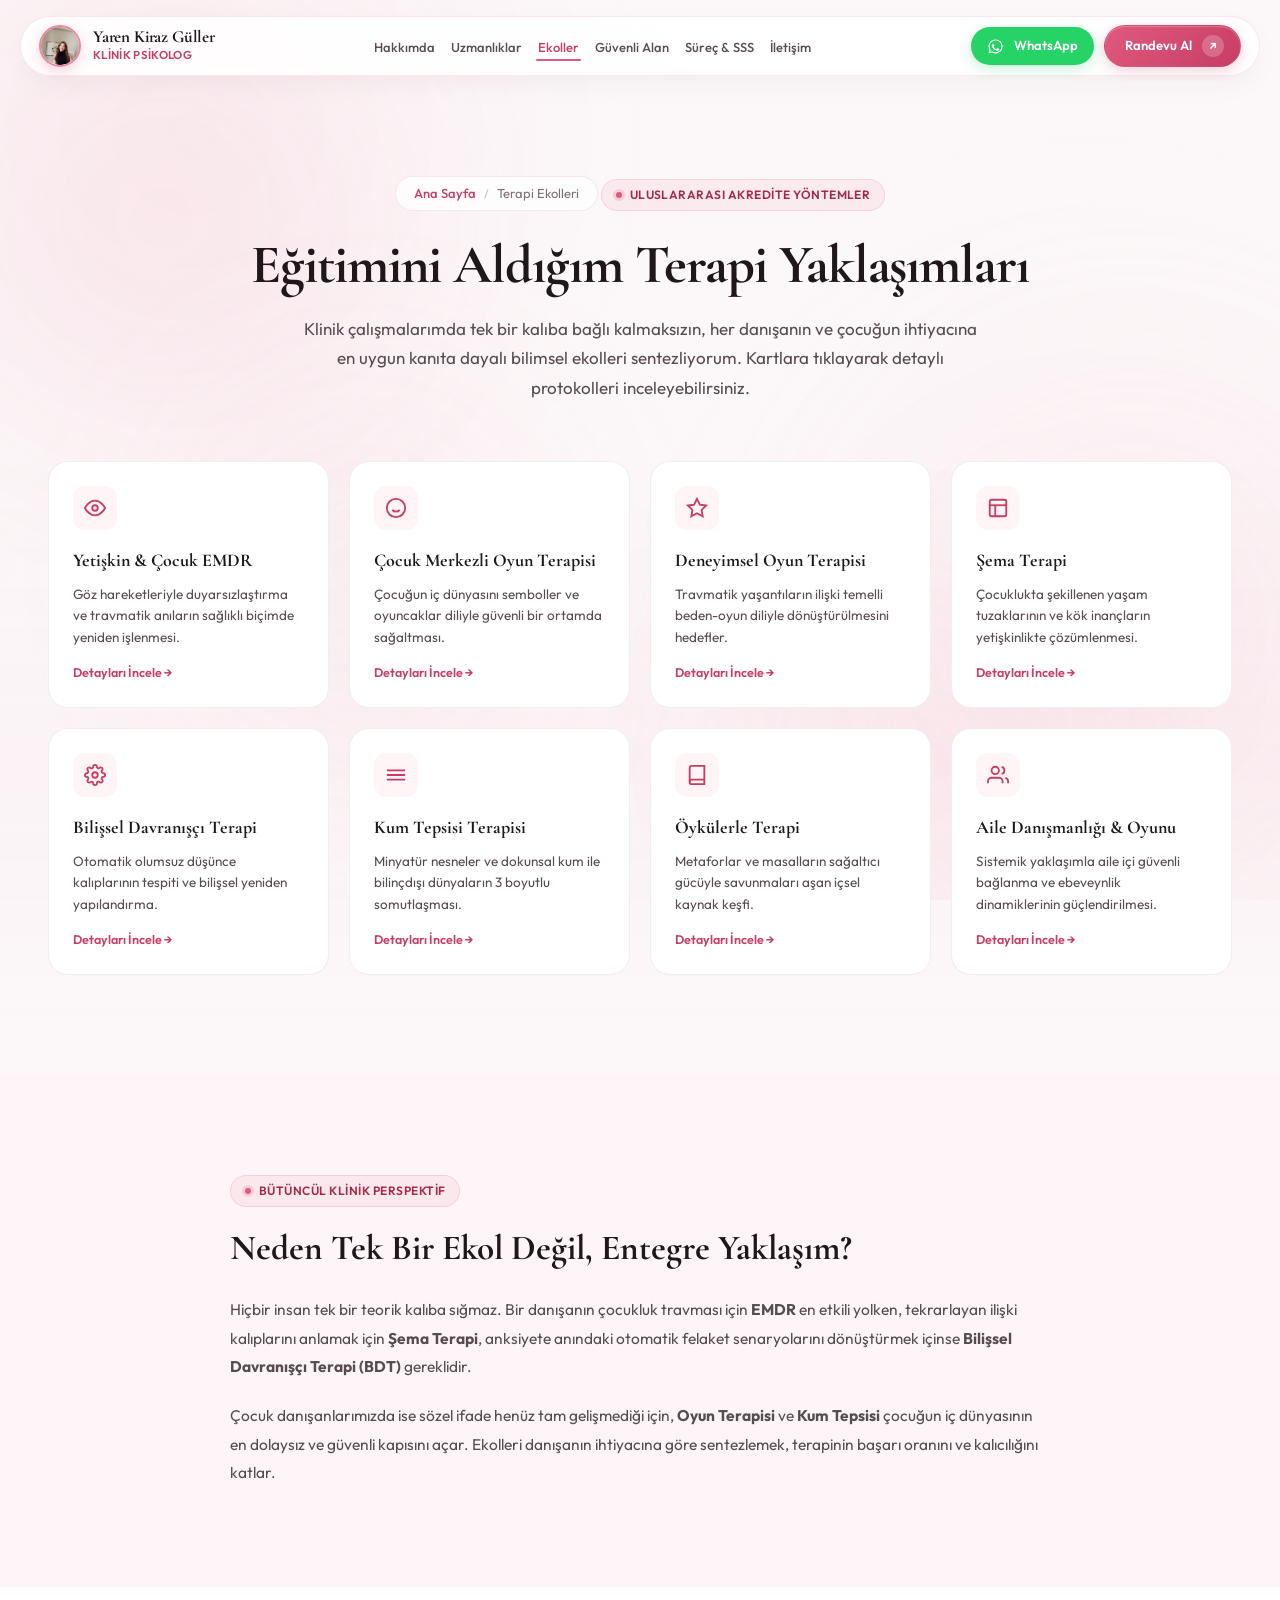
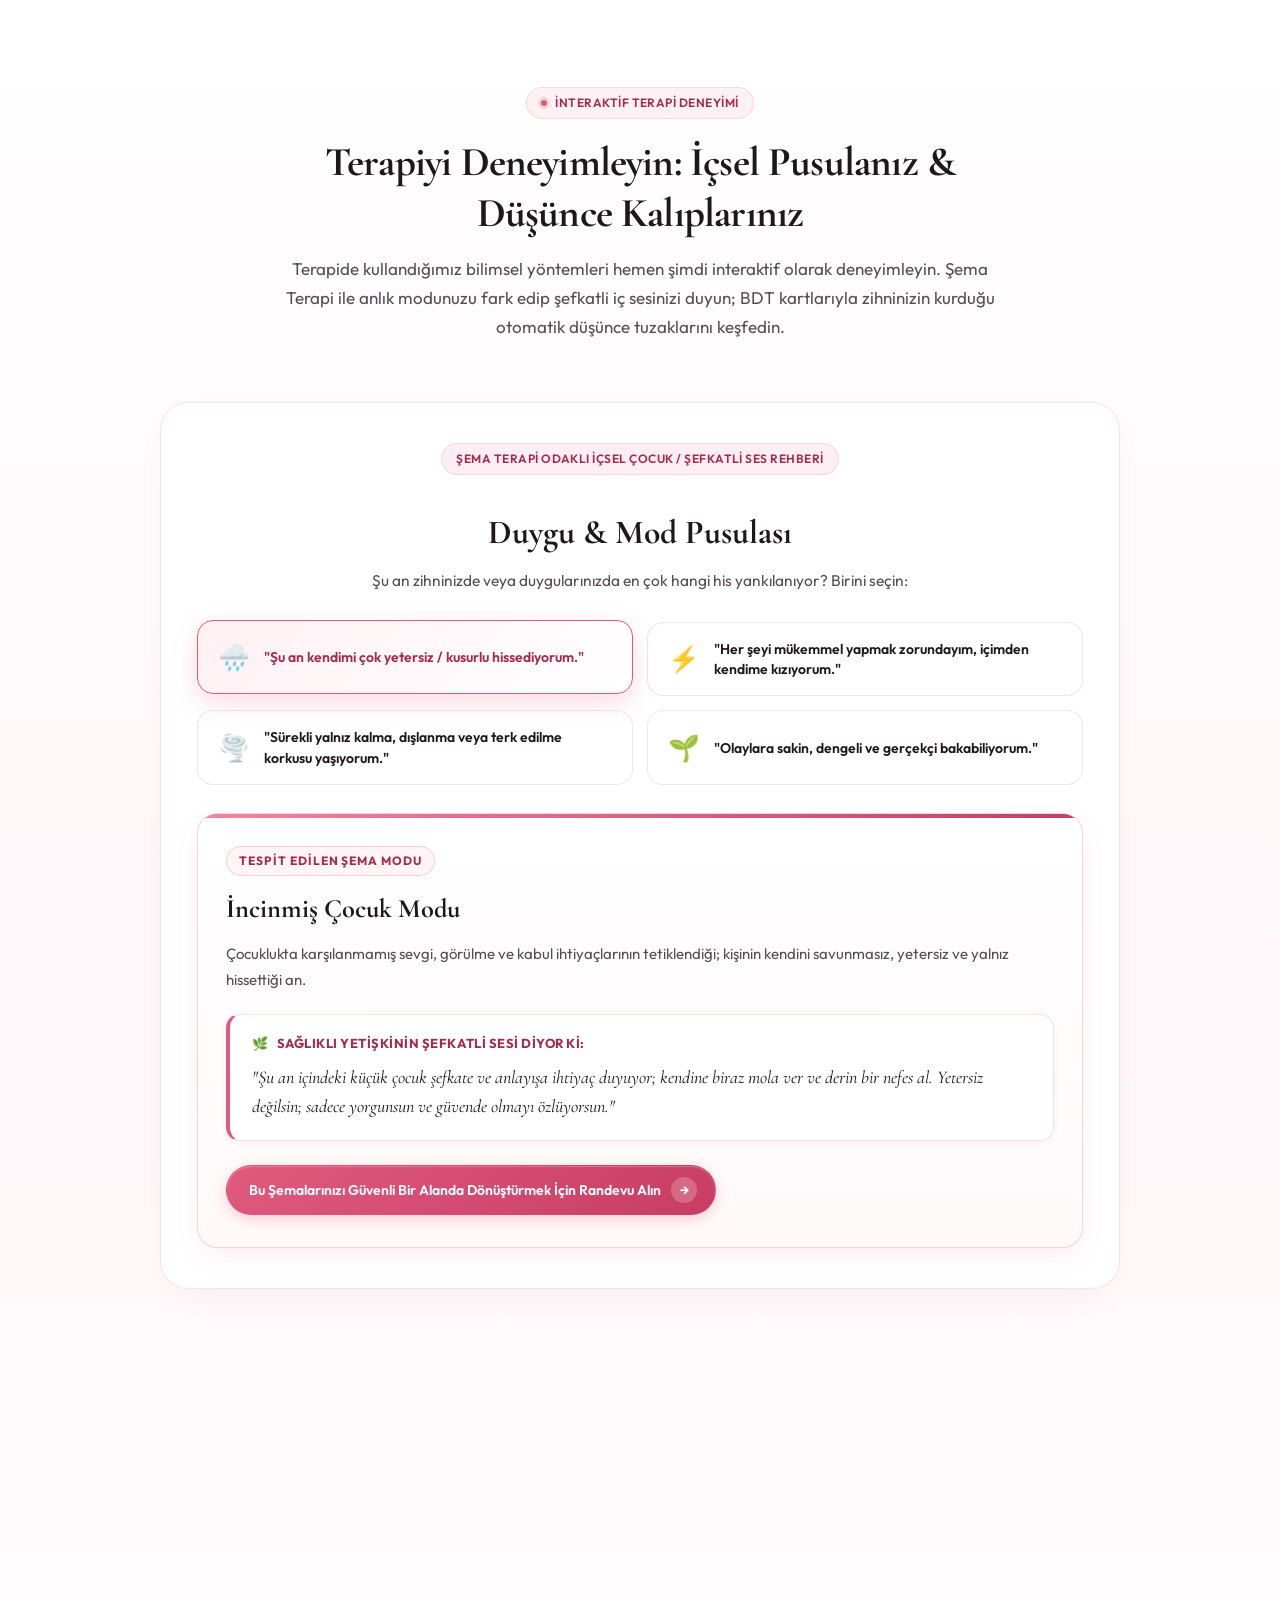
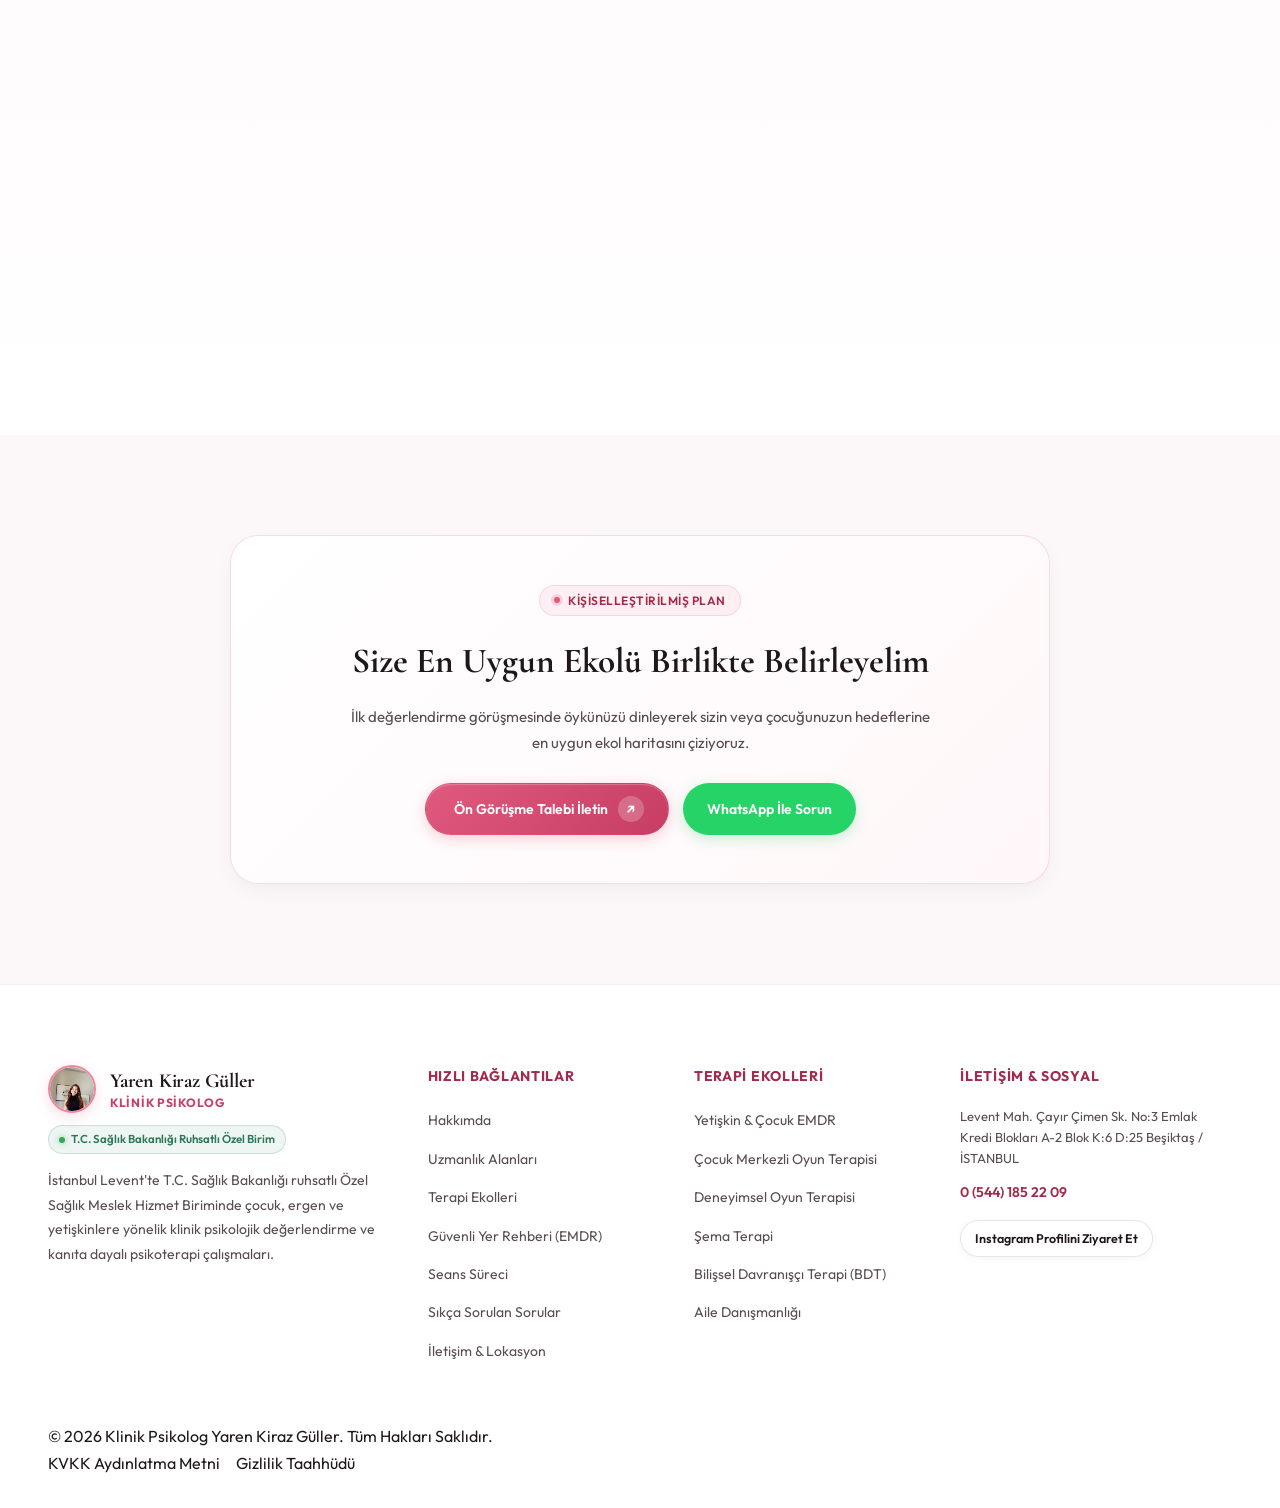
==== ekoller.html @ a09d736d "first commit" ====
<!DOCTYPE html>
<html lang="tr">
<head>
  <meta charset="UTF-8">
  <meta name="viewport" content="width=device-width, initial-scale=1.0">
  
  <title>Terapi Ekolleri (EMDR, Oyun Terapisi, Şema, BDT) | Klinik Psikolog Yaren Kiraz Güller</title>
  <meta name="description" content="Klinik Psikolog Yaren Kiraz Güller'in akredite olduğu kanıta dayalı terapi ekolleri: EMDR, Çocuk Merkezli & Deneyimsel Oyun Terapisi, Şema Terapi, BDT ve Aile Danışmanlığı.">
  <meta name="author" content="Klinik Psikolog Yaren Kiraz Güller">
  <link rel="canonical" href="https://www.yarenkiraz.com/ekoller.html">

  <!-- Open Graph -->
  <meta property="og:type" content="website">
  <meta property="og:url" content="https://www.yarenkiraz.com/ekoller.html">
  <meta property="og:title" content="Terapi Ekolleri | Klinik Psikolog Yaren Kiraz Güller">
  <meta property="og:description" content="Uluslararası akredite kanıta dayalı terapi ekolleri ve klinik uygulama detayları.">
  <meta property="og:image" content="assets/images/yaren-kiraz-portrait.jpg">

  <!-- Favicon & Fonts -->
  <link rel="icon" type="image/svg+xml" href="data:image/svg+xml,<svg xmlns='http://www.w3.org/2000/svg' viewBox='0 0 100 100'><circle cx='50' cy='50' r='48' fill='%23E05A7E'/><text x='50' y='64' font-size='44' font-family='serif' font-weight='bold' text-anchor='middle' fill='white'>YK</text></svg>">
  <link rel="manifest" href="manifest.json">
  <meta name="theme-color" content="#FCF8F9">

  <link rel="preconnect" href="https://fonts.googleapis.com">
  <link rel="preconnect" href="https://fonts.gstatic.com" crossorigin>
  <link href="https://fonts.googleapis.com/css2?family=Cormorant+Garamond:ital,wght@0,400;0,500;0,600;0,700;1,400;1,600&family=Outfit:wght@300;400;500;600;700&family=Plus+Jakarta+Sans:ital,wght@0,300;0,400;0,500;0,600;0,700;1,400&display=swap" rel="stylesheet">
  <link rel="stylesheet" href="assets/css/styles.css">
</head>
<body>

  <!-- YAŞAYAN ARKA PLAN AURALARI -->
  <div class="ambient-orbs-container" aria-hidden="true">
    <div class="ambient-orb orb-1"></div>
    <div class="ambient-orb orb-2"></div>
    <div class="ambient-orb orb-3"></div>
    <div class="ambient-orb orb-4"></div>
  </div>

  <div id="scroll-progress-bar" aria-hidden="true"></div>

  <!-- FLOATING ISLAND HEADER -->
  <header class="site-header">
    <nav class="nav-island" aria-label="Ana Gezinti">
      <div class="brand-wrapper">
        <a href="index.html" class="brand-link" title="Klinik Psikolog Yaren Kiraz Güller">
          <img src="assets/images/yaren-kiraz-portrait.jpg" alt="Klinik Psikolog Yaren Kiraz Güller" class="brand-avatar-img">
          <div class="brand-text">
            <span class="brand-name">Yaren Kiraz Güller</span>
            <span class="brand-title">Klinik Psikolog</span>
          </div>
        </a>
      </div>

      <ul class="nav-links">
        <li><a href="hakkimda.html" class="nav-link">Hakkımda</a></li>
        <li><a href="uzmanliklar.html" class="nav-link">Uzmanlıklar</a></li>
        <li><a href="ekoller.html" class="nav-link active">Ekoller</a></li>
        <li><a href="guvenli-alan.html" class="nav-link">Güvenli Alan</a></li>
        <li><a href="surec.html" class="nav-link">Süreç &amp; SSS</a></li>
        <li><a href="iletisim.html" class="nav-link">İletişim</a></li>
      </ul>

      <div class="nav-actions">
        <a href="https://wa.me/905441852209?text=Merhaba%20Klinik%20Psikolog%20Yaren%20Kiraz%20G%C3%BCller%2C%20seans%20bilgisi%20ve%20randevu%20hakk%C4%B1nda%20g%C3%B6r%C3%BC%C5%9Fmek%20istiyorum." 
           target="_blank" 
           rel="noopener noreferrer" 
           class="btn btn-whatsapp" 
           style="padding: 8px 16px; font-size: 0.8125rem;">
          <svg width="17" height="17" viewBox="0 0 24 24" fill="currentColor" aria-hidden="true">
            <path d="M12.04 2c-5.46 0-9.91 4.45-9.91 9.91 0 1.75.46 3.45 1.32 4.95L2.05 22l5.25-1.38c1.45.79 3.08 1.21 4.74 1.21 5.46 0 9.91-4.45 9.91-9.91 0-2.65-1.03-5.14-2.9-7.01A9.816 9.816 0 0 0 12.04 2zm.01 1.67c4.55 0 8.24 3.7 8.24 8.24 0 2.2-.86 4.28-2.42 5.83a8.19 8.19 0 0 1-5.82 2.42c-1.46 0-2.88-.39-4.14-1.12l-.3-.18-3.12.82.83-3.04-.19-.31a8.212 8.212 0 0 1-1.25-4.42c0-4.54 3.7-8.24 8.25-8.24zm4.52 11.66c-.25-.12-1.47-.72-1.7-.81-.23-.08-.4-.12-.57.12-.17.25-.66.81-.81.98-.15.17-.3.19-.55.07-.25-.12-1.05-.39-2-1.23-.74-.66-1.24-1.47-1.39-1.72-.15-.25-.02-.38.11-.5.11-.11.25-.29.37-.43.12-.15.17-.25.25-.42.08-.17.04-.32-.02-.44-.06-.12-.57-1.37-.78-1.88-.2-.49-.41-.43-.57-.44h-.48c-.17 0-.44.06-.67.31-.23.25-.88.86-.88 2.1 0 1.24.9 2.44 1.03 2.61.12.17 1.78 2.71 4.31 3.8.6.26 1.07.41 1.44.53.61.19 1.16.17 1.6.1.49-.07 1.47-.6 1.68-1.18.21-.58.21-1.07.15-1.18-.06-.11-.23-.18-.48-.3z"/>
          </svg>
          <span>WhatsApp</span>
        </a>

        <a href="iletisim.html" class="btn btn-primary" style="padding: 9px 20px; font-size: 0.8125rem;">
          <span>Randevu Al</span>
          <span class="btn-nested-icon" aria-hidden="true" style="width: 22px; height: 22px; font-size: 0.75rem;">↗</span>
        </a>

        <button class="mobile-menu-toggle" aria-label="Menüyü Aç/Kapat" aria-expanded="false">
          <span class="hamburger-line"></span>
          <span class="hamburger-line"></span>
          <span class="hamburger-line"></span>
        </button>
      </div>
    </nav>
  </header>

  <!-- Mobil Drawer Menü -->
  <div class="mobile-drawer" role="dialog" aria-modal="true" aria-label="Mobil Gezinti Menüsü">
    <ul class="mobile-drawer-links">
      <li><a href="index.html" class="mobile-drawer-link">Ana Sayfa</a></li>
      <li><a href="hakkimda.html" class="mobile-drawer-link">Hakkımda</a></li>
      <li><a href="uzmanliklar.html" class="mobile-drawer-link">Uzmanlık Alanları</a></li>
      <li><a href="ekoller.html" class="mobile-drawer-link">Terapi Ekolleri</a></li>
      <li><a href="guvenli-alan.html" class="mobile-drawer-link">Güvenli Alan (EMDR)</a></li>
      <li><a href="surec.html" class="mobile-drawer-link">Seans Süreci &amp; SSS</a></li>
      <li><a href="iletisim.html" class="mobile-drawer-link">İletişim &amp; Randevu</a></li>
    </ul>

    <div style="display: flex; flex-direction: column; gap: 12px; margin-top: 32px;">
      <a href="tel:+905441852209" class="btn btn-secondary" style="width: 100%;">
        <span>Hemen Arayın: 0 (544) 185 22 09</span>
      </a>
      <a href="https://wa.me/905441852209" target="_blank" rel="noopener noreferrer" class="btn btn-whatsapp" style="width: 100%;">
        <span>WhatsApp İle İletişim</span>
      </a>
    </div>
  </div>

  <main>
    <!-- EDITORIAL SUBPAGE HERO -->
    <section class="subpage-hero">
      <div class="container">
        <div class="subpage-hero-inner">
          <div class="breadcrumb-nav">
            <a href="index.html">Ana Sayfa</a>
            <span class="breadcrumb-sep">/</span>
            <span>Terapi Ekolleri</span>
          </div>

          <div class="eyebrow-badge" style="margin-bottom: 12px;">
            <span class="eyebrow-dot"></span>
            <span>Uluslararası Akredite Yöntemler</span>
          </div>

          <h1 class="subpage-title">Eğitimini Aldığım Terapi Yaklaşımları</h1>
          <p class="subpage-lead">
            Klinik çalışmalarımda tek bir kalıba bağlı kalmaksızın, her danışanın ve çocuğun ihtiyacına en uygun kanıta dayalı bilimsel ekolleri sentezliyorum. Kartlara tıklayarak detaylı protokolleri inceleyebilirsiniz.
          </p>
        </div>
      </div>
    </section>

    <!-- 10 EKOLLER GRİDİ -->
    <section class="section ekoller-section" style="padding-top: 10px;">
      <div class="container">
        
        <div class="ekoller-grid">

          <!-- 1: EMDR -->
          <div class="ekol-card" data-ekol="emdr" role="button" tabindex="0" aria-label="EMDR Terapisi Detayları">
            <div class="ekol-icon-wrap">
              <svg width="22" height="22" viewBox="0 0 24 24" fill="none" stroke="currentColor" stroke-width="2">
                <path d="M1 12s4-8 11-8 11 8 11 8-4 8-11 8-11-8-11-8z"></path>
                <circle cx="12" cy="12" r="3"></circle>
              </svg>
            </div>
            <h2 class="ekol-title">Yetişkin &amp; Çocuk EMDR</h2>
            <p class="ekol-brief">Göz hareketleriyle duyarsızlaştırma ve travmatik anıların sağlıklı biçimde yeniden işlenmesi.</p>
            <span class="ekol-action-link">Detayları İncele →</span>
          </div>

          <!-- 2: Çocuk Merkezli Oyun Terapisi -->
          <div class="ekol-card" data-ekol="oyun_cocuk_merkezli" role="button" tabindex="0" aria-label="Çocuk Merkezli Oyun Terapisi Detayları">
            <div class="ekol-icon-wrap">
              <svg width="22" height="22" viewBox="0 0 24 24" fill="none" stroke="currentColor" stroke-width="2">
                <circle cx="12" cy="12" r="10"></circle>
                <path d="M8 14s1.5 2 4 2 4-2 4-2"></path>
                <line x1="9" y1="9" x2="9.01" y2="9"></line>
                <line x1="15" y1="9" x2="15.01" y2="9"></line>
              </svg>
            </div>
            <h2 class="ekol-title">Çocuk Merkezli Oyun Terapisi</h2>
            <p class="ekol-brief">Çocuğun iç dünyasını semboller ve oyuncaklar diliyle güvenli bir ortamda sağaltması.</p>
            <span class="ekol-action-link">Detayları İncele →</span>
          </div>

          <!-- 3: Deneyimsel Oyun Terapisi -->
          <div class="ekol-card" data-ekol="deneyimsel_oyun" role="button" tabindex="0" aria-label="Deneyimsel Oyun Terapisi Detayları">
            <div class="ekol-icon-wrap">
              <svg width="22" height="22" viewBox="0 0 24 24" fill="none" stroke="currentColor" stroke-width="2">
                <polygon points="12 2 15.09 8.26 22 9.27 17 14.14 18.18 21.02 12 17.77 5.82 21.02 7 14.14 2 9.27 8.91 8.26 12 2"></polygon>
              </svg>
            </div>
            <h2 class="ekol-title">Deneyimsel Oyun Terapisi</h2>
            <p class="ekol-brief">Travmatik yaşantıların ilişki temelli beden-oyun diliyle dönüştürülmesini hedefler.</p>
            <span class="ekol-action-link">Detayları İncele →</span>
          </div>

          <!-- 4: Şema Terapi -->
          <div class="ekol-card" data-ekol="sema" role="button" tabindex="0" aria-label="Şema Terapi Detayları">
            <div class="ekol-icon-wrap">
              <svg width="22" height="22" viewBox="0 0 24 24" fill="none" stroke="currentColor" stroke-width="2">
                <rect x="3" y="3" width="18" height="18" rx="2" ry="2"></rect>
                <line x1="3" y1="9" x2="21" y2="9"></line>
                <line x1="9" y1="21" x2="9" y2="9"></line>
              </svg>
            </div>
            <h2 class="ekol-title">Şema Terapi</h2>
            <p class="ekol-brief">Çocuklukta şekillenen yaşam tuzaklarının ve kök inançların yetişkinlikte çözümlenmesi.</p>
            <span class="ekol-action-link">Detayları İncele →</span>
          </div>

          <!-- 5: Bilişsel Davranışçı Terapi (BDT) -->
          <div class="ekol-card" data-ekol="bdt" role="button" tabindex="0" aria-label="Bilişsel Davranışçı Terapi Detayları">
            <div class="ekol-icon-wrap">
              <svg width="22" height="22" viewBox="0 0 24 24" fill="none" stroke="currentColor" stroke-width="2">
                <circle cx="12" cy="12" r="3"></circle>
                <path d="M19.4 15a1.65 1.65 0 0 0 .33 1.82l.06.06a2 2 0 0 1 0 2.83 2 2 0 0 1-2.83 0l-.06-.06a1.65 1.65 0 0 0-1.82-.33 1.65 1.65 0 0 0-1 1.51V21a2 2 0 0 1-2 2 2 2 0 0 1-2-2v-.09A1.65 1.65 0 0 0 9 19.4a1.65 1.65 0 0 0-1.82.33l-.06.06a2 2 0 0 1-2.83 0 2 2 0 0 1 0-2.83l.06-.06a1.65 1.65 0 0 0 .33-1.82 1.65 1.65 0 0 0-1.51-1H3a2 2 0 0 1-2-2 2 2 0 0 1 2-2h.09A1.65 1.65 0 0 0 4.6 9a1.65 1.65 0 0 0-.33-1.82l-.06-.06a2 2 0 0 1 0-2.83 2 2 0 0 1 2.83 0l.06.06a1.65 1.65 0 0 0 1.82.33H9a1.65 1.65 0 0 0 1-1.51V3a2 2 0 0 1 2-2 2 2 0 0 1 2 2v.09a1.65 1.65 0 0 0 1 1.51 1.65 1.65 0 0 0 1.82-.33l.06-.06a2 2 0 0 1 2.83 0 2 2 0 0 1 0 2.83l-.06.06a1.65 1.65 0 0 0-.33 1.82V9a1.65 1.65 0 0 0 1.51 1H21a2 2 0 0 1 2 2 2 2 0 0 1-2 2h-.09a1.65 1.65 0 0 0-1.51 1z"></path>
              </svg>
            </div>
            <h2 class="ekol-title">Bilişsel Davranışçı Terapi</h2>
            <p class="ekol-brief">Otomatik olumsuz düşünce kalıplarının tespiti ve bilişsel yeniden yapılandırma.</p>
            <span class="ekol-action-link">Detayları İncele →</span>
          </div>

          <!-- 6: Kum Tepsisi Terapisi -->
          <div class="ekol-card" data-ekol="kum_tepsisi" role="button" tabindex="0" aria-label="Kum Tepsisi Terapisi Detayları">
            <div class="ekol-icon-wrap">
              <svg width="22" height="22" viewBox="0 0 24 24" fill="none" stroke="currentColor" stroke-width="2">
                <path d="M2 12h20M2 17h20M2 7h20"></path>
              </svg>
            </div>
            <h2 class="ekol-title">Kum Tepsisi Terapisi</h2>
            <p class="ekol-brief">Minyatür nesneler ve dokunsal kum ile bilinçdışı dünyaların 3 boyutlu somutlaşması.</p>
            <span class="ekol-action-link">Detayları İncele →</span>
          </div>

          <!-- 7: Öykülerle Terapi -->
          <div class="ekol-card" data-ekol="oykulerle_terapi" role="button" tabindex="0" aria-label="Öykülerle Terapi Detayları">
            <div class="ekol-icon-wrap">
              <svg width="22" height="22" viewBox="0 0 24 24" fill="none" stroke="currentColor" stroke-width="2">
                <path d="M4 19.5A2.5 2.5 0 0 1 6.5 17H20"></path>
                <path d="M6.5 2H20v20H6.5A2.5 2.5 0 0 1 4 19.5v-15A2.5 2.5 0 0 1 6.5 2z"></path>
              </svg>
            </div>
            <h2 class="ekol-title">Öykülerle Terapi</h2>
            <p class="ekol-brief">Metaforlar ve masalların sağaltıcı gücüyle savunmaları aşan içsel kaynak keşfi.</p>
            <span class="ekol-action-link">Detayları İncele →</span>
          </div>

          <!-- 8: Aile Danışmanlığı & Oyunu -->
          <div class="ekol-card" data-ekol="aile_danismanligi" role="button" tabindex="0" aria-label="Aile Danışmanlığı Detayları">
            <div class="ekol-icon-wrap">
              <svg width="22" height="22" viewBox="0 0 24 24" fill="none" stroke="currentColor" stroke-width="2">
                <path d="M17 21v-2a4 4 0 0 0-4-4H5a4 4 0 0 0-4 4v2"></path>
                <circle cx="9" cy="7" r="4"></circle>
                <path d="M23 21v-2a4 4 0 0 0-3-3.87"></path>
                <path d="M16 3.13a4 4 0 0 1 0 7.75"></path>
              </svg>
            </div>
            <h2 class="ekol-title">Aile Danışmanlığı &amp; Oyunu</h2>
            <p class="ekol-brief">Sistemik yaklaşımla aile içi güvenli bağlanma ve ebeveynlik dinamiklerinin güçlendirilmesi.</p>
            <span class="ekol-action-link">Detayları İncele →</span>
          </div>

        </div>

      </div>
    </section>

    <!-- NEDEN ENTEGRE EKOL YAKLAŞIMI? -->
    <section class="section" style="background: rgba(253, 233, 237, 0.25);">
      <div class="container">
        <div style="max-width: 820px; margin: 0 auto;">
          <div class="eyebrow-badge" style="margin-bottom: 12px;">
            <span class="eyebrow-dot"></span>
            <span>Bütüncül Klinik Perspektif</span>
          </div>
          <h2 style="font-family: var(--font-serif); font-size: 2.2rem; color: var(--text-primary); margin-bottom: 18px;">
            Neden Tek Bir Ekol Değil, Entegre Yaklaşım?
          </h2>
          <p style="font-size: 0.96875rem; color: var(--text-secondary); line-height: 1.85; margin-bottom: 20px;">
            Hiçbir insan tek bir teorik kalıba sığmaz. Bir danışanın çocukluk travması için <strong>EMDR</strong> en etkili yolken, tekrarlayan ilişki kalıplarını anlamak için <strong>Şema Terapi</strong>, anksiyete anındaki otomatik felaket senaryolarını dönüştürmek içinse <strong>Bilişsel Davranışçı Terapi (BDT)</strong> gereklidir.
          </p>
          <p style="font-size: 0.96875rem; color: var(--text-secondary); line-height: 1.85;">
            Çocuk danışanlarımızda ise sözel ifade henüz tam gelişmediği için, <strong>Oyun Terapisi</strong> ve <strong>Kum Tepsisi</strong> çocuğun iç dünyasının en dolaysız ve güvenli kapısını açar. Ekolleri danışanın ihtiyacına göre sentezlemek, terapinin başarı oranını ve kalıcılığını katlar.
          </p>
        </div>
      </div>
    </section>

    <!-- ===============================================================
         TERAPİYİ DENEYİMLEYİN: ŞEMA PUSULASI & BDT 3D DÜŞÜNCE KARTLARI
         =============================================================== -->
    <section id="terapiyi-deneyimleyin" class="section" style="background: linear-gradient(180deg, #FFFFFF 0%, #FFF7F9 50%, #FFFFFF 100%);">
      <div class="container">
        
        <div class="section-header reveal-on-scroll">
          <div class="eyebrow-badge">
            <span class="eyebrow-dot"></span>
            <span>İnteraktif Terapi Deneyimi</span>
          </div>
          <h2 class="section-title">Terapiyi Deneyimleyin: İçsel Pusulanız &amp; Düşünce Kalıplarınız</h2>
          <p class="section-description">
            Terapide kullandığımız bilimsel yöntemleri hemen şimdi interaktif olarak deneyimleyin. Şema Terapi ile anlık modunuzu fark edip şefkatli iç sesinizi duyun; BDT kartlarıyla zihninizin kurduğu otomatik düşünce tuzaklarını keşfedin.
          </p>
        </div>

        <!-- 1. ŞEMA TERAPİ ODAKLI DUYGU & MOD PUSULASI -->
        <div class="schema-compass-wrapper reveal-on-scroll">
          <div class="schema-compass-header">
            <div class="eyebrow-badge" style="background: rgba(224, 90, 126, 0.1); color: var(--rose-700);">
              <span>Şema Terapi Odaklı İçsel Çocuk / Şefkatli Ses Rehberi</span>
            </div>
            <h3 class="schema-compass-title">Duygu &amp; Mod Pusulası</h3>
            <p class="schema-compass-subtitle">
              Şu an zihninizde veya duygularınızda en çok hangi his yankılanıyor? Birini seçin:
            </p>
          </div>

          <div class="schema-mood-options" role="radiogroup" aria-label="Şema Mod Seçenekleri">
            <button type="button" class="schema-mood-btn active" data-mode="incinmis_cocuk" role="radio" aria-checked="true">
              <span class="schema-mood-icon">🌧️</span>
              <span class="schema-mood-quote">"Şu an kendimi çok yetersiz / kusurlu hissediyorum."</span>
            </button>

            <button type="button" class="schema-mood-btn" data-mode="cezalandirici_ebeveyn" role="radio" aria-checked="false">
              <span class="schema-mood-icon">⚡</span>
              <span class="schema-mood-quote">"Her şeyi mükemmel yapmak zorundayım, içimden kendime kızıyorum."</span>
            </button>

            <button type="button" class="schema-mood-btn" data-mode="terk_edilme" role="radio" aria-checked="false">
              <span class="schema-mood-icon">🌪️</span>
              <span class="schema-mood-quote">"Sürekli yalnız kalma, dışlanma veya terk edilme korkusu yaşıyorum."</span>
            </button>

            <button type="button" class="schema-mood-btn" data-mode="saglikli_yetiskin" role="radio" aria-checked="false">
              <span class="schema-mood-icon">🌱</span>
              <span class="schema-mood-quote">"Olaylara sakin, dengeli ve gerçekçi bakabiliyorum."</span>
            </button>
          </div>

          <div id="schema-result-card" class="schema-result-card" aria-live="polite">
            <!-- JavaScript tarafından otomatik dinamik render edilir -->
          </div>
        </div>

        <!-- 2. BDT 3D ÇEVRİLEBİLİR DÜŞÜNCE TUZAĞI KARTLARI -->
        <div class="bdt-cards-wrapper reveal-on-scroll" style="margin-top: 64px;">
          <div class="section-header" style="margin-bottom: 36px;">
            <div class="eyebrow-badge" style="background: rgba(224, 90, 126, 0.1); color: var(--rose-700);">
              <span>Bilişsel Davranışçı Terapi (BDT) İnteraktif 3D Kartlar</span>
            </div>
            <h3 style="font-family: var(--font-serif); font-size: 2.1rem; color: var(--text-primary); margin-bottom: 10px;">
              Düşünce Tuzağı / Çarpıtma Kartları
            </h3>
            <p style="font-size: 0.9375rem; color: var(--text-secondary); max-width: 640px; margin: 0 auto; line-height: 1.7;">
              Zihnimiz stres altındayken gerçek olmayan otomatik düşünce tuzakları üretir. Kartların üzerine tıklayarak tuzağı ve alternatif gerçekçi düşünceyi keşfedin:
            </p>
          </div>

          <div class="bdt-flip-grid">
            
            <!-- KART 1: Zihin Okuma & Kişiselleştirme -->
            <div class="bdt-flip-card" tabindex="0" role="button" aria-label="Otomatik Düşünce 1 Kartı, çevirmek için tıklayın">
              <div class="bdt-card-inner">
                <div class="bdt-card-front">
                  <div>
                    <div class="bdt-badge">Otomatik Düşünce 01</div>
                    <div class="bdt-quote-symbol">“</div>
                    <p class="bdt-thought-text">
                      "Bana geç cevap verdi, kesin benden sıkıldı veya bana kızgın."
                    </p>
                  </div>
                  <div class="bdt-flip-hint">
                    <span class="bdt-flip-icon">↻</span>
                    <span>Düşünce Tuzağını Gör (Tıkla &amp; Çevir)</span>
                  </div>
                </div>

                <div class="bdt-card-back">
                  <div>
                    <div class="bdt-trap-header">
                      <span class="bdt-trap-tag">Düşünce Tuzağı</span>
                      <h4 class="bdt-trap-name">Zihin Okuma &amp; Kişiselleştirme</h4>
                    </div>
                    <p class="bdt-trap-desc">
                      Karşı tarafın zihnini okuduğumuzu ve durumun kesinlikle bizimle ilgili olduğunu varsayma yanılgısı.
                    </p>
                    <div class="bdt-alt-thought-box">
                      <div class="bdt-alt-label">Alternatif Gerçekçi Düşünce:</div>
                      <p class="bdt-alt-text">
                        "Yoğun bir toplantıda veya meşgul olabilir mi? Benden bağımsız bir durum olma olasılığı nedir?"
                      </p>
                    </div>
                  </div>
                  <div class="bdt-flip-hint bdt-flip-back-hint">
                    <span class="bdt-flip-icon">↺</span>
                    <span>Kartı Tekrar Çevir</span>
                  </div>
                </div>
              </div>
            </div>

            <!-- KART 2: Ya Hep Ya Hiç & Felaketleştirme -->
            <div class="bdt-flip-card" tabindex="0" role="button" aria-label="Otomatik Düşünce 2 Kartı, çevirmek için tıklayın">
              <div class="bdt-card-inner">
                <div class="bdt-card-front">
                  <div>
                    <div class="bdt-badge">Otomatik Düşünce 02</div>
                    <div class="bdt-quote-symbol">“</div>
                    <p class="bdt-thought-text">
                      "Sunumda tek bir kelimeyi unuttum, her şey berbat oldu ve rezil oldum."
                    </p>
                  </div>
                  <div class="bdt-flip-hint">
                    <span class="bdt-flip-icon">↻</span>
                    <span>Düşünce Tuzağını Gör (Tıkla &amp; Çevir)</span>
                  </div>
                </div>

                <div class="bdt-card-back">
                  <div>
                    <div class="bdt-trap-header">
                      <span class="bdt-trap-tag">Düşünce Tuzağı</span>
                      <h4 class="bdt-trap-name">Ya Hep Ya Hiç &amp; Felaketleştirme</h4>
                    </div>
                    <p class="bdt-trap-desc">
                      Başarıyı siyah-beyaz olarak kodlayıp, en ufak bir pürüzde sürecin tamamını başarısız sayma tuzağı.
                    </p>
                    <div class="bdt-alt-thought-box">
                      <div class="bdt-alt-label">Alternatif Gerçekçi Düşünce:</div>
                      <p class="bdt-alt-text">
                        "Sunumun geri kalanı gayet iyi geçti. Küçük bir aksaklık tüm çalışmayı geçersiz kılmaz; insanım ve hata yapabilirim."
                      </p>
                    </div>
                  </div>
                  <div class="bdt-flip-hint bdt-flip-back-hint">
                    <span class="bdt-flip-icon">↺</span>
                    <span>Kartı Tekrar Çevir</span>
                  </div>
                </div>
              </div>
            </div>

            <!-- KART 3: Duygusal Mantık Yürütme -->
            <div class="bdt-flip-card" tabindex="0" role="button" aria-label="Otomatik Düşünce 3 Kartı, çevirmek için tıklayın">
              <div class="bdt-card-inner">
                <div class="bdt-card-front">
                  <div>
                    <div class="bdt-badge">Otomatik Düşünce 03</div>
                    <div class="bdt-quote-symbol">“</div>
                    <p class="bdt-thought-text">
                      "İçimden bir ses kötü bir şey olacağını söylüyor, kesin başıma bir felaket gelecek."
                    </p>
                  </div>
                  <div class="bdt-flip-hint">
                    <span class="bdt-flip-icon">↻</span>
                    <span>Düşünce Tuzağını Gör (Tıkla &amp; Çevir)</span>
                  </div>
                </div>

                <div class="bdt-card-back">
                  <div>
                    <div class="bdt-trap-header">
                      <span class="bdt-trap-tag">Düşünce Tuzağı</span>
                      <h4 class="bdt-trap-name">Duygusal Mantık Yürütme</h4>
                    </div>
                    <p class="bdt-trap-desc">
                      Hissedilen yoğun korku ve kaygıyı, somut ve kaçınılmaz bir tehlikenin mutlak kanıtı sanmak.
                    </p>
                    <div class="bdt-alt-thought-box">
                      <div class="bdt-alt-label">Alternatif Gerçekçi Düşünce:</div>
                      <p class="bdt-alt-text">
                        "Bir şeyi yoğun şekilde hissetmem, onun gerçekleşeceği anlamına gelmez. Duygular anlık hislerdir, kesin gerçekler değildir."
                      </p>
                    </div>
                  </div>
                  <div class="bdt-flip-hint bdt-flip-back-hint">
                    <span class="bdt-flip-icon">↺</span>
                    <span>Kartı Tekrar Çevir</span>
                  </div>
                </div>
              </div>
            </div>

            <!-- KART 4: Aşırı Genelleme & Sonuçlara Atlama -->
            <div class="bdt-flip-card" tabindex="0" role="button" aria-label="Otomatik Düşünce 4 Kartı, çevirmek için tıklayın">
              <div class="bdt-card-inner">
                <div class="bdt-card-front">
                  <div>
                    <div class="bdt-badge">Otomatik Düşünce 04</div>
                    <div class="bdt-quote-symbol">“</div>
                    <p class="bdt-thought-text">
                      "Arkadaşlarım buluştu ve beni çağırmadı, demek ki artık beni hiçbiri sevmiyor."
                    </p>
                  </div>
                  <div class="bdt-flip-hint">
                    <span class="bdt-flip-icon">↻</span>
                    <span>Düşünce Tuzağını Gör (Tıkla &amp; Çevir)</span>
                  </div>
                </div>

                <div class="bdt-card-back">
                  <div>
                    <div class="bdt-trap-header">
                      <span class="bdt-trap-tag">Düşünce Tuzağı</span>
                      <h4 class="bdt-trap-name">Aşırı Genelleme &amp; Sonuçlara Atlama</h4>
                    </div>
                    <p class="bdt-trap-desc">
                      Tek bir spesifik olaydan yola çıkıp tüm ilişkileri ve sevilmeye layık oluşumuzu olumsuz yargılamak.
                    </p>
                    <div class="bdt-alt-thought-box">
                      <div class="bdt-alt-label">Alternatif Gerçekçi Düşünce:</div>
                      <p class="bdt-alt-text">
                        "Tek bir buluşmada olmamam sevilmediğim anlamına gelmez. Spontane veya iki kişilik bir plan olabilir. Bir sonrakini ben organize edebilirim."
                      </p>
                    </div>
                  </div>
                  <div class="bdt-flip-hint bdt-flip-back-hint">
                    <span class="bdt-flip-icon">↺</span>
                    <span>Kartı Tekrar Çevir</span>
                  </div>
                </div>
              </div>
            </div>

          </div>
        </div>

      </div>
    </section>

    <!-- HIZLI CTA -->
    <section class="section">
      <div class="container">
        <div style="background: linear-gradient(135deg, #FFFFFF 0%, #FFF7F9 100%); border: 1px solid rgba(224, 90, 126, 0.2); border-radius: 28px; padding: 48px 36px; text-align: center; max-width: 820px; margin: 0 auto; box-shadow: var(--shadow-subtle);">
          <div class="eyebrow-badge" style="margin-bottom: 16px;">
            <span class="eyebrow-dot"></span>
            <span>Kişiselleştirilmiş Plan</span>
          </div>
          <h2 style="font-family: var(--font-serif); font-size: 2.2rem; color: var(--text-primary); margin-bottom: 14px;">
            Size En Uygun Ekolü Birlikte Belirleyelim
          </h2>
          <p style="font-size: 0.9375rem; color: var(--text-secondary); max-width: 580px; margin: 0 auto 28px; line-height: 1.7;">
            İlk değerlendirme görüşmesinde öykünüzü dinleyerek sizin veya çocuğunuzun hedeflerine en uygun ekol haritasını çiziyoruz.
          </p>
          <div style="display: flex; justify-content: center; gap: 14px; flex-wrap: wrap;">
            <a href="iletisim.html" class="btn btn-primary" style="padding: 12px 28px;">
              <span>Ön Görüşme Talebi İletin</span>
              <span class="btn-nested-icon" aria-hidden="true">↗</span>
            </a>
            <a href="https://wa.me/905441852209" target="_blank" rel="noopener noreferrer" class="btn btn-whatsapp" style="padding: 12px 24px;">
              <span>WhatsApp İle Sorun</span>
            </a>
          </div>
        </div>
      </div>
    </section>
  </main>

  <!-- EKOLLER DETAY MODAL -->
  <div id="ekol-modal-overlay" class="modal-overlay" role="dialog" aria-modal="true" aria-labelledby="modal-title-target">
    <div class="modal-container">
      <button id="modal-close-btn" class="modal-close-btn" aria-label="Kapat">✕</button>
      <div class="eyebrow-badge" style="margin-bottom: 12px;">Klinik Terapi Ekolü</div>
      <h3 id="modal-title-target" class="modal-title">Ekol Başlığı</h3>
      <p id="modal-subtitle-target" style="font-size: 0.875rem; color: var(--rose-700); font-weight: 600; margin-bottom: 20px;"></p>
      <div id="modal-body-target" class="modal-body"></div>
      
      <div style="margin-top: 28px; padding-top: 20px; border-top: 1px solid var(--border-hairline); display: flex; justify-content: flex-end;">
        <a href="iletisim.html" class="btn btn-primary" onclick="document.getElementById('ekol-modal-overlay').classList.remove('open');">
          <span>Bu Ekolle İlgili Randevu Al</span>
        </a>
      </div>
    </div>
  </div>

  <!-- FOOTER -->
  <footer class="site-footer">
    <div class="container">
      <div class="footer-top-grid">
        <div class="footer-brand-col">
          <a href="index.html" class="footer-brand-link" title="Klinik Psikolog Yaren Kiraz Güller - Ana Sayfa">
            <img src="assets/images/yaren-kiraz-portrait.jpg" alt="Klinik Psikolog Yaren Kiraz Güller" class="footer-brand-avatar">
            <div class="footer-brand-text">
              <span class="footer-brand-name">Yaren Kiraz Güller</span>
              <span class="footer-brand-title">Klinik Psikolog</span>
            </div>
          </a>
          <div class="footer-accreditation-pill">
            <span class="accreditation-dot"></span>
            <span>T.C. Sağlık Bakanlığı Ruhsatlı Özel Birim</span>
          </div>
          <p class="footer-brand-desc">
            İstanbul Levent'te T.C. Sağlık Bakanlığı ruhsatlı Özel Sağlık Meslek Hizmet Biriminde çocuk, ergen ve yetişkinlere yönelik klinik psikolojik değerlendirme ve kanıta dayalı psikoterapi çalışmaları.
          </p>
        </div>

        <div>
          <div class="footer-heading">Hızlı Bağlantılar</div>
          <ul class="footer-links-list">
            <li><a href="hakkimda.html" class="footer-link">Hakkımda</a></li>
            <li><a href="uzmanliklar.html" class="footer-link">Uzmanlık Alanları</a></li>
            <li><a href="ekoller.html" class="footer-link">Terapi Ekolleri</a></li>
            <li><a href="guvenli-alan.html" class="footer-link">Güvenli Yer Rehberi (EMDR)</a></li>
            <li><a href="surec.html" class="footer-link">Seans Süreci</a></li>
            <li><a href="surec.html#sss" class="footer-link">Sıkça Sorulan Sorular</a></li>
            <li><a href="iletisim.html" class="footer-link">İletişim &amp; Lokasyon</a></li>
          </ul>
        </div>

        <div>
          <div class="footer-heading">Terapi Ekolleri</div>
          <ul class="footer-links-list">
            <li><a href="ekoller.html" class="footer-link">Yetişkin &amp; Çocuk EMDR</a></li>
            <li><a href="ekoller.html" class="footer-link">Çocuk Merkezli Oyun Terapisi</a></li>
            <li><a href="ekoller.html" class="footer-link">Deneyimsel Oyun Terapisi</a></li>
            <li><a href="ekoller.html" class="footer-link">Şema Terapi</a></li>
            <li><a href="ekoller.html" class="footer-link">Bilişsel Davranışçı Terapi (BDT)</a></li>
            <li><a href="ekoller.html" class="footer-link">Aile Danışmanlığı</a></li>
          </ul>
        </div>

        <div>
          <div class="footer-heading">İletişim &amp; Sosyal</div>
          <p style="font-size: 0.8125rem; color: var(--text-secondary); line-height: 1.6; margin-bottom: 12px;">
            Levent Mah. Çayır Çimen Sk. No:3 Emlak Kredi Blokları A-2 Blok K:6 D:25 Beşiktaş / İSTANBUL
          </p>
          <p style="font-size: 0.875rem; font-weight: 600; color: var(--rose-700); margin-bottom: 16px;">
            0 (544) 185 22 09
          </p>
          <a href="https://www.instagram.com/klinikpsikologyarenkiraz/" target="_blank" rel="noopener noreferrer" class="btn btn-secondary" style="padding: 7px 14px; font-size: 0.78125rem;">
            <span>Instagram Profilini Ziyaret Et</span>
          </a>
        </div>
      </div>

      <div class="footer-bottom-bar">
        <div>© 2026 Klinik Psikolog Yaren Kiraz Güller. Tüm Hakları Saklıdır.</div>
        <div style="display: flex; gap: 16px;">
          <a href="iletisim.html" class="footer-legal-link">KVKK Aydınlatma Metni</a>
          <a href="iletisim.html" class="footer-legal-link">Gizlilik Taahhüdü</a>
        </div>
      </div>
    </div>
  </footer>

  <!-- MOBİL QUICK ACTION BAR -->
  <div class="mobile-sticky-bar">
    <a href="tel:+905441852209" class="mobile-sticky-btn mobile-sticky-call">
      <svg width="18" height="18" viewBox="0 0 24 24" fill="none" stroke="currentColor" stroke-width="2">
        <path d="M22 16.92v3a2 2 0 0 1-2.18 2 19.79 19.79 0 0 1-8.63-3.07 19.5 19.5 0 0 1-6-6 19.79 19.79 0 0 1-3.07-8.67A2 2 0 0 1 4.11 2h3a2 2 0 0 1 2 1.72 12.84 12.84 0 0 0 .7 2.81 2 2 0 0 1-.45 2.11L8.09 9.91a16 16 0 0 0 6 6l1.27-1.27a2 2 0 0 1 2.11-.45 12.84 12.84 0 0 0 2.81.7A2 2 0 0 1 22 16.92z"></path>
      </svg>
      <span>Hemen Ara</span>
    </a>
    <a href="https://wa.me/905441852209" target="_blank" rel="noopener noreferrer" class="mobile-sticky-btn mobile-sticky-wa">
      <svg width="18" height="18" viewBox="0 0 24 24" fill="currentColor">
        <path d="M12.04 2c-5.46 0-9.91 4.45-9.91 9.91 0 1.75.46 3.45 1.32 4.95L2.05 22l5.25-1.38c1.45.79 3.08 1.21 4.74 1.21 5.46 0 9.91-4.45 9.91-9.91 0-2.65-1.03-5.14-2.9-7.01A9.816 9.816 0 0 0 12.04 2zm.01 1.67c4.55 0 8.24 3.7 8.24 8.24 0 2.2-.86 4.28-2.42 5.83a8.19 8.19 0 0 1-5.82 2.42c-1.46 0-2.88-.39-4.14-1.12l-.3-.18-3.12.82.83-3.04-.19-.31a8.212 8.212 0 0 1-1.25-4.42c0-4.54 3.7-8.24 8.25-8.24zm4.52 11.66c-.25-.12-1.47-.72-1.7-.81-.23-.08-.4-.12-.57.12-.17.25-.66.81-.81.98-.15.17-.3.19-.55.07-.25-.12-1.05-.39-2-1.23-.74-.66-1.24-1.47-1.39-1.72-.15-.25-.02-.38.11-.5.11-.11.25-.29.37-.43.12-.15.17-.25.25-.42.08-.17.04-.32-.02-.44-.06-.12-.57-1.37-.78-1.88-.2-.49-.41-.43-.57-.44h-.48c-.17 0-.44.06-.67.31-.23.25-.88.86-.88 2.1 0 1.24.9 2.44 1.03 2.61.12.17 1.78 2.71 4.31 3.8.6.26 1.07.41 1.44.53.61.19 1.16.17 1.6.1.49-.07 1.47-.6 1.68-1.18.21-.58.21-1.07.15-1.18-.06-.11-.23-.18-.48-.3z"/>
      </svg>
      <span>WhatsApp</span>
    </a>
  </div>

  <script src="assets/js/app.js"></script>
</body>
</html>
---- assets/css/styles.css ----
/* ===================================================================
   KLİNİK PSİKOLOG YAREN KİRAZ GÜLLER - RESMİ WEB SİTESİ
   Tasarım Sistemi & CSS Mimarisi
   Awwwards-Tier Editorial Luxury & Soft Structuralism
   =================================================================== */

@import url('https://fonts.googleapis.com/css2?family=Cormorant+Garamond:ital,wght@0,400;0,500;0,600;0,700;1,400;1,600&family=Outfit:wght@300;400;500;600;700&family=Playfair+Display:ital,wght@0,400;0,600;1,400&family=Plus+Jakarta+Sans:ital,wght@0,300;0,400;0,500;0,600;0,700;1,400&display=swap');

:root {
  /* Renk Paleti - Yumuşak Gül Kurusu, Sıcak Blush & Krem Porselen */
  --rose-50: #FFF5F7;
  --rose-100: #FDE9ED;
  --rose-200: #FBD3DC;
  --rose-300: #F7B0C1;
  --rose-400: #EF86A0;
  --rose-500: #E05A7E; /* Ana Vurgu Rengi */
  --rose-600: #C73D63;
  --rose-700: #A32A4B;
  
  --warm-bg: #FCF8F9;
  --warm-surface: #FFFFFF;
  --warm-surface-muted: #FBF1F3;
  --warm-card-bezel: rgba(224, 90, 126, 0.05);
  
  --text-primary: #1F171A;   /* Sıcak Koyu Espresso */
  --text-secondary: #584C51; /* Kontrast Oranı 6.2:1 (Erişilebilir) */
  --text-muted: #7E7076;     /* Kontrast Oranı 4.6:1 */
  --text-accent: #C73D63;
  
  --border-hairline: rgba(74, 45, 52, 0.08);
  --border-medium: rgba(224, 90, 126, 0.18);
  --border-focus: #E05A7E;

  /* Haptic Gölgeler */
  --shadow-subtle: 0 2px 10px -2px rgba(40, 20, 25, 0.03), 0 8px 24px -4px rgba(40, 20, 25, 0.05);
  --shadow-hover: 0 16px 40px -8px rgba(40, 20, 25, 0.09), 0 6px 16px -3px rgba(40, 20, 25, 0.04);
  --shadow-bezel: inset 0 1px 1px rgba(255, 255, 255, 0.9), 0 0 0 1px rgba(224, 90, 126, 0.08);
  --shadow-dropdown: 0 20px 48px -10px rgba(35, 18, 22, 0.12), 0 0 0 1px rgba(224, 90, 126, 0.1);

  /* Lüks Editoryal Tipografi */
  --font-serif: 'Cormorant Garamond', 'Playfair Display', Georgia, serif;
  --font-sans: 'Outfit', 'Plus Jakarta Sans', -apple-system, BlinkMacSystemFont, sans-serif;
  
  /* Easing & Physics */
  --ease-spring: cubic-bezier(0.16, 1, 0.3, 1);
  --ease-smooth: cubic-bezier(0.32, 0.72, 0, 1);
  --duration-fast: 200ms;
  --duration-normal: 350ms;
  --duration-slow: 600ms;

  /* Layout */
  --container-max: 1240px;
  --header-height: 80px;
  --radius-outer: 28px;
  --radius-inner: 20px;
  --radius-pill: 9999px;
}

/* Sıfırlama & Temel */
*, *::before, *::after {
  box-sizing: border-box;
  margin: 0;
  padding: 0;
}

html {
  scroll-behavior: smooth;
  text-size-adjust: 100%;
  -webkit-font-smoothing: antialiased;
  -moz-osx-font-smoothing: grayscale;
  background-color: var(--warm-bg);
  color: var(--text-primary);
}

body {
  font-family: var(--font-sans);
  font-size: 16px;
  line-height: 1.65;
  background-color: var(--warm-bg);
  color: var(--text-primary);
  overflow-x: hidden;
  position: relative;
}

/* Subtle Paper Texture Background */
body::before {
  content: "";
  position: fixed;
  inset: 0;
  pointer-events: none;
  z-index: 1;
  background-image: radial-gradient(circle at 15% 15%, rgba(224, 90, 126, 0.04) 0%, transparent 40%),
                    radial-gradient(circle at 85% 75%, rgba(224, 90, 126, 0.03) 0%, transparent 45%);
}

/* ===================================================================
   DİNAMİK YAŞAYAN AMBİYANS (Floating Organic Ambient Aura)
   Gözü yormayan, nefes alır gibi süzülen pembe aura küreleri
   =================================================================== */
.ambient-orbs-container {
  position: fixed;
  inset: 0;
  pointer-events: none;
  z-index: 0;
  overflow: hidden;
}

.ambient-orb {
  position: absolute;
  border-radius: 50%;
  filter: blur(85px);
  opacity: 0.45;
  will-change: transform;
}

.orb-1 {
  width: 580px;
  height: 580px;
  background: radial-gradient(circle, rgba(224, 90, 126, 0.22) 0%, rgba(247, 176, 193, 0.08) 60%, transparent 80%);
  top: -8%;
  left: -10%;
  animation: orbDrift1 22s ease-in-out infinite alternate;
}

.orb-2 {
  width: 680px;
  height: 680px;
  background: radial-gradient(circle, rgba(247, 176, 193, 0.25) 0%, rgba(253, 233, 237, 0.1) 60%, transparent 80%);
  top: 32%;
  right: -15%;
  animation: orbDrift2 26s ease-in-out infinite alternate;
}

.orb-3 {
  width: 520px;
  height: 520px;
  background: radial-gradient(circle, rgba(224, 90, 126, 0.18) 0%, rgba(251, 211, 220, 0.08) 60%, transparent 80%);
  bottom: 8%;
  left: 8%;
  animation: orbDrift3 20s ease-in-out infinite alternate;
}

.orb-4 {
  width: 440px;
  height: 440px;
  background: radial-gradient(circle, rgba(247, 176, 193, 0.2) 0%, rgba(224, 90, 126, 0.06) 70%, transparent 90%);
  bottom: -10%;
  right: 12%;
  animation: orbDrift1 28s ease-in-out infinite alternate-reverse;
}

@keyframes orbDrift1 {
  0% { transform: translate3d(0, 0, 0) scale(1); }
  50% { transform: translate3d(70px, 50px, 0) scale(1.1); }
  100% { transform: translate3d(-40px, 90px, 0) scale(0.95); }
}

@keyframes orbDrift2 {
  0% { transform: translate3d(0, 0, 0) scale(1); }
  50% { transform: translate3d(-80px, 70px, 0) scale(1.08); }
  100% { transform: translate3d(50px, -50px, 0) scale(0.92); }
}

@keyframes orbDrift3 {
  0% { transform: translate3d(0, 0, 0) scale(1); }
  50% { transform: translate3d(60px, -60px, 0) scale(1.12); }
  100% { transform: translate3d(-50px, 35px, 0) scale(0.9); }
}


/* Erişilebilir Focus Çerçevesi */
:focus-visible {
  outline: 2px solid var(--rose-500);
  outline-offset: 3px;
  border-radius: 4px;
}

img {
  max-width: 100%;
  height: auto;
  display: block;
}

a {
  color: inherit;
  text-decoration: none;
}

button, input, select, textarea {
  font: inherit;
  color: inherit;
}



/* ===================================================================
   SCROLL OKUMA İLERLEME ÇUBUĞU (Scroll Progress Indicator)
   =================================================================== */
#scroll-progress-bar {
  position: fixed;
  top: 0;
  left: 0;
  height: 3px;
  background: linear-gradient(90deg, var(--rose-400), var(--rose-600));
  z-index: 1000;
  width: 0%;
  transition: width 80ms ease-out;
  pointer-events: none;
}

/* ===================================================================
   SCROLL REVEAL ANİMASYONLARI (Kademeli Akıcı Giriş)
   =================================================================== */
.reveal-on-scroll {
  opacity: 0;
  transform: translateY(28px);
  transition: opacity 0.7s cubic-bezier(0.16, 1, 0.3, 1),
              transform 0.7s cubic-bezier(0.16, 1, 0.3, 1);
  will-change: opacity, transform;
}

.reveal-on-scroll.is-revealed {
  opacity: 1;
  transform: translateY(0);
}

.stagger-1 { transition-delay: 80ms; }
.stagger-2 { transition-delay: 160ms; }
.stagger-3 { transition-delay: 240ms; }
.stagger-4 { transition-delay: 320ms; }

/* Mobil Çekmece Menü - MASAÜSTÜNDE KESİNLİKLE GİZLİ */
.mobile-drawer {
  display: none;
}

/* Brand Avatar Görseli (Header & Footer) */
.brand-avatar-img {
  width: 42px;
  height: 42px;
  border-radius: 50%;
  object-fit: cover;
  object-position: center 15%;
  border: 2px solid var(--rose-400);
  box-shadow: 0 4px 12px rgba(224, 90, 126, 0.25);
  flex-shrink: 0;
  transition: transform var(--duration-fast) var(--ease-spring);
}

.brand-link:hover .brand-avatar-img {
  transform: scale(1.06);
}

/* Container - Merkezli ve Dengeli Grid Koruması */
.container {
  width: 100%;
  max-width: var(--container-max);
  margin-left: auto;
  margin-right: auto;
  padding-left: 28px;
  padding-right: 28px;
  position: relative;
  z-index: 2;
}

/* ===================================================================
   FLOATING ISLAND NAVIGATION (Modern Haptic Navbar)
   =================================================================== */
.site-header {
  position: sticky;
  top: 16px;
  z-index: 90;
  padding: 0 16px;
  transition: transform var(--duration-normal) var(--ease-spring);
}

.nav-island {
  max-width: var(--container-max);
  margin: 0 auto;
  display: flex;
  align-items: center;
  justify-content: space-between;
  padding: 8px 18px;
  background: rgba(255, 255, 255, 0.88);
  backdrop-filter: blur(20px);
  -webkit-backdrop-filter: blur(20px);
  border: 1px solid rgba(224, 90, 126, 0.14);
  border-radius: var(--radius-pill);
  box-shadow: 0 10px 30px -5px rgba(40, 20, 25, 0.05);
  gap: 16px;
}

.brand-wrapper {
  display: flex;
  align-items: center;
  gap: 10px;
  flex-shrink: 0;
}

.brand-link {
  display: inline-flex;
  align-items: center;
  gap: 12px;
  text-decoration: none;
  color: inherit;
  transition: opacity var(--duration-fast) ease;
}

.brand-link:hover {
  opacity: 0.95;
}

.brand-text {
  display: flex;
  flex-direction: column;
}

.brand-name {
  font-family: var(--font-serif);
  font-weight: 700;
  font-size: 1.0625rem;
  letter-spacing: -0.01em;
  color: var(--text-primary);
  line-height: 1.15;
  white-space: nowrap;
}

.brand-title {
  font-size: 0.71875rem;
  color: var(--rose-600);
  font-weight: 600;
  letter-spacing: 0.03em;
  text-transform: uppercase;
  white-space: nowrap;
}

.nav-links {
  display: flex;
  align-items: center;
  gap: 12px;
  list-style: none;
}

.nav-link {
  font-size: 0.8125rem;
  font-weight: 500;
  color: var(--text-secondary);
  transition: color var(--duration-fast) ease;
  position: relative;
  padding: 6px 2px;
  white-space: nowrap;
}

.nav-link:hover,
.nav-link.active {
  color: var(--rose-600);
}

.nav-link::after {
  content: "";
  position: absolute;
  bottom: 0;
  left: 0;
  width: 0%;
  height: 2px;
  background-color: var(--rose-500);
  border-radius: 2px;
  transition: width var(--duration-fast) var(--ease-smooth);
}

.nav-link:hover::after,
.nav-link.active::after {
  width: 100%;
}

.nav-actions {
  display: flex;
  align-items: center;
  gap: 10px;
  flex-shrink: 0;
}

/* WhatsApp Kompakt İkon Butonu (Header Taşmasını Önler) */
.btn-whatsapp-icon {
  width: 38px;
  height: 38px;
  border-radius: 50%;
  background: #25D366;
  color: #FFFFFF;
  display: inline-flex;
  align-items: center;
  justify-content: center;
  padding: 0;
  box-shadow: 0 4px 12px rgba(37, 211, 102, 0.25);
  flex-shrink: 0;
  transition: transform var(--duration-fast) var(--ease-spring), background var(--duration-fast) ease;
}

.btn-whatsapp-icon:hover {
  background: #1EBE5D;
  transform: translateY(-1px) scale(1.05);
}

/* ===================================================================
   BUTTONS & MICRO-HAPTIC ARCHITECTURE
   =================================================================== */
.btn {
  display: inline-flex;
  align-items: center;
  justify-content: center;
  gap: 10px;
  padding: 10px 22px;
  border-radius: var(--radius-pill);
  font-size: 0.875rem;
  font-weight: 600;
  cursor: pointer;
  transition: transform var(--duration-fast) var(--ease-spring),
              background var(--duration-fast) ease,
              box-shadow var(--duration-fast) ease;
  border: 1px solid transparent;
  user-select: none;
}

.btn:active {
  transform: scale(0.97);
}

.btn-primary {
  background: linear-gradient(135deg, var(--rose-500), var(--rose-600));
  color: #FFFFFF;
  box-shadow: 0 4px 14px rgba(224, 90, 126, 0.28), inset 0 1px 1px rgba(255, 255, 255, 0.25);
}

.btn-primary:hover {
  background: linear-gradient(135deg, var(--rose-600), var(--rose-700));
  box-shadow: 0 6px 20px rgba(224, 90, 126, 0.35);
  transform: translateY(-1px);
}

.btn-secondary {
  background: #FFFFFF;
  color: var(--text-primary);
  border: 1px solid rgba(74, 45, 52, 0.12);
  box-shadow: 0 2px 8px rgba(40, 20, 25, 0.04);
}

.btn-secondary:hover {
  background: var(--rose-50);
  border-color: var(--rose-300);
  color: var(--rose-700);
  transform: translateY(-1px);
}

.btn-whatsapp {
  background: #25D366;
  color: #FFFFFF;
  border: none;
  box-shadow: 0 4px 14px rgba(37, 211, 102, 0.25);
}

.btn-whatsapp:hover {
  background: #1EBE5D;
  box-shadow: 0 6px 20px rgba(37, 211, 102, 0.35);
  transform: translateY(-1px);
}

/* Button-in-Button Trailing Icon Architecture */
.btn-nested-icon {
  width: 26px;
  height: 26px;
  border-radius: 50%;
  background: rgba(255, 255, 255, 0.22);
  display: inline-flex;
  align-items: center;
  justify-content: center;
  transition: transform var(--duration-fast) var(--ease-spring);
  margin-right: -4px;
}

.btn:hover .btn-nested-icon {
  transform: translateX(3px) translateY(-1px);
}

/* Mobil Hamburger Menü Butonu */
.mobile-menu-toggle {
  display: none;
  background: none;
  border: none;
  width: 40px;
  height: 40px;
  border-radius: 50%;
  cursor: pointer;
  position: relative;
  align-items: center;
  justify-content: center;
}

.hamburger-line {
  width: 20px;
  height: 2px;
  background-color: var(--text-primary);
  border-radius: 2px;
  transition: transform var(--duration-normal) var(--ease-spring), opacity var(--duration-fast) ease;
  position: absolute;
}
.hamburger-line:nth-child(1) { transform: translateY(-6px); }
.hamburger-line:nth-child(2) { transform: translateY(0); }
.hamburger-line:nth-child(3) { transform: translateY(6px); }

.mobile-menu-toggle.open .hamburger-line:nth-child(1) {
  transform: translateY(0) rotate(45deg);
}
.mobile-menu-toggle.open .hamburger-line:nth-child(2) {
  opacity: 0;
}
.mobile-menu-toggle.open .hamburger-line:nth-child(3) {
  transform: translateY(0) rotate(-45deg);
}

/* ===================================================================
   SUBPAGE EDITORIAL HERO & BREADCRUMB ARCHITECTURE
   =================================================================== */
.subpage-hero {
  padding-top: calc(var(--header-height) + 36px);
  padding-bottom: 48px;
  text-align: center;
  position: relative;
}

.subpage-hero-inner {
  max-width: 820px;
  margin: 0 auto;
}

.breadcrumb-nav {
  display: inline-flex;
  align-items: center;
  gap: 8px;
  font-size: 0.8125rem;
  color: var(--text-muted);
  margin-bottom: 22px;
  background: rgba(255, 255, 255, 0.75);
  backdrop-filter: blur(8px);
  -webkit-backdrop-filter: blur(8px);
  padding: 6px 18px;
  border-radius: var(--radius-pill);
  border: 1px solid rgba(224, 90, 126, 0.14);
}

.breadcrumb-nav a {
  color: var(--rose-600);
  text-decoration: none;
  font-weight: 500;
  transition: color var(--duration-fast) ease;
}

.breadcrumb-nav a:hover {
  color: var(--rose-700);
}

.breadcrumb-sep {
  opacity: 0.45;
  font-size: 0.75rem;
}

.subpage-title {
  font-family: var(--font-serif);
  font-size: clamp(2.3rem, 4.5vw, 3.4rem);
  font-weight: 700;
  color: var(--text-primary);
  line-height: 1.18;
  letter-spacing: -0.02em;
  margin-bottom: 16px;
}

.subpage-lead {
  font-size: 1.0625rem;
  color: var(--text-secondary);
  line-height: 1.75;
  max-width: 680px;
  margin: 0 auto;
}

/* ===================================================================
   DOPPELRAND (DOUBLE-BEZEL) NESTED CARD ARCHITECTURE
   Machined Hardware Aesthetic for Premium Feel
   =================================================================== */
.double-bezel-outer {
  background: rgba(255, 255, 255, 0.7);
  border: 1px solid rgba(224, 90, 126, 0.12);
  border-radius: var(--radius-outer);
  padding: 8px;
  box-shadow: var(--shadow-subtle);
  transition: transform var(--duration-normal) var(--ease-spring),
              box-shadow var(--duration-normal) var(--ease-smooth),
              border-color var(--duration-fast) ease;
}

.double-bezel-outer:hover {
  box-shadow: var(--shadow-hover);
  border-color: rgba(224, 90, 126, 0.28);
}

.double-bezel-inner {
  background: #FFFFFF;
  border-radius: var(--radius-inner);
  border: 1px solid rgba(255, 255, 255, 0.8);
  box-shadow: inset 0 1px 1px rgba(255, 255, 255, 0.9);
  padding: 32px;
  height: 100%;
  display: flex;
  flex-direction: column;
}

/* 3D Tilt Card Perspective Container */
.tilt-card {
  perspective: 1000px;
  transform-style: preserve-3d;
  will-change: transform;
}

/* Eyebrow Pill Badge */
.eyebrow-badge {
  display: inline-flex;
  align-items: center;
  gap: 8px;
  background: rgba(224, 90, 126, 0.08);
  color: var(--rose-700);
  border: 1px solid rgba(224, 90, 126, 0.16);
  padding: 5px 14px;
  border-radius: var(--radius-pill);
  font-size: 0.75rem;
  font-weight: 600;
  letter-spacing: 0.04em;
  text-transform: uppercase;
  margin-bottom: 18px;
}

.eyebrow-dot {
  width: 6px;
  height: 6px;
  border-radius: 50%;
  background-color: var(--rose-500);
  box-shadow: 0 0 0 3px rgba(224, 90, 126, 0.2);
}

/* Section Rhythm */
.section {
  padding-top: 100px;
  padding-bottom: 100px;
  position: relative;
}

.section-header {
  text-align: center;
  max-width: 720px;
  margin: 0 auto 60px;
}

.section-title {
  font-family: var(--font-serif);
  font-size: clamp(2rem, 3.2vw, 2.75rem);
  font-weight: 700;
  line-height: 1.25;
  letter-spacing: -0.02em;
  color: var(--text-primary);
  margin-bottom: 16px;
}

.section-description {
  font-size: 1.0625rem;
  color: var(--text-secondary);
  line-height: 1.7;
}

/* ===================================================================
   HERO SECTION
   =================================================================== */
.hero-section {
  padding-top: 40px;
  padding-bottom: 80px;
  position: relative;
}

.hero-grid {
  display: grid;
  grid-template-columns: 1.15fr 0.85fr;
  align-items: center;
  gap: 48px;
}

.hero-content {
  max-width: 620px;
}

.hero-title {
  font-family: var(--font-serif);
  font-size: clamp(2.35rem, 4.2vw, 3.6rem);
  font-weight: 700;
  line-height: 1.18;
  letter-spacing: -0.025em;
  color: var(--text-primary);
  margin-bottom: 22px;
}

.hero-title em {
  font-style: italic;
  font-weight: 400;
  color: var(--rose-600);
}

.hero-lead {
  font-size: clamp(1.0625rem, 1.2vw, 1.1875rem);
  color: var(--text-secondary);
  line-height: 1.75;
  margin-bottom: 32px;
}

.hero-cta-group {
  display: flex;
  align-items: center;
  flex-wrap: wrap;
  gap: 16px;
  margin-bottom: 40px;
}

.hero-trust-bar {
  display: grid;
  grid-template-columns: repeat(3, 1fr);
  gap: 16px;
  padding-top: 28px;
  border-top: 1px solid var(--border-hairline);
}

.trust-item {
  display: flex;
  flex-direction: column;
}

.trust-value {
  font-family: var(--font-serif);
  font-size: 1.35rem;
  font-weight: 700;
  color: var(--text-primary);
  line-height: 1.2;
}

.trust-label {
  font-size: 0.78125rem;
  color: var(--text-muted);
  line-height: 1.4;
  margin-top: 4px;
}

/* Hero Portrait & Interactive Composition */
.hero-visual-wrapper {
  position: relative;
}

.hero-visual-glow {
  position: absolute;
  width: 125%;
  height: 125%;
  top: -12%;
  left: -12%;
  border-radius: 50%;
  background: radial-gradient(circle, rgba(224, 90, 126, 0.28) 0%, rgba(247, 176, 193, 0.12) 50%, transparent 75%);
  filter: blur(55px);
  z-index: 0;
  animation: pulseAura 7s ease-in-out infinite alternate;
  pointer-events: none;
}

@keyframes pulseAura {
  0% { transform: scale(0.92); opacity: 0.65; }
  100% { transform: scale(1.08); opacity: 1; }
}

.hero-portrait-frame {
  position: relative;
  z-index: 1;
  border-radius: 36px;
  padding: 10px;
  background: linear-gradient(145deg, rgba(255,255,255,0.9), rgba(253, 233, 237, 0.7));
  border: 1px solid rgba(224, 90, 126, 0.16);
  box-shadow: var(--shadow-hover);
}

.hero-portrait-inner {
  border-radius: 28px;
  overflow: hidden;
  position: relative;
  background-color: var(--warm-surface-muted);
  aspect-ratio: 4 / 5;
}

.hero-portrait-img {
  width: 100%;
  height: 100%;
  object-fit: cover;
  object-position: center 20%;
  transition: transform var(--duration-slow) var(--ease-spring);
}

.hero-portrait-frame:hover .hero-portrait-img {
  transform: scale(1.03);
}

/* Floating Credibility Badges */
.floating-badge {
  position: absolute;
  background: rgba(255, 255, 255, 0.95);
  backdrop-filter: blur(16px);
  border: 1px solid rgba(224, 90, 126, 0.18);
  border-radius: 20px;
  padding: 12px 18px;
  box-shadow: 0 12px 30px -4px rgba(40, 20, 25, 0.12);
  display: flex;
  align-items: center;
  gap: 12px;
  z-index: 10;
  animation: floatSubtle 6s ease-in-out infinite alternate;
}

.floating-badge-top {
  top: -20px;
  left: -20px;
}

.floating-badge-bottom {
  bottom: -20px;
  right: -15px;
  animation-delay: -3s;
}

.floating-badge-icon {
  width: 38px;
  height: 38px;
  border-radius: 50%;
  background: var(--rose-100);
  color: var(--rose-600);
  display: flex;
  align-items: center;
  justify-content: center;
  flex-shrink: 0;
}

.floating-badge-text {
  font-size: 0.8125rem;
  font-weight: 600;
  color: var(--text-primary);
  line-height: 1.3;
}
.floating-badge-sub {
  font-size: 0.71875rem;
  color: var(--text-muted);
  font-weight: 400;
}

@keyframes floatSubtle {
  0% { transform: translateY(0px); }
  100% { transform: translateY(-8px); }
}

/* ===================================================================
   SERVICES SECTION (Uzmanlık Alanları - Çocuk & Yetişkin)
   =================================================================== */
.services-grid {
  display: grid;
  grid-template-columns: repeat(2, 1fr);
  gap: 32px;
}

.service-card {
  position: relative;
  display: flex;
  flex-direction: column;
}

.service-image-box {
  width: 100%;
  aspect-ratio: 16 / 10;
  border-radius: var(--radius-inner);
  overflow: hidden;
  margin-bottom: 24px;
  position: relative;
  background-color: var(--warm-surface-muted);
}

.service-image {
  width: 100%;
  height: 100%;
  object-fit: cover;
  transition: transform var(--duration-normal) var(--ease-spring);
}

.service-card:hover .service-image {
  transform: scale(1.04);
}

.service-tag {
  position: absolute;
  top: 14px;
  left: 14px;
  background: rgba(255, 255, 255, 0.92);
  backdrop-filter: blur(8px);
  color: var(--rose-700);
  font-size: 0.75rem;
  font-weight: 700;
  padding: 4px 12px;
  border-radius: var(--radius-pill);
  box-shadow: 0 4px 12px rgba(0,0,0,0.06);
}

.service-title {
  font-family: var(--font-serif);
  font-size: 1.625rem;
  font-weight: 700;
  color: var(--text-primary);
  margin-bottom: 12px;
  line-height: 1.3;
}

.service-desc {
  font-size: 0.9375rem;
  color: var(--text-secondary);
  line-height: 1.7;
  margin-bottom: 20px;
}

.service-features-list {
  list-style: none;
  margin-bottom: 24px;
  display: flex;
  flex-direction: column;
  gap: 10px;
}

.service-feature-item {
  display: flex;
  align-items: flex-start;
  gap: 10px;
  font-size: 0.875rem;
  color: var(--text-secondary);
}

.service-feature-icon {
  width: 18px;
  height: 18px;
  color: var(--rose-500);
  flex-shrink: 0;
  margin-top: 3px;
}

.service-footer {
  margin-top: auto;
  padding-top: 20px;
  border-top: 1px solid var(--border-hairline);
  display: flex;
  align-items: center;
  justify-content: space-between;
}

/* ===================================================================
   EKOLLER & BİLİMSEL YAKLAŞIMLAR (Interactive Ekol Explorer)
   =================================================================== */
.ekoller-section {
  background: linear-gradient(180deg, transparent 0%, rgba(224, 90, 126, 0.03) 50%, transparent 100%);
}

.ekoller-grid {
  display: grid;
  grid-template-columns: repeat(4, 1fr);
  gap: 20px;
}

@media (max-width: 1100px) {
  .ekoller-grid {
    grid-template-columns: repeat(2, 1fr);
  }
}

@media (max-width: 640px) {
  .ekoller-grid {
    grid-template-columns: 1fr;
  }
}

.ekol-card {
  background: #FFFFFF;
  border: 1px solid rgba(74, 45, 52, 0.08);
  border-radius: 20px;
  padding: 24px;
  transition: transform var(--duration-fast) var(--ease-spring),
              border-color var(--duration-fast) ease,
              box-shadow var(--duration-fast) ease;
  cursor: pointer;
  display: flex;
  flex-direction: column;
}

.ekol-card:hover {
  transform: translateY(-3px);
  border-color: var(--rose-400);
  box-shadow: 0 10px 24px -4px rgba(224, 90, 126, 0.12);
}

.ekol-icon-wrap {
  width: 44px;
  height: 44px;
  border-radius: 12px;
  background: var(--rose-50);
  color: var(--rose-600);
  display: flex;
  align-items: center;
  justify-content: center;
  margin-bottom: 16px;
  transition: background var(--duration-fast) ease, color var(--duration-fast) ease;
}

.ekol-card:hover .ekol-icon-wrap {
  background: var(--rose-500);
  color: #FFFFFF;
}

.ekol-title {
  font-family: var(--font-serif);
  font-size: 1.125rem;
  font-weight: 700;
  color: var(--text-primary);
  margin-bottom: 8px;
}

.ekol-brief {
  font-size: 0.84375rem;
  color: var(--text-secondary);
  line-height: 1.6;
  margin-bottom: 14px;
}

.ekol-action-link {
  margin-top: auto;
  font-size: 0.78125rem;
  font-weight: 600;
  color: var(--rose-600);
  display: inline-flex;
  align-items: center;
  gap: 6px;
}

/* ===================================================================
   HAKKIMDA & KLİNİK ETİK
   =================================================================== */
.about-grid {
  display: grid;
  grid-template-columns: 0.9fr 1.1fr;
  gap: 56px;
  align-items: center;
}

.about-photo-wrapper {
  position: relative;
}

.about-photo-bezel {
  border-radius: 32px;
  padding: 8px;
  background: #FFFFFF;
  border: 1px solid rgba(224, 90, 126, 0.15);
  box-shadow: var(--shadow-hover);
}

.about-photo-inner {
  border-radius: 24px;
  overflow: hidden;
  aspect-ratio: 1 / 1.15;
}

.about-photo-img {
  width: 100%;
  height: 100%;
  object-fit: cover;
  object-position: center top;
}

.about-quote-card {
  position: absolute;
  bottom: -24px;
  left: 20px;
  right: 20px;
  background: rgba(255, 255, 255, 0.95);
  backdrop-filter: blur(12px);
  border: 1px solid rgba(224, 90, 126, 0.18);
  border-radius: 18px;
  padding: 16px 20px;
  box-shadow: 0 10px 24px -2px rgba(40, 20, 25, 0.08);
}

.about-quote-text {
  font-family: var(--font-serif);
  font-style: italic;
  font-size: 0.9375rem;
  color: var(--text-primary);
  line-height: 1.5;
}

.about-timeline {
  display: flex;
  flex-direction: column;
  gap: 20px;
  margin-top: 32px;
}

.timeline-step {
  display: flex;
  gap: 16px;
}

.timeline-bullet {
  width: 12px;
  height: 12px;
  border-radius: 50%;
  background: var(--rose-500);
  box-shadow: 0 0 0 4px var(--rose-100);
  margin-top: 6px;
  flex-shrink: 0;
}

.timeline-content-title {
  font-weight: 700;
  font-size: 0.9375rem;
  color: var(--text-primary);
}

.timeline-content-desc {
  font-size: 0.875rem;
  color: var(--text-secondary);
  line-height: 1.6;
  margin-top: 4px;
}

/* ===================================================================
   SEANS SÜRECİ & REHBER (CRO Step-by-Step)
   =================================================================== */
.process-steps-grid {
  display: grid;
  grid-template-columns: repeat(4, 1fr);
  gap: 24px;
  position: relative;
}

/* ===================================================================
   LÜKS SPLASH SCREEN (Karşılama Ekranı)
   =================================================================== */
.splash-screen-overlay {
  position: fixed;
  inset: 0;
  z-index: 10000;
  background: #FCF8F9;
  display: flex;
  align-items: center;
  justify-content: center;
  padding: 24px;
  transition: opacity 0.8s cubic-bezier(0.16, 1, 0.3, 1),
              visibility 0.8s ease;
  pointer-events: auto;
}

.splash-screen-overlay.fade-out {
  opacity: 0;
  visibility: hidden;
  pointer-events: none;
}

.splash-content {
  display: flex;
  flex-direction: column;
  align-items: center;
  text-align: center;
  max-width: 440px;
  position: relative;
}

.splash-avatar-ring {
  width: 108px;
  height: 108px;
  border-radius: 50%;
  padding: 4px;
  background: linear-gradient(135deg, var(--rose-400), var(--rose-600));
  box-shadow: 0 12px 32px rgba(224, 90, 126, 0.35);
  margin-bottom: 20px;
  position: relative;
  z-index: 2;
  animation: splashPulse 2.4s ease-in-out infinite alternate;
}

.splash-avatar-img {
  width: 100%;
  height: 100%;
  border-radius: 50%;
  object-fit: cover;
  object-position: center 15%;
  border: 2px solid #FFFFFF;
}

.splash-avatar-glow {
  position: absolute;
  width: 180px;
  height: 180px;
  top: -36px;
  border-radius: 50%;
  background: radial-gradient(circle, rgba(224, 90, 126, 0.35) 0%, transparent 70%);
  filter: blur(28px);
  z-index: 1;
}

.splash-eyebrow {
  font-size: 0.75rem;
  font-weight: 600;
  color: var(--rose-700);
  text-transform: uppercase;
  letter-spacing: 0.08em;
  margin-bottom: 8px;
}

.splash-title {
  font-family: var(--font-serif);
  font-size: 1.85rem;
  font-weight: 700;
  color: var(--text-primary);
  line-height: 1.25;
  margin-bottom: 8px;
}

.splash-quote {
  font-size: 0.875rem;
  color: var(--text-secondary);
  font-style: italic;
  margin-bottom: 28px;
}

.splash-loader-bar {
  width: 180px;
  height: 3px;
  background: rgba(224, 90, 126, 0.15);
  border-radius: var(--radius-pill);
  overflow: hidden;
  position: relative;
}

.splash-loader-progress {
  width: 0%;
  height: 100%;
  background: linear-gradient(90deg, var(--rose-400), var(--rose-600));
  border-radius: var(--radius-pill);
  animation: splashFill 1.3s cubic-bezier(0.16, 1, 0.3, 1) forwards;
}

@keyframes splashFill {
  0% { width: 0%; }
  60% { width: 75%; }
  100% { width: 100%; }
}

@keyframes splashPulse {
  0% { transform: scale(0.97); box-shadow: 0 8px 24px rgba(224, 90, 126, 0.25); }
  100% { transform: scale(1.03); box-shadow: 0 16px 40px rgba(224, 90, 126, 0.45); }
}

.process-step-card {
  background: #FFFFFF;
  border-radius: 24px;
  padding: 32px 26px;
  border: 1px solid rgba(74, 45, 52, 0.08);
  box-shadow: var(--shadow-subtle);
  position: relative;
  display: flex;
  flex-direction: column;
  transition: transform var(--duration-normal) var(--ease-spring),
              box-shadow var(--duration-normal) var(--ease-smooth),
              border-color var(--duration-fast) ease,
              background var(--duration-normal) ease;
  overflow: hidden;
  cursor: default;
}

.process-step-card::before {
  content: "";
  position: absolute;
  top: 0;
  left: 0;
  right: 0;
  height: 4px;
  background: linear-gradient(90deg, var(--rose-400), var(--rose-600));
  opacity: 0;
  transform: scaleX(0);
  transform-origin: left;
  transition: transform var(--duration-normal) var(--ease-spring), opacity var(--duration-fast) ease;
}

.process-step-card:hover {
  transform: translateY(-8px) scale(1.02);
  border-color: rgba(224, 90, 126, 0.35);
  box-shadow: 0 20px 40px -10px rgba(224, 90, 126, 0.2), 0 4px 12px rgba(40, 20, 25, 0.04);
  background: linear-gradient(180deg, #FFFFFF 0%, #FFF8FA 100%);
}

.process-step-card:hover::before {
  opacity: 1;
  transform: scaleX(1);
}

.process-number {
  font-family: var(--font-serif);
  font-size: 2.5rem;
  font-weight: 700;
  color: var(--rose-300);
  line-height: 1;
  margin-bottom: 16px;
  transition: transform var(--duration-normal) var(--ease-spring),
              color var(--duration-fast) ease,
              text-shadow var(--duration-fast) ease;
  display: inline-block;
}

.process-step-card:hover .process-number {
  color: var(--rose-500);
  transform: scale(1.15) translateX(4px);
  text-shadow: 0 4px 16px rgba(224, 90, 126, 0.35);
}

.process-step-card:hover .process-title {
  color: var(--rose-700);
}

.process-title {
  font-family: var(--font-serif);
  font-size: 1.1875rem;
  font-weight: 700;
  color: var(--text-primary);
  margin-bottom: 10px;
}

.process-desc {
  font-size: 0.875rem;
  color: var(--text-secondary);
  line-height: 1.65;
}

/* ===================================================================
   SIKÇA SORULAN SORULAR (FAQ Accordion)
   =================================================================== */
.faq-container {
  max-width: 820px;
  margin: 0 auto;
  display: flex;
  flex-direction: column;
  gap: 16px;
}

.faq-item {
  background: #FFFFFF;
  border: 1px solid rgba(74, 45, 52, 0.09);
  border-radius: 18px;
  overflow: hidden;
  transition: border-color var(--duration-fast) ease, box-shadow var(--duration-fast) ease;
}

.faq-item:hover {
  border-color: rgba(224, 90, 126, 0.25);
}

.faq-item.active {
  border-color: var(--rose-400);
  box-shadow: 0 8px 20px -4px rgba(224, 90, 126, 0.08);
}

.faq-question-btn {
  width: 100%;
  padding: 22px 24px;
  background: none;
  border: none;
  text-align: left;
  display: flex;
  align-items: center;
  justify-content: space-between;
  gap: 16px;
  cursor: pointer;
  font-family: var(--font-serif);
  font-size: 1.0625rem;
  font-weight: 600;
  color: var(--text-primary);
}

.faq-chevron {
  width: 20px;
  height: 20px;
  color: var(--rose-500);
  transition: transform var(--duration-normal) var(--ease-spring);
  flex-shrink: 0;
}

.faq-item.active .faq-chevron {
  transform: rotate(180deg);
}

.faq-answer-content {
  max-height: 0;
  overflow: hidden;
  transition: max-height var(--duration-normal) var(--ease-smooth);
}

.faq-answer-inner {
  padding: 0 24px 22px 24px;
  font-size: 0.9375rem;
  color: var(--text-secondary);
  line-height: 1.7;
}

/* ===================================================================
   İLETİŞİM, RANDEVU & LOKASYON HUB
   =================================================================== */
.contact-grid {
  display: grid;
  grid-template-columns: 1fr 1.15fr;
  gap: 40px;
}

.contact-info-card {
  height: 100%;
}

.contact-detail-group {
  display: flex;
  flex-direction: column;
  gap: 24px;
  margin-top: 24px;
}

.contact-detail-item {
  display: flex;
  align-items: flex-start;
  gap: 16px;
}

.contact-icon-bubble {
  width: 44px;
  height: 44px;
  border-radius: 14px;
  background: var(--rose-100);
  color: var(--rose-600);
  display: flex;
  align-items: center;
  justify-content: center;
  flex-shrink: 0;
}

.contact-detail-title {
  font-size: 0.8125rem;
  font-weight: 700;
  color: var(--rose-700);
  text-transform: uppercase;
  letter-spacing: 0.04em;
  margin-bottom: 4px;
}

.contact-detail-text {
  font-size: 0.9375rem;
  color: var(--text-primary);
  line-height: 1.5;
}

.contact-detail-text a:hover {
  color: var(--rose-600);
  text-decoration: underline;
}

/* Map Embed Frame */
.map-frame-wrapper {
  margin-top: 28px;
  border-radius: 16px;
  overflow: hidden;
  border: 1px solid var(--border-hairline);
  aspect-ratio: 16 / 9;
}

.map-frame-wrapper iframe {
  width: 100%;
  height: 100%;
  border: none;
}

/* Randevu & Ön Görüşme Formu */
.appointment-form {
  display: flex;
  flex-direction: column;
  gap: 18px;
}

.form-group-row {
  display: grid;
  grid-template-columns: 1fr 1fr;
  gap: 16px;
}

.form-field {
  display: flex;
  flex-direction: column;
  gap: 6px;
}

.form-label {
  font-size: 0.84375rem;
  font-weight: 600;
  color: var(--text-primary);
}

.form-label .required-mark {
  color: var(--rose-600);
}

.form-input,
.form-select,
.form-textarea {
  width: 100%;
  padding: 12px 16px;
  border-radius: 12px;
  border: 1px solid rgba(74, 45, 52, 0.15);
  background-color: #FFFFFF;
  color: var(--text-primary);
  font-size: 0.9375rem;
  transition: border-color var(--duration-fast) ease, box-shadow var(--duration-fast) ease;
}

.form-input:focus,
.form-select:focus,
.form-textarea:focus {
  border-color: var(--rose-500);
  box-shadow: 0 0 0 3px rgba(224, 90, 126, 0.15);
  outline: none;
}

.form-textarea {
  resize: vertical;
  min-height: 90px;
}

.form-checkbox-label {
  display: flex;
  align-items: flex-start;
  gap: 10px;
  font-size: 0.8125rem;
  color: var(--text-secondary);
  line-height: 1.5;
  cursor: pointer;
}

.form-checkbox-label input[type="checkbox"] {
  margin-top: 3px;
  accent-color: var(--rose-500);
  width: 16px;
  height: 16px;
}

.form-feedback-box {
  padding: 12px 16px;
  border-radius: 12px;
  font-size: 0.875rem;
  display: none;
}

.form-feedback-box.success {
  display: block;
  background-color: #EBF8F0;
  border: 1px solid #C4EDD4;
  color: #176537;
}

.form-feedback-box.error {
  display: block;
  background-color: #FDF2F2;
  border: 1px solid #FACDCD;
  color: #A32D2D;
}

/* ===================================================================
   MODAL COMPONENT (Ekol Detayları & KVKK)
   =================================================================== */
.modal-overlay {
  position: fixed;
  inset: 0;
  background: rgba(31, 23, 26, 0.6);
  backdrop-filter: blur(10px);
  -webkit-backdrop-filter: blur(10px);
  z-index: 200;
  display: flex;
  align-items: center;
  justify-content: center;
  padding: 20px;
  opacity: 0;
  pointer-events: none;
  transition: opacity var(--duration-normal) ease;
}

.modal-overlay.open {
  opacity: 1;
  pointer-events: auto;
}

.modal-container {
  background: #FFFFFF;
  width: 100%;
  max-width: 640px;
  max-height: 90vh;
  overflow-y: auto;
  border-radius: 28px;
  padding: 36px;
  position: relative;
  border: 1px solid rgba(224, 90, 126, 0.2);
  box-shadow: var(--shadow-dropdown);
  transform: scale(0.94) translateY(12px);
  transition: transform var(--duration-normal) var(--ease-spring);
}

.modal-overlay.open .modal-container {
  transform: scale(1) translateY(0);
}

.modal-close-btn {
  position: absolute;
  top: 20px;
  right: 20px;
  background: var(--warm-surface-muted);
  border: none;
  width: 36px;
  height: 36px;
  border-radius: 50%;
  display: flex;
  align-items: center;
  justify-content: center;
  cursor: pointer;
  color: var(--text-secondary);
  transition: background var(--duration-fast) ease, color var(--duration-fast) ease;
}

.modal-close-btn:hover {
  background: var(--rose-100);
  color: var(--rose-700);
}

.modal-title {
  font-family: var(--font-serif);
  font-size: 1.625rem;
  font-weight: 700;
  color: var(--text-primary);
  margin-bottom: 12px;
}

.modal-body {
  font-size: 0.9375rem;
  color: var(--text-secondary);
  line-height: 1.7;
}

/* ===================================================================
   FOOTER SECTION
   =================================================================== */
.site-footer {
  background-color: #FFFFFF;
  border-top: 1px solid var(--border-hairline);
  padding: 80px 0 32px;
  position: relative;
}

.footer-top-grid {
  display: grid;
  grid-template-columns: 1.5fr 1fr 1fr 1.2fr;
  gap: 40px;
  margin-bottom: 60px;
}

/* Footer Brand Block (Lüks ve Net Kurumsal Kimlik) */
.footer-brand-col {
  display: flex;
  flex-direction: column;
  align-items: flex-start;
}

.footer-brand-link {
  display: inline-flex;
  align-items: center;
  gap: 14px;
  text-decoration: none;
  color: inherit;
  margin-bottom: 12px;
  transition: opacity var(--duration-fast) ease;
}

.footer-brand-link:hover {
  opacity: 0.92;
}

.footer-brand-avatar {
  width: 48px;
  height: 48px;
  border-radius: 50%;
  object-fit: cover;
  object-position: center 15%;
  border: 2px solid var(--rose-400);
  box-shadow: 0 4px 14px rgba(224, 90, 126, 0.2);
  flex-shrink: 0;
  transition: transform var(--duration-fast) var(--ease-spring);
}

.footer-brand-link:hover .footer-brand-avatar {
  transform: scale(1.06);
}

.footer-brand-text {
  display: flex;
  flex-direction: column;
  gap: 3px;
}

.footer-brand-name {
  font-family: var(--font-serif);
  font-size: 1.25rem;
  font-weight: 700;
  color: var(--text-primary);
  line-height: 1.2;
  letter-spacing: -0.01em;
}

.footer-brand-title {
  font-size: 0.75rem;
  font-weight: 700;
  color: var(--rose-600);
  letter-spacing: 0.06em;
  text-transform: uppercase;
  line-height: 1.2;
}

.footer-accreditation-pill {
  display: inline-flex;
  align-items: center;
  gap: 6px;
  font-size: 0.71875rem;
  font-weight: 600;
  color: #2D7A58;
  background: rgba(45, 122, 88, 0.08);
  border: 1px solid rgba(45, 122, 88, 0.18);
  padding: 4px 10px;
  border-radius: var(--radius-pill);
  margin-bottom: 14px;
}

.footer-accreditation-pill .accreditation-dot {
  width: 6px;
  height: 6px;
  border-radius: 50%;
  background-color: #34A853;
  box-shadow: 0 0 6px rgba(52, 168, 83, 0.6);
  flex-shrink: 0;
}

.footer-brand-desc {
  font-size: 0.875rem;
  color: var(--text-secondary);
  line-height: 1.75;
  max-width: 340px;
  margin: 0;
}

.footer-heading {
  font-size: 0.875rem;
  font-weight: 700;
  text-transform: uppercase;
  letter-spacing: 0.05em;
  color: var(--rose-700);
  margin-bottom: 18px;
}

.footer-links-list {
  list-style: none;
  display: flex;
  flex-direction: column;
  gap: 12px;
}

.footer-link {
  font-size: 0.875rem;
  color: var(--text-secondary);
  transition: color var(--duration-fast) ease;
}

.footer-link:hover {
  color: var(--rose-600);
}

.footer-legal-notice {
  background-color: var(--warm-surface-muted);
  border-radius: 16px;
  padding: 16px 20px;
  font-size: 0.78125rem;
  color: var(--text-muted);
  line-height: 1.6;
  margin-bottom: 32px;
  border: 1px solid var(--border-hairline);
}

.footer-bottom {
  border-top: 1px solid var(--border-hairline);
  padding-top: 24px;
  display: flex;
  align-items: center;
  justify-content: space-between;
  flex-wrap: wrap;
  gap: 16px;
  font-size: 0.8125rem;
  color: var(--text-muted);
}

/* ===================================================================
   RESPONSIVE DESIGN (Mobile, Tablet, Desktop)
   =================================================================== */
/* ===================================================================
   TOPRAKLAMA & DUYGU REGÜLASYONU (5-4-3-2-1 Somatic Grounding)
   =================================================================== */
.grounding-section {
  background: linear-gradient(180deg, rgba(224, 90, 126, 0.03) 0%, rgba(253, 233, 237, 0.4) 100%);
  position: relative;
  overflow: hidden;
}

.grounding-headline-glow {
  display: flex;
  flex-direction: column;
  align-items: center;
  gap: 12px;
}

.grounding-numbers-pill {
  font-family: var(--font-sans);
  font-size: 1.125rem;
  font-weight: 700;
  letter-spacing: 0.22em;
  color: var(--rose-600);
  background: linear-gradient(135deg, var(--rose-50), #FFFFFF);
  border: 1px solid rgba(224, 90, 126, 0.3);
  padding: 6px 22px;
  border-radius: var(--radius-pill);
  box-shadow: 0 4px 16px rgba(224, 90, 126, 0.15);
  animation: numberPulse 3s ease-in-out infinite alternate;
}

.grounding-headline-text {
  background: linear-gradient(135deg, var(--text-primary) 0%, var(--rose-600) 50%, var(--text-primary) 100%);
  background-size: 200% auto;
  -webkit-background-clip: text;
  -webkit-text-fill-color: transparent;
  animation: textShimmer 6s ease-in-out infinite alternate;
  filter: drop-shadow(0 2px 14px rgba(224, 90, 126, 0.12));
}

@keyframes numberPulse {
  0% { transform: scale(0.98); box-shadow: 0 2px 10px rgba(224, 90, 126, 0.1); }
  100% { transform: scale(1.03); box-shadow: 0 6px 22px rgba(224, 90, 126, 0.25); }
}

@keyframes textShimmer {
  0% { background-position: 0% center; }
  100% { background-position: 100% center; }
}

.grounding-grid {
  display: grid;
  grid-template-columns: 1.15fr 0.85fr;
  gap: 36px;
  align-items: stretch;
}

.grounding-card {
  background: #FFFFFF;
  border-radius: var(--radius-inner);
  padding: 32px;
  border: 1px solid rgba(224, 90, 126, 0.15);
  box-shadow: var(--shadow-subtle);
  display: flex;
  flex-direction: column;
  justify-content: space-between;
}

.grounding-steps-bar {
  display: flex;
  gap: 8px;
  margin-bottom: 24px;
}

.grounding-step-btn {
  flex: 1;
  padding: 10px 6px;
  border-radius: 12px;
  border: 1px solid rgba(74, 45, 52, 0.1);
  background: var(--warm-surface-muted);
  color: var(--text-secondary);
  font-size: 0.8125rem;
  font-weight: 700;
  cursor: pointer;
  display: flex;
  flex-direction: column;
  align-items: center;
  gap: 2px;
  transition: all var(--duration-fast) var(--ease-spring);
}

.grounding-step-btn:hover {
  border-color: var(--rose-400);
}

.grounding-step-btn.active {
  background: linear-gradient(135deg, var(--rose-500), var(--rose-600));
  color: #FFFFFF;
  border-color: transparent;
  box-shadow: 0 4px 14px rgba(224, 90, 126, 0.3);
  transform: translateY(-2px);
}

.grounding-step-num {
  font-family: var(--font-serif);
  font-size: 1.25rem;
  line-height: 1;
}

.grounding-step-label {
  font-size: 0.6875rem;
  text-transform: uppercase;
  letter-spacing: 0.03em;
}

.grounding-content-box {
  min-height: 150px;
  display: flex;
  flex-direction: column;
  justify-content: center;
}

.grounding-title {
  font-family: var(--font-serif);
  font-size: 1.35rem;
  color: var(--text-primary);
  margin-bottom: 8px;
}

.grounding-desc {
  font-size: 0.9375rem;
  color: var(--text-secondary);
  line-height: 1.7;
  margin-bottom: 18px;
}

.grounding-prompt-badge {
  display: inline-flex;
  align-items: center;
  gap: 8px;
  background: var(--rose-50);
  border: 1px dashed var(--rose-300);
  padding: 10px 16px;
  border-radius: 12px;
  font-size: 0.84375rem;
  color: var(--rose-700);
  margin-bottom: 20px;
}

/* Güvenli Yer İlham Etiketleri */
.safe-place-tags {
  display: flex;
  flex-wrap: wrap;
  gap: 8px;
  margin: 12px 0 6px 0;
}

.safe-place-tag {
  display: inline-flex;
  align-items: center;
  padding: 5px 12px;
  background: rgba(224, 90, 126, 0.08);
  border: 1px solid rgba(224, 90, 126, 0.2);
  border-radius: var(--radius-pill);
  font-size: 0.78125rem;
  font-weight: 600;
  color: var(--rose-700);
  transition: all var(--duration-fast) ease;
}

.safe-place-tag:hover {
  background: var(--rose-500);
  color: #FFFFFF;
  border-color: var(--rose-500);
  transform: translateY(-1px);
}

/* Kelebek Kucaklaması Ritmik İki Yönlü Uyarım (Bilateral Tapping) Göstergesi */
.butterfly-tapping-box {
  display: flex;
  align-items: center;
  justify-content: center;
  gap: 16px;
  background: rgba(224, 90, 126, 0.06);
  border: 1px solid rgba(224, 90, 126, 0.2);
  border-radius: 16px;
  padding: 14px 20px;
  margin: 16px 0 8px 0;
}

.butterfly-wing {
  display: flex;
  align-items: center;
  gap: 8px;
  padding: 8px 18px;
  background: #FFFFFF;
  border: 1px solid rgba(224, 90, 126, 0.25);
  border-radius: var(--radius-pill);
  font-size: 0.8125rem;
  font-weight: 600;
  color: var(--text-primary);
  box-shadow: 0 2px 8px rgba(40, 20, 25, 0.04);
  transition: all 0.3s ease;
}

.butterfly-wing.pulse-left {
  animation: wingTapLeft 2.4s ease-in-out infinite;
}

.butterfly-wing.pulse-right {
  animation: wingTapRight 2.4s ease-in-out infinite;
}

@keyframes wingTapLeft {
  0%, 100% { background: #FFFFFF; color: var(--text-primary); transform: scale(1); border-color: rgba(224, 90, 126, 0.25); }
  25% { background: var(--rose-500); color: #FFFFFF; transform: scale(1.06) translateY(-2px); border-color: var(--rose-500); box-shadow: 0 4px 14px rgba(224, 90, 126, 0.35); }
  50% { background: #FFFFFF; color: var(--text-primary); transform: scale(1); }
}

@keyframes wingTapRight {
  0%, 100% { background: #FFFFFF; color: var(--text-primary); transform: scale(1); border-color: rgba(224, 90, 126, 0.25); }
  50% { background: #FFFFFF; color: var(--text-primary); transform: scale(1); }
  75% { background: var(--rose-500); color: #FFFFFF; transform: scale(1.06) translateY(-2px); border-color: var(--rose-500); box-shadow: 0 4px 14px rgba(224, 90, 126, 0.35); }
}

/* Rehberli Diyafram Nefesi Çemberi */
.breathing-box {
  background: #FFFFFF;
  border-radius: var(--radius-inner);
  padding: 32px 24px;
  border: 1px solid rgba(224, 90, 126, 0.15);
  box-shadow: var(--shadow-subtle);
  display: flex;
  flex-direction: column;
  align-items: center;
  justify-content: center;
  text-align: center;
}

.breathing-circle-outer {
  width: 170px;
  height: 170px;
  border-radius: 50%;
  background: radial-gradient(circle, rgba(224, 90, 126, 0.12) 0%, rgba(253, 233, 237, 0.05) 70%);
  border: 2px dashed rgba(224, 90, 126, 0.3);
  display: flex;
  align-items: center;
  justify-content: center;
  margin-bottom: 20px;
  position: relative;
}

.breathing-circle-inner {
  width: 110px;
  height: 110px;
  border-radius: 50%;
  background: linear-gradient(135deg, var(--rose-400), var(--rose-600));
  color: #FFFFFF;
  display: flex;
  flex-direction: column;
  align-items: center;
  justify-content: center;
  box-shadow: 0 8px 24px rgba(224, 90, 126, 0.35);
  transition: transform 4s ease-in-out;
}

.breathing-circle-inner.inhale {
  transform: scale(1.35);
}
.breathing-circle-inner.hold {
  transform: scale(1.35);
  filter: brightness(1.08);
}
.breathing-circle-inner.exhale {
  transform: scale(0.9);
}

.breathing-state-text {
  font-family: var(--font-serif);
  font-size: 1.05rem;
  font-weight: 700;
  line-height: 1.2;
}

.breathing-timer-text {
  font-size: 0.75rem;
  opacity: 0.9;
  margin-top: 3px;
}

@media (max-width: 1200px) {
  .hero-grid {
    grid-template-columns: 1fr;
    gap: 48px;
  }
  .nav-links {
    display: none;
  }
  .mobile-menu-toggle {
    display: flex;
  }
  .grounding-grid {
    grid-template-columns: 1fr;
  }
  .hero-content {
    max-width: 100%;
  }
  .hero-visual-wrapper {
    max-width: 480px;
    margin: 0 auto;
  }
  .about-grid {
    grid-template-columns: 1fr;
  }
  .contact-grid {
    grid-template-columns: 1fr;
  }
  .footer-top-grid {
    grid-template-columns: repeat(2, 1fr);
  }
  .process-steps-grid {
    grid-template-columns: repeat(2, 1fr);
  }
}

@media (max-width: 768px) {
  :root {
    --header-height: 68px;
  }
  .nav-actions .btn-whatsapp,
  .nav-actions .btn-primary {
    display: none;
  }
  .services-grid {
    grid-template-columns: 1fr;
  }
  .hero-trust-bar {
    grid-template-columns: 1fr;
    gap: 12px;
  }
  .process-steps-grid {
    grid-template-columns: 1fr;
  }
  .form-group-row {
    grid-template-columns: 1fr;
  }
  .footer-top-grid {
    grid-template-columns: 1fr;
  }
  .floating-badge-top {
    top: -10px;
    left: -5px;
  }
  .floating-badge-bottom {
    bottom: -15px;
    right: -5px;
  }
  .section {
    padding-top: 60px;
    padding-bottom: 60px;
  }
  
  /* Mobile Drawer Menu */
  .mobile-drawer {
    display: flex;
    position: fixed;
    top: 0;
    left: 0;
    width: 100%;
    height: 100dvh;
    background: rgba(255, 255, 255, 0.98);
    backdrop-filter: blur(24px);
    -webkit-backdrop-filter: blur(24px);
    z-index: 85;
    padding: 100px 24px 32px;
    flex-direction: column;
    justify-content: space-between;
    transform: translateY(-100%);
    pointer-events: none;
  }
  .mobile-drawer.open {
    transform: translateY(0);
    pointer-events: auto;
  }
  .mobile-drawer-links {
    list-style: none;
    display: flex;
    flex-direction: column;
    gap: 20px;
  }
  .mobile-drawer-link {
    font-family: var(--font-serif);
    font-size: 1.5rem;
    font-weight: 700;
    color: var(--text-primary);
  }
}


/* Sticky Mobile Bottom Quick Action Bar */
.mobile-sticky-bar {
  display: none;
  position: fixed;
  bottom: 0;
  left: 0;
  right: 0;
  background: rgba(255, 255, 255, 0.95);
  backdrop-filter: blur(16px);
  -webkit-backdrop-filter: blur(16px);
  border-top: 1px solid rgba(224, 90, 126, 0.15);
  padding: 10px 16px;
  z-index: 80;
  box-shadow: 0 -4px 16px rgba(40, 20, 25, 0.08);
  gap: 12px;
}

.mobile-sticky-btn {
  flex: 1;
  display: flex;
  align-items: center;
  justify-content: center;
  gap: 8px;
  padding: 11px 14px;
  border-radius: var(--radius-pill);
  font-size: 0.84375rem;
  font-weight: 600;
  text-decoration: none;
  transition: transform var(--duration-fast) var(--ease-spring);
}

.mobile-sticky-btn:active {
  transform: scale(0.97);
}

.mobile-sticky-call {
  background: #FFFFFF;
  color: var(--text-primary);
  border: 1px solid rgba(74, 45, 52, 0.15);
}

.mobile-sticky-wa {
  background: #25D366;
  color: #FFFFFF;
  border: none;
}

@media (max-width: 768px) {
  .mobile-sticky-bar {
    display: flex;
  }
  body {
    padding-bottom: 70px; /* Sticky bar için alt boşluk */
  }
}

@media (prefers-reduced-motion: reduce) {
  *, *::before, *::after {
    animation-duration: 0.01ms !important;
    animation-iteration-count: 1 !important;
    transition-duration: 0.01ms !important;
    scroll-behavior: auto !important;
  }
  .floating-badge {
    animation: none !important;
  }
  .tilt-card {
    transform: none !important;
  }
}

/* ===================================================================
   İNTERAKTİF KLİNİK DENEYİM: ŞEMA PUSULASI & BDT 3D KARTLARI
   =================================================================== */

/* --- 1. ŞEMA TERAPİ DUYGU & MOD PUSULASI --- */
.schema-compass-wrapper {
  background: #FFFFFF;
  border-radius: var(--radius-outer);
  border: 1px solid rgba(224, 90, 126, 0.18);
  box-shadow: 0 12px 36px -10px rgba(40, 20, 25, 0.06);
  padding: 40px 36px;
  max-width: 960px;
  margin: 0 auto;
}

.schema-compass-header {
  text-align: center;
  margin-bottom: 28px;
}

.schema-compass-title {
  font-family: var(--font-serif);
  font-size: 2.1rem;
  font-weight: 700;
  color: var(--text-primary);
  margin: 12px 0 8px;
}

.schema-compass-subtitle {
  font-size: 0.96875rem;
  color: var(--text-secondary);
}

.schema-mood-options {
  display: grid;
  grid-template-columns: repeat(2, 1fr);
  gap: 14px;
  margin-bottom: 28px;
}

.schema-mood-btn {
  display: flex;
  align-items: center;
  gap: 14px;
  padding: 16px 20px;
  background: #FFFFFF;
  border: 1.5px solid rgba(74, 45, 52, 0.1);
  border-radius: 16px;
  text-align: left;
  cursor: pointer;
  transition: all var(--duration-fast) var(--ease-spring);
  color: var(--text-primary);
}

.schema-mood-btn:hover {
  border-color: var(--rose-400);
  background: #FFF8FA;
  transform: translateY(-2px);
  box-shadow: 0 6px 18px rgba(224, 90, 126, 0.12);
}

.schema-mood-btn.active {
  background: linear-gradient(135deg, #FFF0F4 0%, #FFFFFF 100%);
  border-color: var(--rose-500);
  box-shadow: 0 8px 24px rgba(224, 90, 126, 0.22);
  transform: translateY(-2px);
}

.schema-mood-icon {
  font-size: 1.6rem;
  flex-shrink: 0;
  line-height: 1;
}

.schema-mood-quote {
  font-size: 0.875rem;
  font-weight: 600;
  line-height: 1.45;
  color: var(--text-primary);
}

.schema-mood-btn.active .schema-mood-quote {
  color: var(--rose-700);
}

/* Şema Sonuç Kartı */
.schema-result-card {
  background: linear-gradient(180deg, #FFFFFF 0%, #FFF9FA 100%);
  border: 1px solid rgba(224, 90, 126, 0.25);
  border-radius: 20px;
  padding: 32px 28px;
  box-shadow: 0 8px 28px -6px rgba(224, 90, 126, 0.15);
  position: relative;
  overflow: hidden;
  transition: all 0.4s cubic-bezier(0.16, 1, 0.3, 1);
}

.schema-result-card::before {
  content: "";
  position: absolute;
  top: 0;
  left: 0;
  right: 0;
  height: 4px;
  background: linear-gradient(90deg, var(--rose-400), var(--rose-600));
}

.schema-mode-badge-wrap {
  display: flex;
  align-items: center;
  gap: 10px;
  margin-bottom: 12px;
}

.schema-mode-tag {
  font-size: 0.75rem;
  font-weight: 700;
  text-transform: uppercase;
  letter-spacing: 0.08em;
  color: var(--rose-700);
  background: var(--rose-50);
  border: 1px solid rgba(224, 90, 126, 0.25);
  padding: 4px 12px;
  border-radius: var(--radius-pill);
}

.schema-result-title {
  font-family: var(--font-serif);
  font-size: 1.65rem;
  font-weight: 700;
  color: var(--text-primary);
  margin-bottom: 10px;
}

.schema-result-desc {
  font-size: 0.9375rem;
  color: var(--text-secondary);
  line-height: 1.7;
  margin-bottom: 22px;
}

.schema-voice-box {
  background: #FFFFFF;
  border: 1px solid rgba(224, 90, 126, 0.2);
  border-left: 4px solid var(--rose-500);
  border-radius: 14px;
  padding: 18px 22px;
  margin-bottom: 24px;
  box-shadow: 0 2px 8px rgba(40, 20, 25, 0.04);
}

.schema-voice-header {
  font-size: 0.8125rem;
  font-weight: 700;
  color: var(--rose-700);
  text-transform: uppercase;
  letter-spacing: 0.04em;
  margin-bottom: 8px;
  display: flex;
  align-items: center;
  gap: 8px;
}

.schema-voice-quote {
  font-family: var(--font-serif);
  font-size: 1.125rem;
  font-style: italic;
  color: var(--text-primary);
  line-height: 1.65;
}

.schema-cta-row {
  display: flex;
  justify-content: flex-start;
}

/* --- 2. BDT 3D ÇEVRİLEBİLİR DÜŞÜNCE TUZAĞI KARTLARI --- */
.bdt-flip-grid {
  display: grid;
  grid-template-columns: repeat(4, 1fr);
  gap: 20px;
}

.bdt-flip-card {
  perspective: 1200px;
  min-height: 380px;
  cursor: pointer;
  outline: none;
  border-radius: var(--radius-inner);
}

.bdt-card-inner {
  position: relative;
  width: 100%;
  height: 100%;
  text-align: left;
  transition: transform 0.65s cubic-bezier(0.16, 1, 0.3, 1);
  transform-style: preserve-3d;
}

.bdt-card-inner.is-flipped {
  transform: rotateY(180deg);
}

.bdt-card-front,
.bdt-card-back {
  position: absolute;
  inset: 0;
  width: 100%;
  height: 100%;
  -webkit-backface-visibility: hidden;
  backface-visibility: hidden;
  border-radius: var(--radius-inner);
  padding: 26px 22px;
  display: flex;
  flex-direction: column;
  justify-content: space-between;
}

.bdt-card-front {
  background: #FFFFFF;
  border: 1.5px solid rgba(74, 45, 52, 0.1);
  box-shadow: var(--shadow-subtle);
  transition: border-color var(--duration-fast) ease, box-shadow var(--duration-fast) ease, transform var(--duration-fast) var(--ease-spring);
}

.bdt-flip-card:hover .bdt-card-front {
  border-color: rgba(224, 90, 126, 0.35);
  box-shadow: 0 14px 32px -8px rgba(224, 90, 126, 0.18);
  transform: translateY(-4px);
}

.bdt-badge {
  display: inline-flex;
  align-items: center;
  font-size: 0.6875rem;
  font-weight: 700;
  text-transform: uppercase;
  letter-spacing: 0.08em;
  color: var(--rose-700);
  background: var(--rose-50);
  border: 1px solid rgba(224, 90, 126, 0.22);
  padding: 4px 10px;
  border-radius: var(--radius-pill);
  margin-bottom: 16px;
}

.bdt-quote-symbol {
  font-family: var(--font-serif);
  font-size: 2.8rem;
  line-height: 1;
  color: var(--rose-300);
  margin-bottom: 6px;
}

.bdt-thought-text {
  font-family: var(--font-serif);
  font-size: 1.15rem;
  font-weight: 600;
  color: var(--text-primary);
  line-height: 1.5;
}

.bdt-flip-hint {
  display: inline-flex;
  align-items: center;
  gap: 8px;
  font-size: 0.78125rem;
  font-weight: 600;
  color: var(--rose-600);
  background: rgba(224, 90, 126, 0.08);
  padding: 8px 14px;
  border-radius: var(--radius-pill);
  transition: all var(--duration-fast) ease;
  margin-top: 16px;
}

.bdt-flip-card:hover .bdt-flip-hint {
  background: var(--rose-500);
  color: #FFFFFF;
}

.bdt-flip-icon {
  font-size: 1rem;
  line-height: 1;
}

/* Kart Arka Yüzü */
.bdt-card-back {
  background: linear-gradient(155deg, #FFFFFF 0%, #FFF5F8 100%);
  border: 1.5px solid var(--rose-400);
  box-shadow: 0 16px 36px rgba(224, 90, 126, 0.2);
  transform: rotateY(180deg);
}

.bdt-trap-header {
  margin-bottom: 12px;
}

.bdt-trap-tag {
  font-size: 0.6875rem;
  font-weight: 700;
  text-transform: uppercase;
  letter-spacing: 0.08em;
  color: #FFFFFF;
  background: var(--rose-500);
  padding: 3px 8px;
  border-radius: var(--radius-pill);
  display: inline-block;
  margin-bottom: 6px;
}

.bdt-trap-name {
  font-family: var(--font-serif);
  font-size: 1.125rem;
  font-weight: 700;
  color: var(--text-primary);
  line-height: 1.3;
}

.bdt-trap-desc {
  font-size: 0.8125rem;
  color: var(--text-secondary);
  line-height: 1.55;
  margin-bottom: 14px;
}

.bdt-alt-thought-box {
  background: #FFFFFF;
  border: 1px solid rgba(224, 90, 126, 0.25);
  border-radius: 12px;
  padding: 12px 14px;
  box-shadow: 0 2px 6px rgba(40, 20, 25, 0.04);
}

.bdt-alt-label {
  font-size: 0.71875rem;
  font-weight: 700;
  color: var(--rose-700);
  text-transform: uppercase;
  letter-spacing: 0.03em;
  margin-bottom: 4px;
}

.bdt-alt-text {
  font-size: 0.8125rem;
  color: var(--text-primary);
  line-height: 1.5;
  font-style: italic;
}

.bdt-flip-back-hint {
  background: rgba(74, 45, 52, 0.06);
  color: var(--text-secondary);
  align-self: flex-start;
}

.bdt-flip-card:hover .bdt-flip-back-hint {
  background: var(--text-primary);
  color: #FFFFFF;
}

@media (max-width: 1200px) {
  .bdt-flip-grid {
    grid-template-columns: repeat(2, 1fr);
  }
}

@media (max-width: 768px) {
  .schema-mood-options {
    grid-template-columns: 1fr;
  }
  .bdt-flip-grid {
    grid-template-columns: 1fr;
  }
  .schema-compass-wrapper {
    padding: 28px 20px;
  }
}
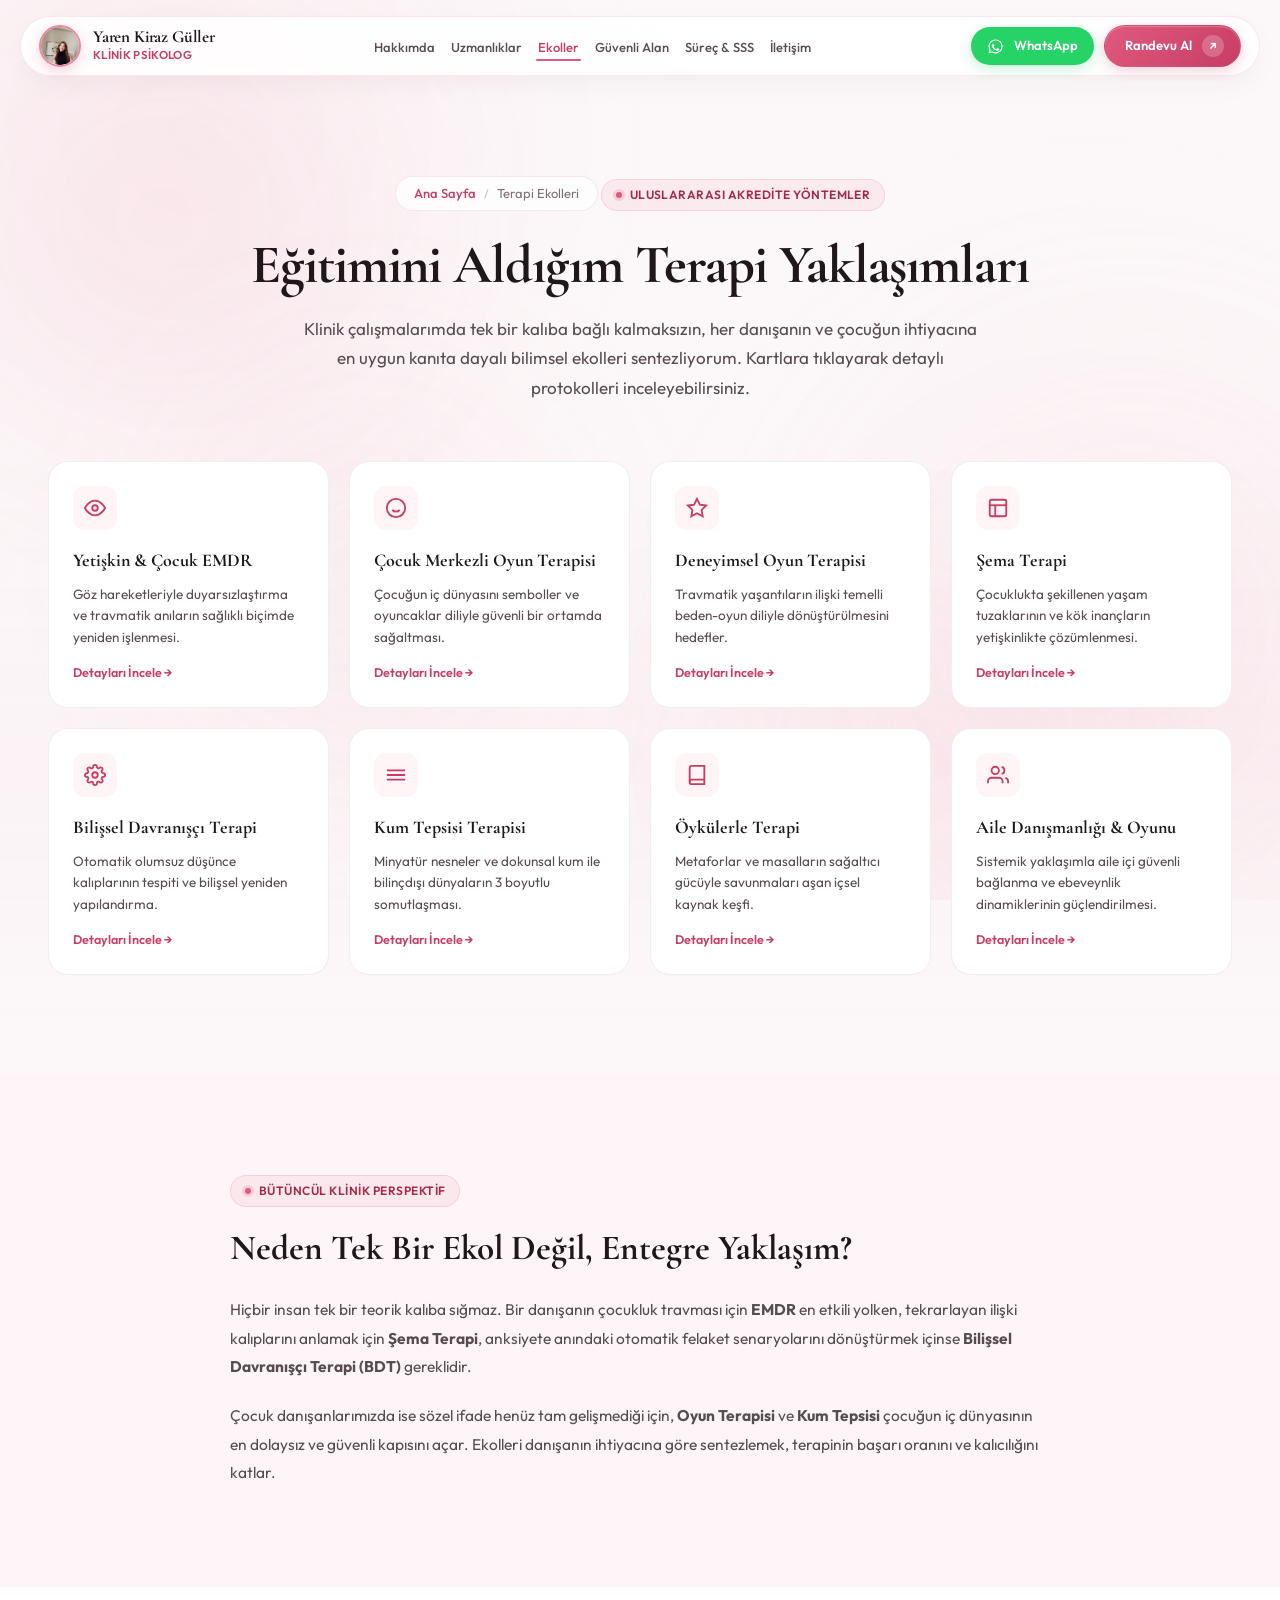
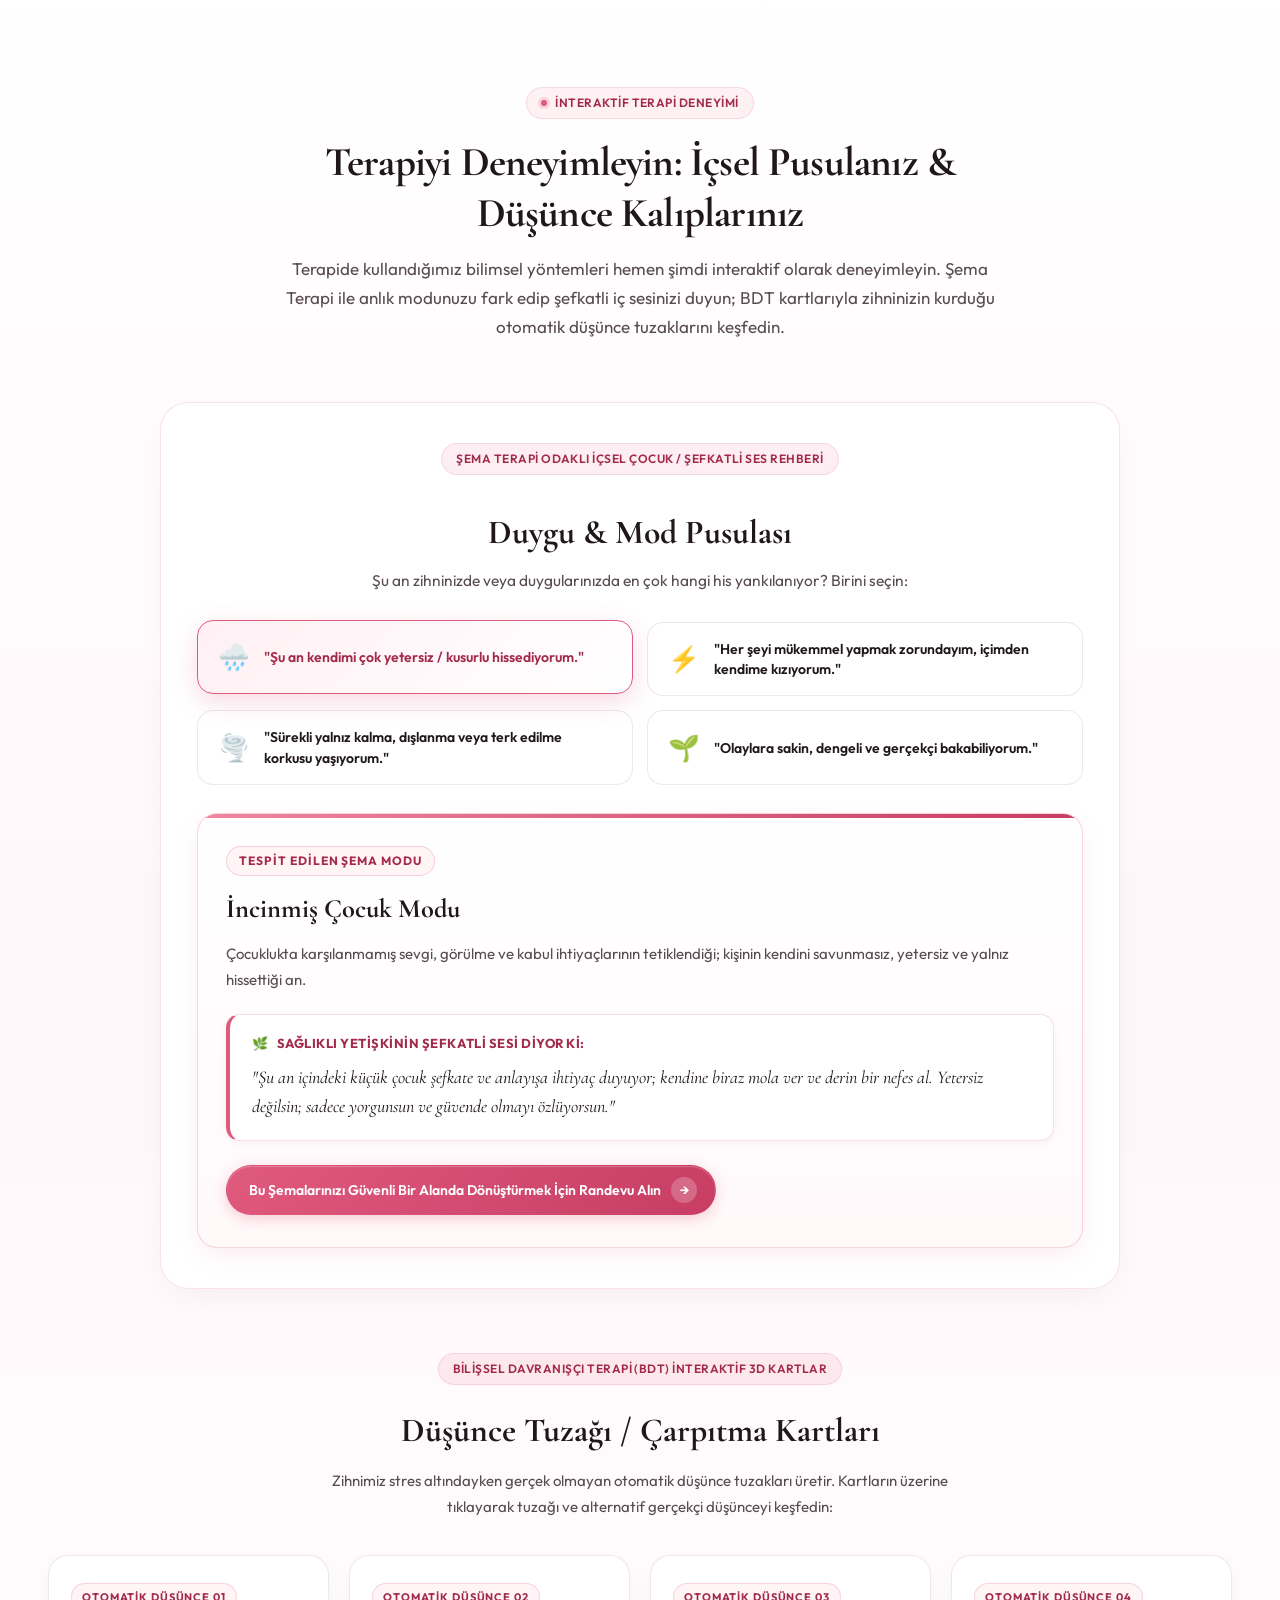
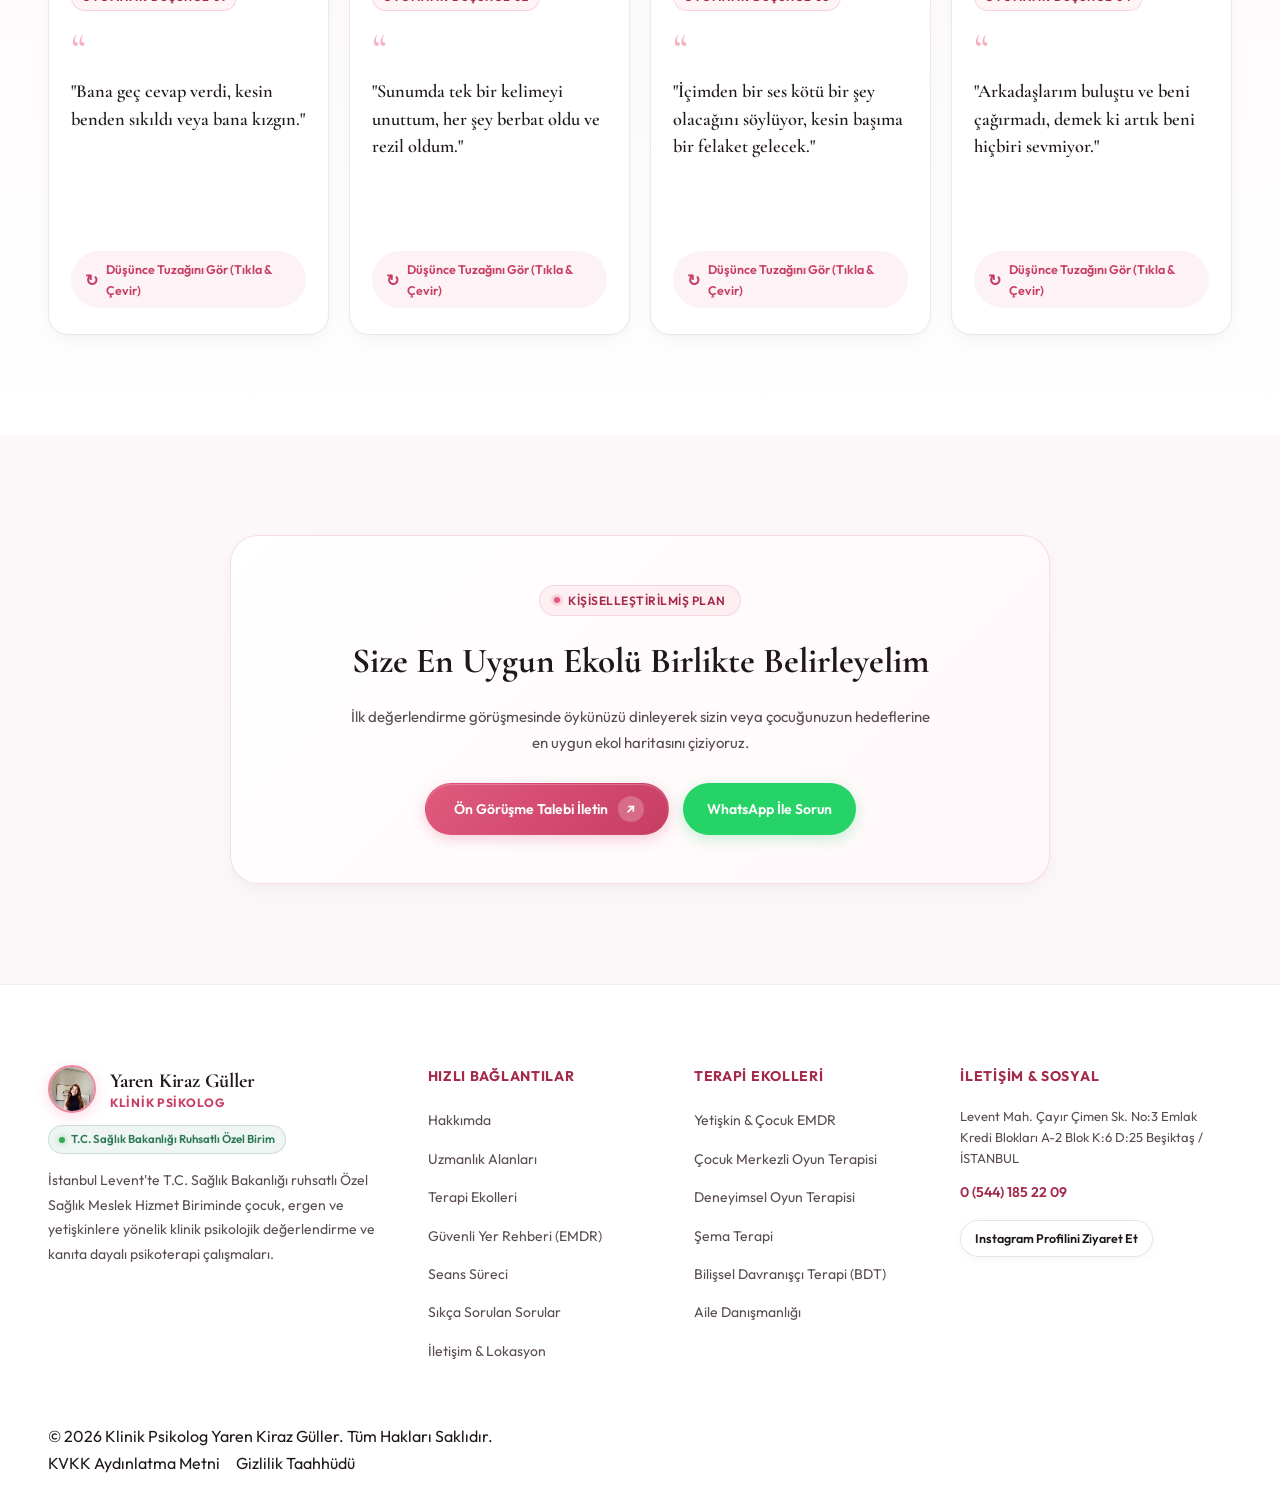
==== commit 2fe7965f: "Enable splash screen across all subpages and ensure continuous visibility on load" ====
--- a/ekoller.html
+++ b/ekoller.html
@@ -27,6 +27,22 @@
   <link rel="stylesheet" href="assets/css/styles.css">
 </head>
 <body>
+
+  <!-- LÜKS SPLASH SCREEN (Karşılama Ekranı) -->
+  <div id="splash-screen" class="splash-screen-overlay" aria-hidden="true">
+    <div class="splash-content">
+      <div class="splash-avatar-glow"></div>
+      <div class="splash-avatar-ring">
+        <img src="assets/images/yaren-kiraz-portrait.jpg" alt="Klinik Psikolog Yaren Kiraz Güller" class="splash-avatar-img">
+      </div>
+      <div class="splash-eyebrow">T.C. Sağlık Bakanlığı Ruhsatlı Özel Sağlık Birimi</div>
+      <h2 class="splash-title">Klinik Psikolog Yaren Kiraz Güller</h2>
+      <p class="splash-quote">"İçsel dengenizi ve şefkatli bir terapi alanını keşfedin."</p>
+      <div class="splash-loader-bar">
+        <div class="splash-loader-progress"></div>
+      </div>
+    </div>
+  </div>
 
   <!-- YAŞAYAN ARKA PLAN AURALARI -->
   <div class="ambient-orbs-container" aria-hidden="true">
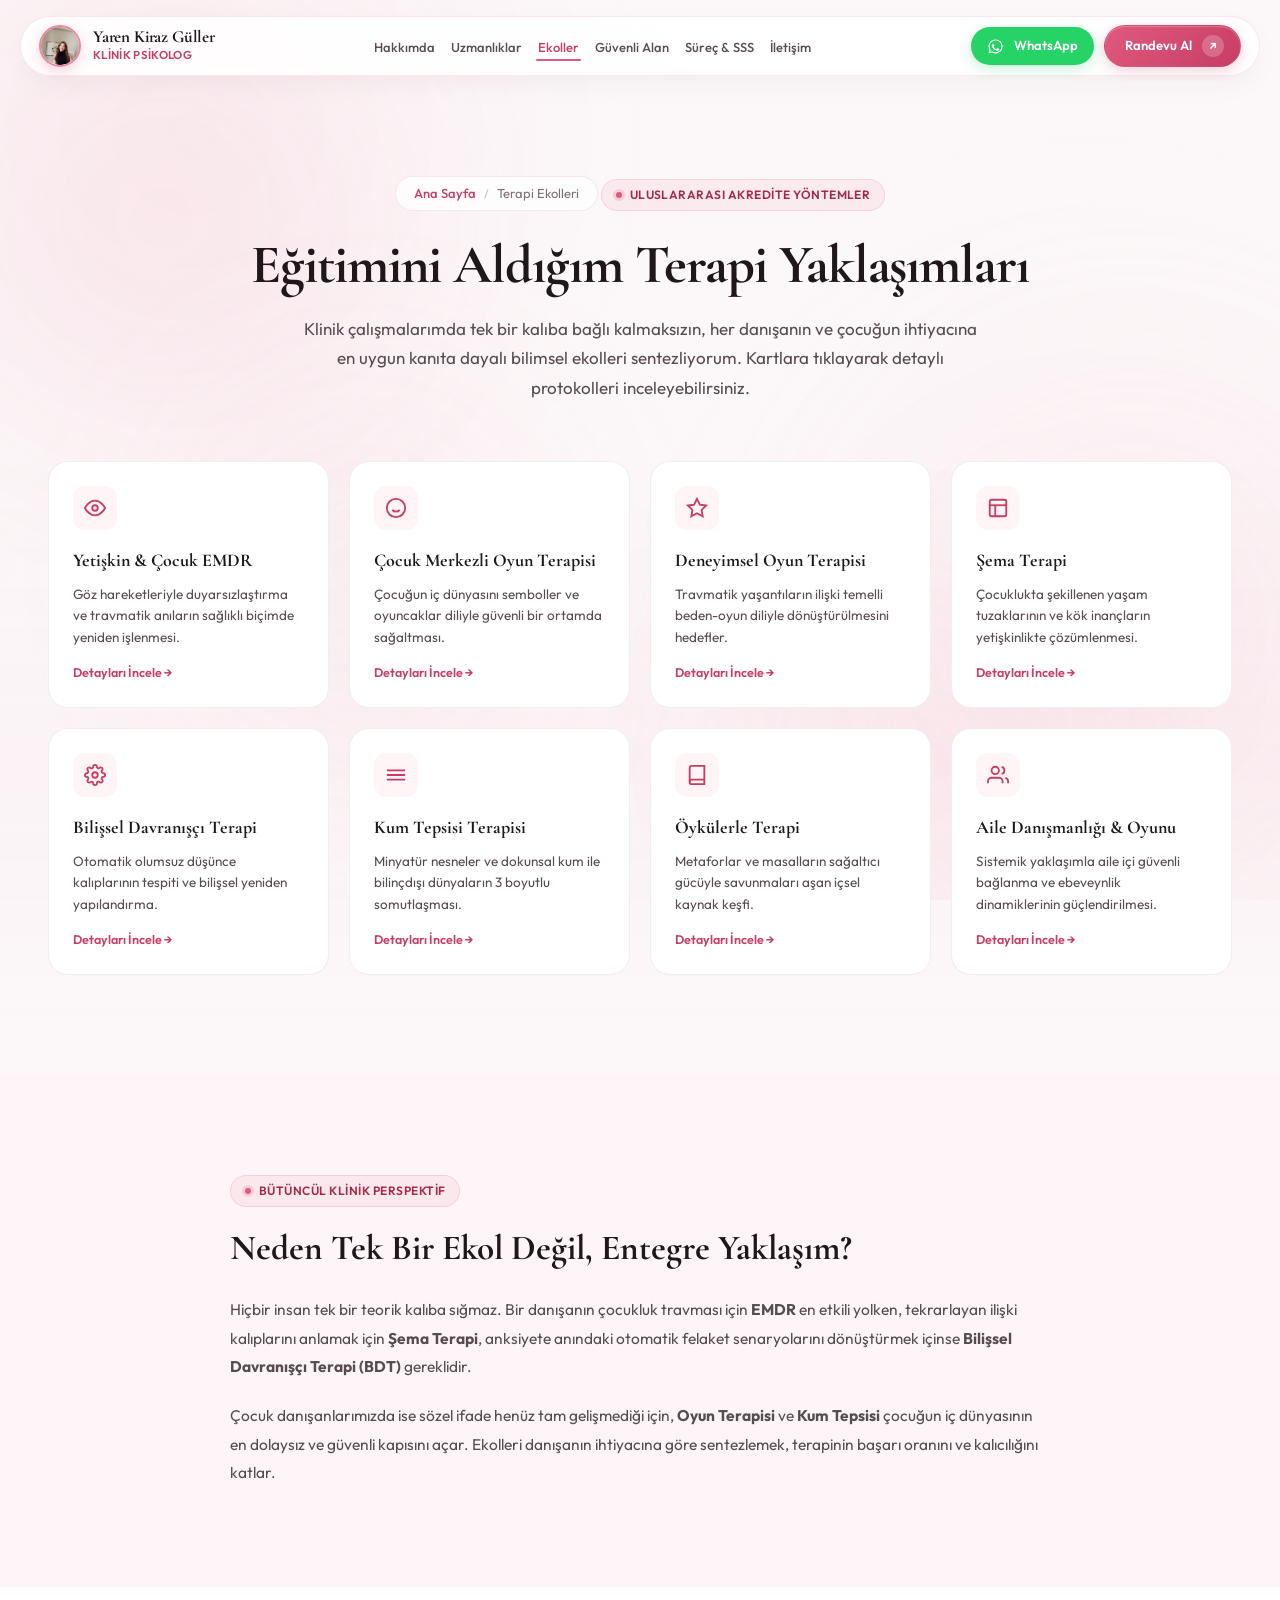
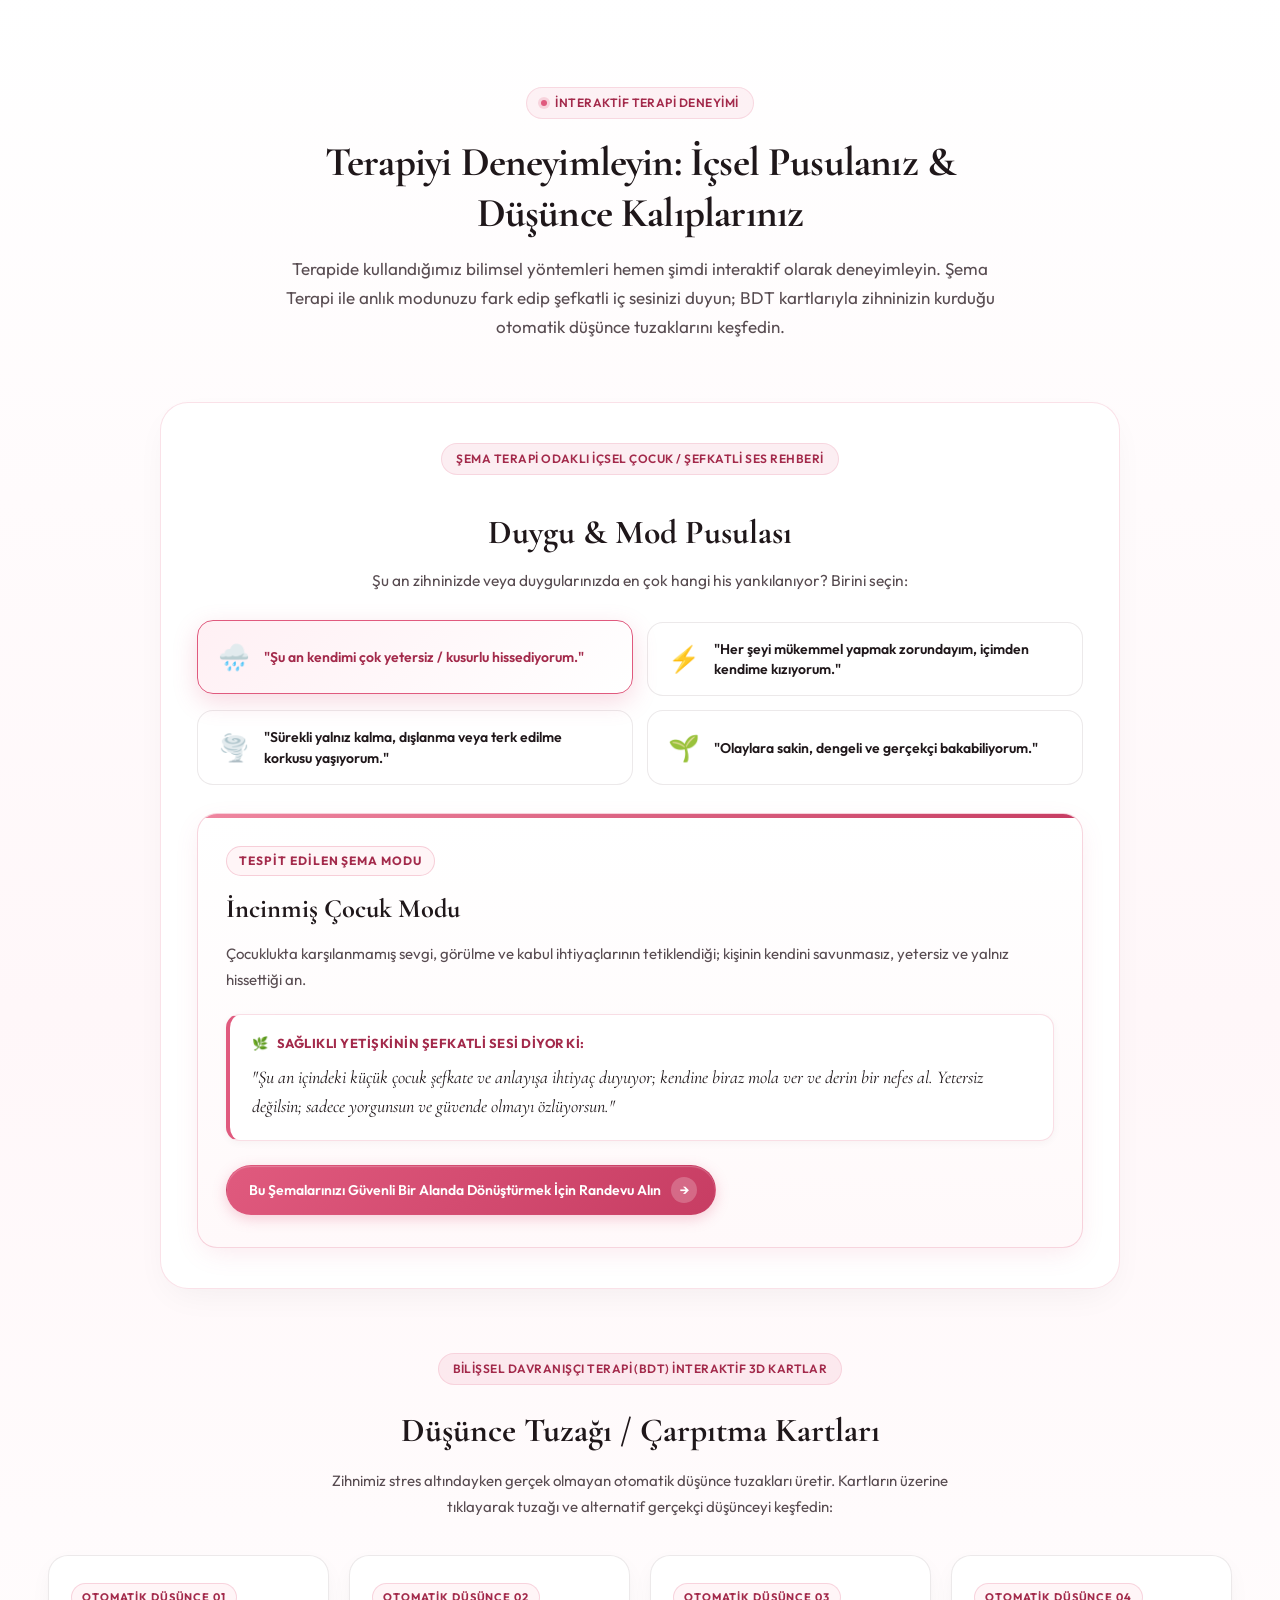
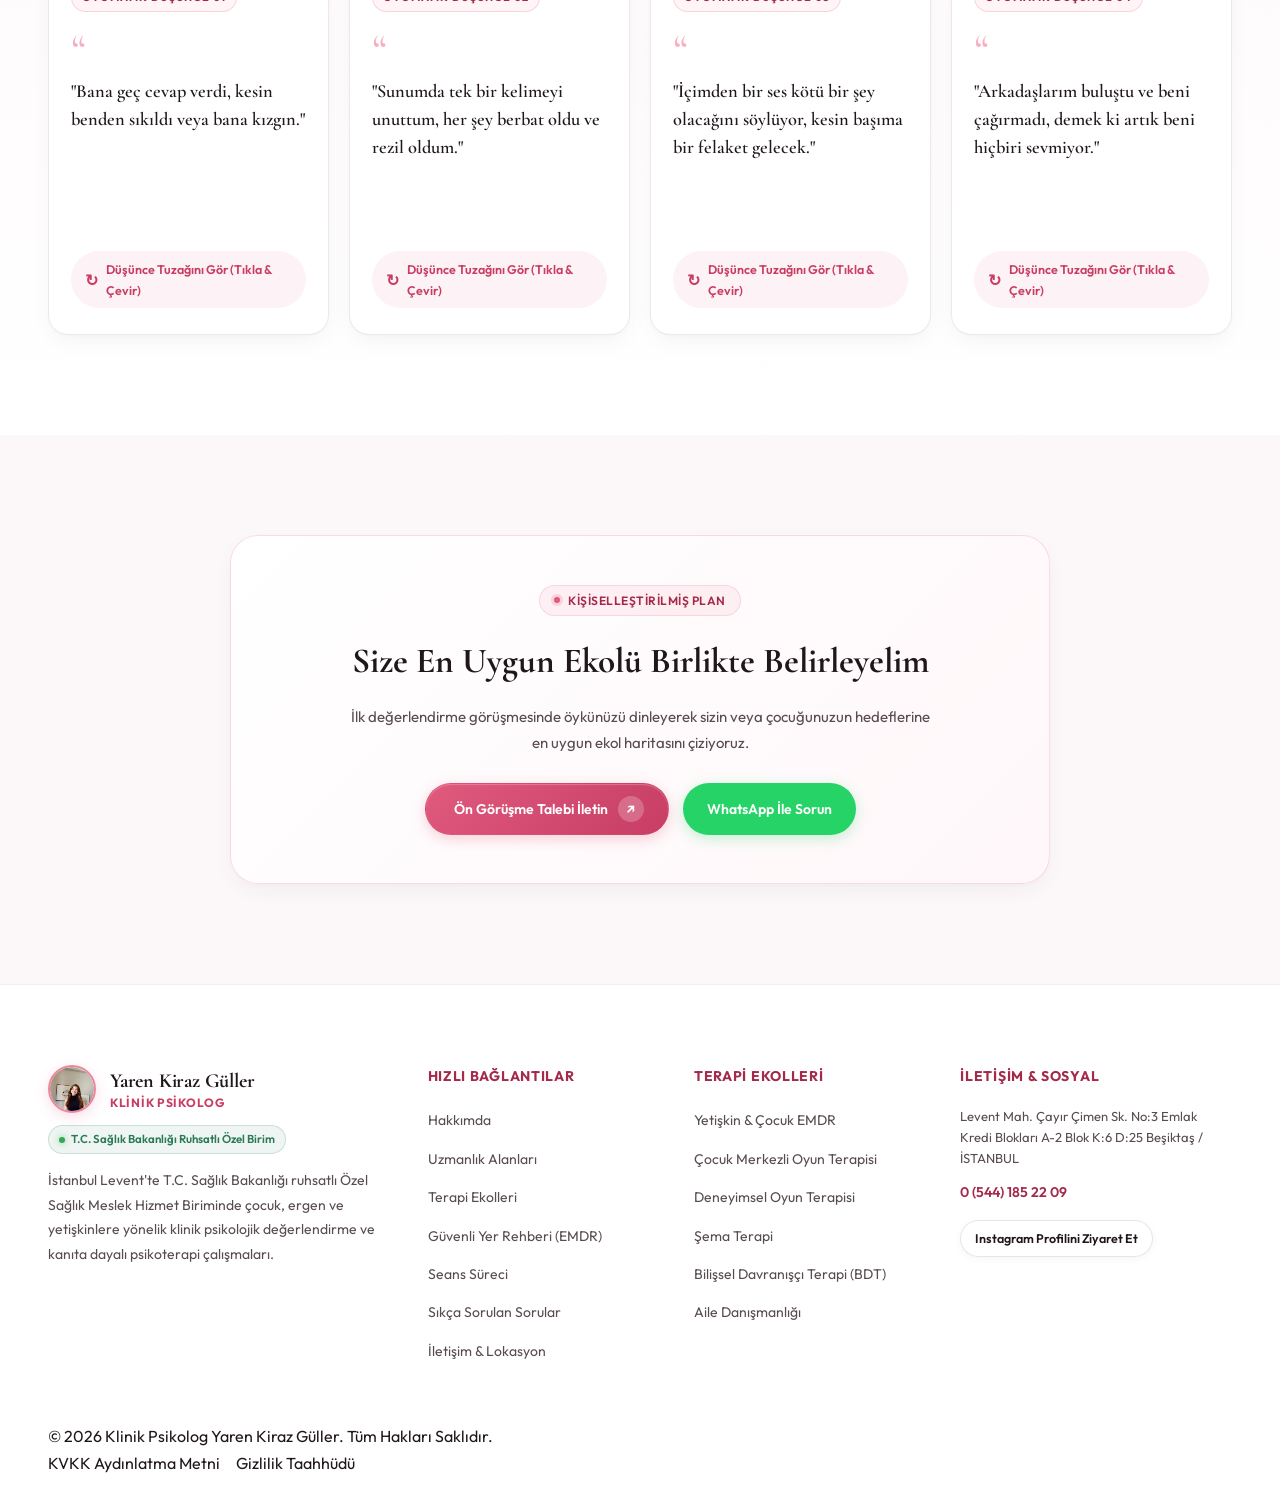
==== commit 8d8681c1: "Fix mobile layout: portrait first in hero, luxury side drawer with overlay, and remove sliding shift" ====
--- a/ekoller.html
+++ b/ekoller.html
@@ -102,27 +102,119 @@
     </nav>
   </header>
 
-  <!-- Mobil Drawer Menü -->
-  <div class="mobile-drawer" role="dialog" aria-modal="true" aria-label="Mobil Gezinti Menüsü">
-    <ul class="mobile-drawer-links">
-      <li><a href="index.html" class="mobile-drawer-link">Ana Sayfa</a></li>
-      <li><a href="hakkimda.html" class="mobile-drawer-link">Hakkımda</a></li>
-      <li><a href="uzmanliklar.html" class="mobile-drawer-link">Uzmanlık Alanları</a></li>
-      <li><a href="ekoller.html" class="mobile-drawer-link">Terapi Ekolleri</a></li>
-      <li><a href="guvenli-alan.html" class="mobile-drawer-link">Güvenli Alan (EMDR)</a></li>
-      <li><a href="surec.html" class="mobile-drawer-link">Seans Süreci &amp; SSS</a></li>
-      <li><a href="iletisim.html" class="mobile-drawer-link">İletişim &amp; Randevu</a></li>
-    </ul>
-
-    <div style="display: flex; flex-direction: column; gap: 12px; margin-top: 32px;">
-      <a href="tel:+905441852209" class="btn btn-secondary" style="width: 100%;">
-        <span>Hemen Arayın: 0 (544) 185 22 09</span>
-      </a>
-      <a href="https://wa.me/905441852209" target="_blank" rel="noopener noreferrer" class="btn btn-whatsapp" style="width: 100%;">
-        <span>WhatsApp İle İletişim</span>
-      </a>
+  <!-- Mobil Drawer Menü & Karartma Örtüsü -->
+  <div class="mobile-drawer-overlay" aria-hidden="true"></div>
+  <aside class="mobile-drawer" role="dialog" aria-modal="true" aria-label="Mobil Gezinti Menüsü">
+    <div class="mobile-drawer-header">
+      <div class="mobile-drawer-brand">
+        <img src="assets/images/yaren-kiraz-portrait.jpg" alt="Klinik Psikolog Yaren Kiraz Güller" class="mobile-drawer-avatar">
+        <div class="mobile-drawer-brand-text">
+          <span class="mobile-drawer-name">Yaren Kiraz Güller</span>
+          <span class="mobile-drawer-badge">T.C. Sağlık Bakanlığı Ruhsatlı</span>
+        </div>
+      </div>
+      <button class="mobile-drawer-close" aria-label="Menüyü Kapat">
+        <svg width="18" height="18" viewBox="0 0 24 24" fill="none" stroke="currentColor" stroke-width="2.2" stroke-linecap="round" stroke-linejoin="round">
+          <line x1="18" y1="6" x2="6" y2="18"></line>
+          <line x1="6" y1="6" x2="18" y2="18"></line>
+        </svg>
+      </button>
     </div>
-  </div>
+
+    <div class="mobile-drawer-body">
+      <nav class="mobile-nav" aria-label="Mobil Menü Linkleri">
+        <ul class="mobile-drawer-links">
+          <li>
+            <a href="index.html" class="mobile-drawer-link">
+              <span class="mobile-link-inner">
+                <span class="mobile-link-num">01</span>
+                <span class="mobile-link-text">Ana Sayfa</span>
+              </span>
+              <span class="mobile-link-arrow">→</span>
+            </a>
+          </li>
+          <li>
+            <a href="hakkimda.html" class="mobile-drawer-link">
+              <span class="mobile-link-inner">
+                <span class="mobile-link-num">02</span>
+                <span class="mobile-link-text">Hakkımda</span>
+              </span>
+              <span class="mobile-link-arrow">→</span>
+            </a>
+          </li>
+          <li>
+            <a href="uzmanliklar.html" class="mobile-drawer-link">
+              <span class="mobile-link-inner">
+                <span class="mobile-link-num">03</span>
+                <span class="mobile-link-text">Uzmanlık Alanları</span>
+              </span>
+              <span class="mobile-link-arrow">→</span>
+            </a>
+          </li>
+          <li>
+            <a href="ekoller.html" class="mobile-drawer-link active">
+              <span class="mobile-link-inner">
+                <span class="mobile-link-num">04</span>
+                <span class="mobile-link-text">Terapi Ekolleri</span>
+              </span>
+              <span class="mobile-link-arrow">→</span>
+            </a>
+          </li>
+          <li>
+            <a href="guvenli-alan.html" class="mobile-drawer-link">
+              <span class="mobile-link-inner">
+                <span class="mobile-link-num">05</span>
+                <span class="mobile-link-text">Güvenli Alan (EMDR)</span>
+              </span>
+              <span class="mobile-link-arrow">→</span>
+            </a>
+          </li>
+          <li>
+            <a href="surec.html" class="mobile-drawer-link">
+              <span class="mobile-link-inner">
+                <span class="mobile-link-num">06</span>
+                <span class="mobile-link-text">Seans Süreci &amp; SSS</span>
+              </span>
+              <span class="mobile-link-arrow">→</span>
+            </a>
+          </li>
+          <li>
+            <a href="iletisim.html" class="mobile-drawer-link">
+              <span class="mobile-link-inner">
+                <span class="mobile-link-num">07</span>
+                <span class="mobile-link-text">İletişim &amp; Randevu</span>
+              </span>
+              <span class="mobile-link-arrow">→</span>
+            </a>
+          </li>
+        </ul>
+      </nav>
+    </div>
+
+    <div class="mobile-drawer-footer">
+      <div class="mobile-drawer-actions">
+        <a href="https://wa.me/905441852209?text=Merhaba%20Klinik%20Psikolog%20Yaren%20Kiraz%20G%C3%BCller%2C%20seans%20bilgisi%20ve%20randevu%20hakk%C4%B1nda%20g%C3%B6r%C3%BC%C5%9Fmek%20istiyorum." 
+           target="_blank" 
+           rel="noopener noreferrer" 
+           class="btn btn-whatsapp" 
+           style="width: 100%; justify-content: center; padding: 12px 16px; font-size: 0.8125rem;">
+          <svg width="17" height="17" viewBox="0 0 24 24" fill="currentColor">
+            <path d="M12.04 2c-5.46 0-9.91 4.45-9.91 9.91 0 1.75.46 3.45 1.32 4.95L2.05 22l5.25-1.38c1.45.79 3.08 1.21 4.74 1.21 5.46 0 9.91-4.45 9.91-9.91 0-2.65-1.03-5.14-2.9-7.01A9.816 9.816 0 0 0 12.04 2zm.01 1.67c4.55 0 8.24 3.7 8.24 8.24 0 2.2-.86 4.28-2.42 5.83a8.19 8.19 0 0 1-5.82 2.42c-1.46 0-2.88-.39-4.14-1.12l-.3-.18-3.12.82.83-3.04-.19-.31a8.212 8.212 0 0 1-1.25-4.42c0-4.54 3.7-8.24 8.25-8.24zm4.52 11.66c-.25-.12-1.47-.72-1.7-.81-.23-.08-.4-.12-.57.12-.17.25-.66.81-.81.98-.15.17-.3.19-.55.07-.25-.12-1.05-.39-2-1.23-.74-.66-1.24-1.47-1.39-1.72-.15-.25-.02-.38.11-.5.11-.11.25-.29.37-.43.12-.15.17-.25.25-.42.08-.17.04-.32-.02-.44-.06-.12-.57-1.37-.78-1.88-.2-.49-.41-.43-.57-.44h-.48c-.17 0-.44.06-.67.31-.23.25-.88.86-.88 2.1 0 1.24.9 2.44 1.03 2.61.12.17 1.78 2.71 4.31 3.8.6.26 1.07.41 1.44.53.61.19 1.16.17 1.6.1.49-.07 1.47-.6 1.68-1.18.21-.58.21-1.07.15-1.18-.06-.11-.23-.18-.48-.3z"/>
+          </svg>
+          <span>WhatsApp Randevu Hattı</span>
+        </a>
+        <a href="tel:+905441852209" class="btn btn-secondary" style="width: 100%; justify-content: center; padding: 11px 16px; font-size: 0.8125rem;">
+          <svg width="15" height="15" viewBox="0 0 24 24" fill="none" stroke="currentColor" stroke-width="2">
+            <path d="M22 16.92v3a2 2 0 0 1-2.18 2 19.79 19.79 0 0 1-8.63-3.07 19.5 19.5 0 0 1-6-6 19.79 19.79 0 0 1-3.07-8.67A2 2 0 0 1 4.11 2h3a2 2 0 0 1 2 1.72 12.84 12.84 0 0 0 .7 2.81 2 2 0 0 1-.45 2.11L8.09 9.91a16 16 0 0 0 6 6l1.27-1.27a2 2 0 0 1 2.11-.45 12.84 12.84 0 0 0 2.81.7A2 2 0 0 1 22 16.92z"></path>
+          </svg>
+          <span>0 (544) 185 22 09</span>
+        </a>
+      </div>
+      <div class="mobile-drawer-clinic-info">
+        <p>Levent Mah. Çayır Çimen Sk. No:3 Beşiktaş / İstanbul</p>
+      </div>
+    </div>
+  </aside>
 
   <main>
     <!-- EDITORIAL SUBPAGE HERO -->
--- a/assets/css/styles.css
+++ b/assets/css/styles.css
@@ -70,6 +70,9 @@
   -moz-osx-font-smoothing: grayscale;
   background-color: var(--warm-bg);
   color: var(--text-primary);
+  overflow-x: hidden;
+  max-width: 100vw;
+  width: 100%;
 }
 
 body {
@@ -79,7 +82,15 @@
   background-color: var(--warm-bg);
   color: var(--text-primary);
   overflow-x: hidden;
+  max-width: 100vw;
+  width: 100%;
   position: relative;
+}
+
+.hero-section,
+.section,
+main {
+  overflow-x: clip;
 }
 
 /* Subtle Paper Texture Background */
@@ -209,27 +220,25 @@
 }
 
 /* ===================================================================
-   SCROLL REVEAL ANİMASYONLARI (Kademeli Akıcı Giriş)
+   SABİT, NET VE AKICI İÇERİK (Kaymalar ve Zıplamalar Tamamen Kaldırıldı)
    =================================================================== */
 .reveal-on-scroll {
-  opacity: 0;
-  transform: translateY(28px);
-  transition: opacity 0.7s cubic-bezier(0.16, 1, 0.3, 1),
-              transform 0.7s cubic-bezier(0.16, 1, 0.3, 1);
-  will-change: opacity, transform;
+  opacity: 1 !important;
+  transform: none !important;
+  transition: none !important;
 }
 
 .reveal-on-scroll.is-revealed {
-  opacity: 1;
-  transform: translateY(0);
-}
-
-.stagger-1 { transition-delay: 80ms; }
-.stagger-2 { transition-delay: 160ms; }
-.stagger-3 { transition-delay: 240ms; }
-.stagger-4 { transition-delay: 320ms; }
+  opacity: 1 !important;
+  transform: none !important;
+}
+
+.stagger-1, .stagger-2, .stagger-3, .stagger-4 {
+  transition-delay: 0s !important;
+}
 
 /* Mobil Çekmece Menü - MASAÜSTÜNDE KESİNLİKLE GİZLİ */
+.mobile-drawer-overlay,
 .mobile-drawer {
   display: none;
 }
@@ -2115,8 +2124,62 @@
 @media (max-width: 1200px) {
   .hero-grid {
     grid-template-columns: 1fr;
-    gap: 48px;
-  }
+    gap: 36px;
+    text-align: center;
+  }
+
+  /* Mobilde Kadının Görseli İlk Sırada Çıkar */
+  .hero-visual-wrapper {
+    order: -1;
+    max-width: 310px;
+    width: 100%;
+    margin: 0 auto 12px;
+  }
+
+  .hero-content {
+    max-width: 100%;
+    display: flex;
+    flex-direction: column;
+    align-items: center;
+    text-align: center;
+  }
+
+  .hero-title {
+    font-size: clamp(2rem, 5vw, 2.8rem);
+    line-height: 1.22;
+  }
+
+  .hero-lead {
+    font-size: 0.96875rem;
+    max-width: 580px;
+    margin: 0 auto 28px;
+  }
+
+  .hero-cta-group {
+    justify-content: center;
+    width: 100%;
+  }
+
+  .hero-trust-bar {
+    grid-template-columns: repeat(3, 1fr);
+    max-width: 680px;
+    width: 100%;
+    margin: 32px auto 0;
+  }
+
+  /* Rozetlerin taşmasını ve kaymayı önle */
+  .floating-badge {
+    animation: none !important;
+  }
+  .floating-badge-top {
+    top: -8px;
+    left: 0;
+  }
+  .floating-badge-bottom {
+    bottom: -12px;
+    right: 0;
+  }
+
   .nav-links {
     display: none;
   }
@@ -2126,13 +2189,6 @@
   .grounding-grid {
     grid-template-columns: 1fr;
   }
-  .hero-content {
-    max-width: 100%;
-  }
-  .hero-visual-wrapper {
-    max-width: 480px;
-    margin: 0 auto;
-  }
   .about-grid {
     grid-template-columns: 1fr;
   }
@@ -2145,78 +2201,267 @@
   .process-steps-grid {
     grid-template-columns: repeat(2, 1fr);
   }
-}
-
-@media (max-width: 768px) {
-  :root {
-    --header-height: 68px;
-  }
-  .nav-actions .btn-whatsapp,
-  .nav-actions .btn-primary {
-    display: none;
-  }
-  .services-grid {
-    grid-template-columns: 1fr;
-  }
-  .hero-trust-bar {
-    grid-template-columns: 1fr;
-    gap: 12px;
-  }
-  .process-steps-grid {
-    grid-template-columns: 1fr;
-  }
-  .form-group-row {
-    grid-template-columns: 1fr;
-  }
-  .footer-top-grid {
-    grid-template-columns: 1fr;
-  }
-  .floating-badge-top {
-    top: -10px;
-    left: -5px;
-  }
-  .floating-badge-bottom {
-    bottom: -15px;
-    right: -5px;
-  }
-  .section {
-    padding-top: 60px;
-    padding-bottom: 60px;
-  }
-  
-  /* Mobile Drawer Menu */
+
+  /* ===================================================================
+     LÜKS VE KUSURSUZ MOBİL SIDEBAR (Sağdan Kayan Drawer + Karartma)
+     =================================================================== */
+  .mobile-drawer-overlay {
+    display: block;
+    position: fixed;
+    inset: 0;
+    background: rgba(31, 23, 26, 0.52);
+    backdrop-filter: blur(8px);
+    -webkit-backdrop-filter: blur(8px);
+    z-index: 9998;
+    opacity: 0;
+    pointer-events: none;
+    transition: opacity 0.35s ease;
+  }
+
+  .mobile-drawer-overlay.open {
+    opacity: 1;
+    pointer-events: auto;
+  }
+
   .mobile-drawer {
     display: flex;
+    flex-direction: column;
     position: fixed;
     top: 0;
-    left: 0;
-    width: 100%;
+    right: 0;
+    width: 88%;
+    max-width: 360px;
     height: 100dvh;
-    background: rgba(255, 255, 255, 0.98);
-    backdrop-filter: blur(24px);
-    -webkit-backdrop-filter: blur(24px);
-    z-index: 85;
-    padding: 100px 24px 32px;
+    height: 100vh;
+    background: #FFFFFF;
+    box-shadow: -14px 0 50px rgba(40, 20, 25, 0.18);
+    z-index: 9999;
+    transform: translateX(100%);
+    transition: transform 0.4s cubic-bezier(0.16, 1, 0.3, 1);
+    pointer-events: none;
+    overflow: hidden;
+  }
+
+  .mobile-drawer.open {
+    transform: translateX(0);
+    pointer-events: auto;
+  }
+
+  .mobile-drawer-header {
+    display: flex;
+    align-items: center;
+    justify-content: space-between;
+    padding: 18px 20px;
+    border-bottom: 1px solid var(--border-hairline);
+    background: var(--warm-surface-muted);
+    flex-shrink: 0;
+  }
+
+  .mobile-drawer-brand {
+    display: flex;
+    align-items: center;
+    gap: 12px;
+  }
+
+  .mobile-drawer-avatar {
+    width: 44px;
+    height: 44px;
+    border-radius: 50%;
+    object-fit: cover;
+    object-position: center 15%;
+    border: 2px solid var(--rose-400);
+    box-shadow: 0 4px 12px rgba(224, 90, 126, 0.2);
+    flex-shrink: 0;
+  }
+
+  .mobile-drawer-brand-text {
+    display: flex;
     flex-direction: column;
-    justify-content: space-between;
-    transform: translateY(-100%);
-    pointer-events: none;
-  }
-  .mobile-drawer.open {
-    transform: translateY(0);
-    pointer-events: auto;
-  }
+    gap: 2px;
+  }
+
+  .mobile-drawer-name {
+    font-family: var(--font-serif);
+    font-size: 1.0625rem;
+    font-weight: 700;
+    color: var(--text-primary);
+    line-height: 1.2;
+    white-space: nowrap;
+  }
+
+  .mobile-drawer-badge {
+    font-size: 0.6875rem;
+    font-weight: 600;
+    color: var(--rose-700);
+    letter-spacing: 0.02em;
+    white-space: nowrap;
+  }
+
+  .mobile-drawer-close {
+    width: 38px;
+    height: 38px;
+    border-radius: 50%;
+    border: 1px solid rgba(74, 45, 52, 0.12);
+    background: #FFFFFF;
+    color: var(--text-secondary);
+    display: flex;
+    align-items: center;
+    justify-content: center;
+    cursor: pointer;
+    transition: all var(--duration-fast) ease;
+    flex-shrink: 0;
+  }
+
+  .mobile-drawer-close:hover {
+    background: var(--rose-50);
+    color: var(--rose-700);
+    border-color: var(--rose-400);
+    transform: rotate(90deg);
+  }
+
+  .mobile-drawer-body {
+    flex: 1;
+    overflow-y: auto;
+    -webkit-overflow-scrolling: touch;
+    padding: 14px 12px;
+  }
+
   .mobile-drawer-links {
     list-style: none;
     display: flex;
     flex-direction: column;
-    gap: 20px;
-  }
+    gap: 4px;
+  }
+
   .mobile-drawer-link {
-    font-family: var(--font-serif);
-    font-size: 1.5rem;
+    display: flex;
+    align-items: center;
+    justify-content: space-between;
+    padding: 12px 14px;
+    border-radius: 12px;
+    text-decoration: none;
+    color: var(--text-primary);
+    transition: all var(--duration-fast) ease;
+    font-size: 0.9375rem;
+    font-weight: 500;
+  }
+
+  .mobile-drawer-link:hover,
+  .mobile-drawer-link:active {
+    background: var(--rose-50);
+    color: var(--rose-700);
+  }
+
+  .mobile-drawer-link.active {
+    background: rgba(224, 90, 126, 0.12);
+    color: var(--rose-700);
     font-weight: 700;
-    color: var(--text-primary);
+  }
+
+  .mobile-link-inner {
+    display: flex;
+    align-items: center;
+    gap: 12px;
+  }
+
+  .mobile-link-num {
+    font-size: 0.75rem;
+    font-weight: 700;
+    color: var(--rose-500);
+    font-family: monospace;
+    opacity: 0.85;
+    min-width: 18px;
+  }
+
+  .mobile-link-text {
+    font-size: 0.9375rem;
+    color: inherit;
+  }
+
+  .mobile-link-arrow {
+    font-size: 0.875rem;
+    color: var(--text-muted);
+    transition: transform var(--duration-fast) ease;
+  }
+
+  .mobile-drawer-link:hover .mobile-link-arrow {
+    transform: translateX(4px);
+    color: var(--rose-600);
+  }
+
+  .mobile-drawer-footer {
+    padding: 16px 18px;
+    border-top: 1px solid var(--border-hairline);
+    background: var(--warm-surface-muted);
+    flex-shrink: 0;
+    display: flex;
+    flex-direction: column;
+    gap: 10px;
+  }
+
+  .mobile-drawer-actions {
+    display: flex;
+    flex-direction: column;
+    gap: 8px;
+  }
+
+  .mobile-drawer-clinic-info {
+    text-align: center;
+    font-size: 0.71875rem;
+    color: var(--text-muted);
+    line-height: 1.4;
+  }
+}
+
+@media (max-width: 768px) {
+  :root {
+    --header-height: 68px;
+  }
+  .nav-actions .btn-whatsapp,
+  .nav-actions .btn-primary {
+    display: none;
+  }
+  .services-grid {
+    grid-template-columns: 1fr;
+  }
+  .hero-trust-bar {
+    grid-template-columns: 1fr;
+    gap: 10px;
+  }
+  .process-steps-grid {
+    grid-template-columns: 1fr;
+  }
+  .form-group-row {
+    grid-template-columns: 1fr;
+  }
+  .footer-top-grid {
+    grid-template-columns: 1fr;
+  }
+  .hero-visual-wrapper {
+    max-width: 270px;
+  }
+  /* Rozetlerin mobilde taşmasını engelle */
+  .floating-badge {
+    position: static;
+    margin: 8px auto 0;
+    width: fit-content;
+    max-width: 100%;
+    box-shadow: 0 4px 12px rgba(40, 20, 25, 0.08);
+  }
+  .floating-badge-top {
+    display: none; /* Mobilde portre görselinin üstünü kapatmasın */
+  }
+  .floating-badge-bottom {
+    margin-top: -16px;
+    position: relative;
+    z-index: 5;
+  }
+  .section {
+    padding-top: 48px;
+    padding-bottom: 48px;
+  }
+  .hero-cta-group .btn {
+    width: 100%;
   }
 }
 
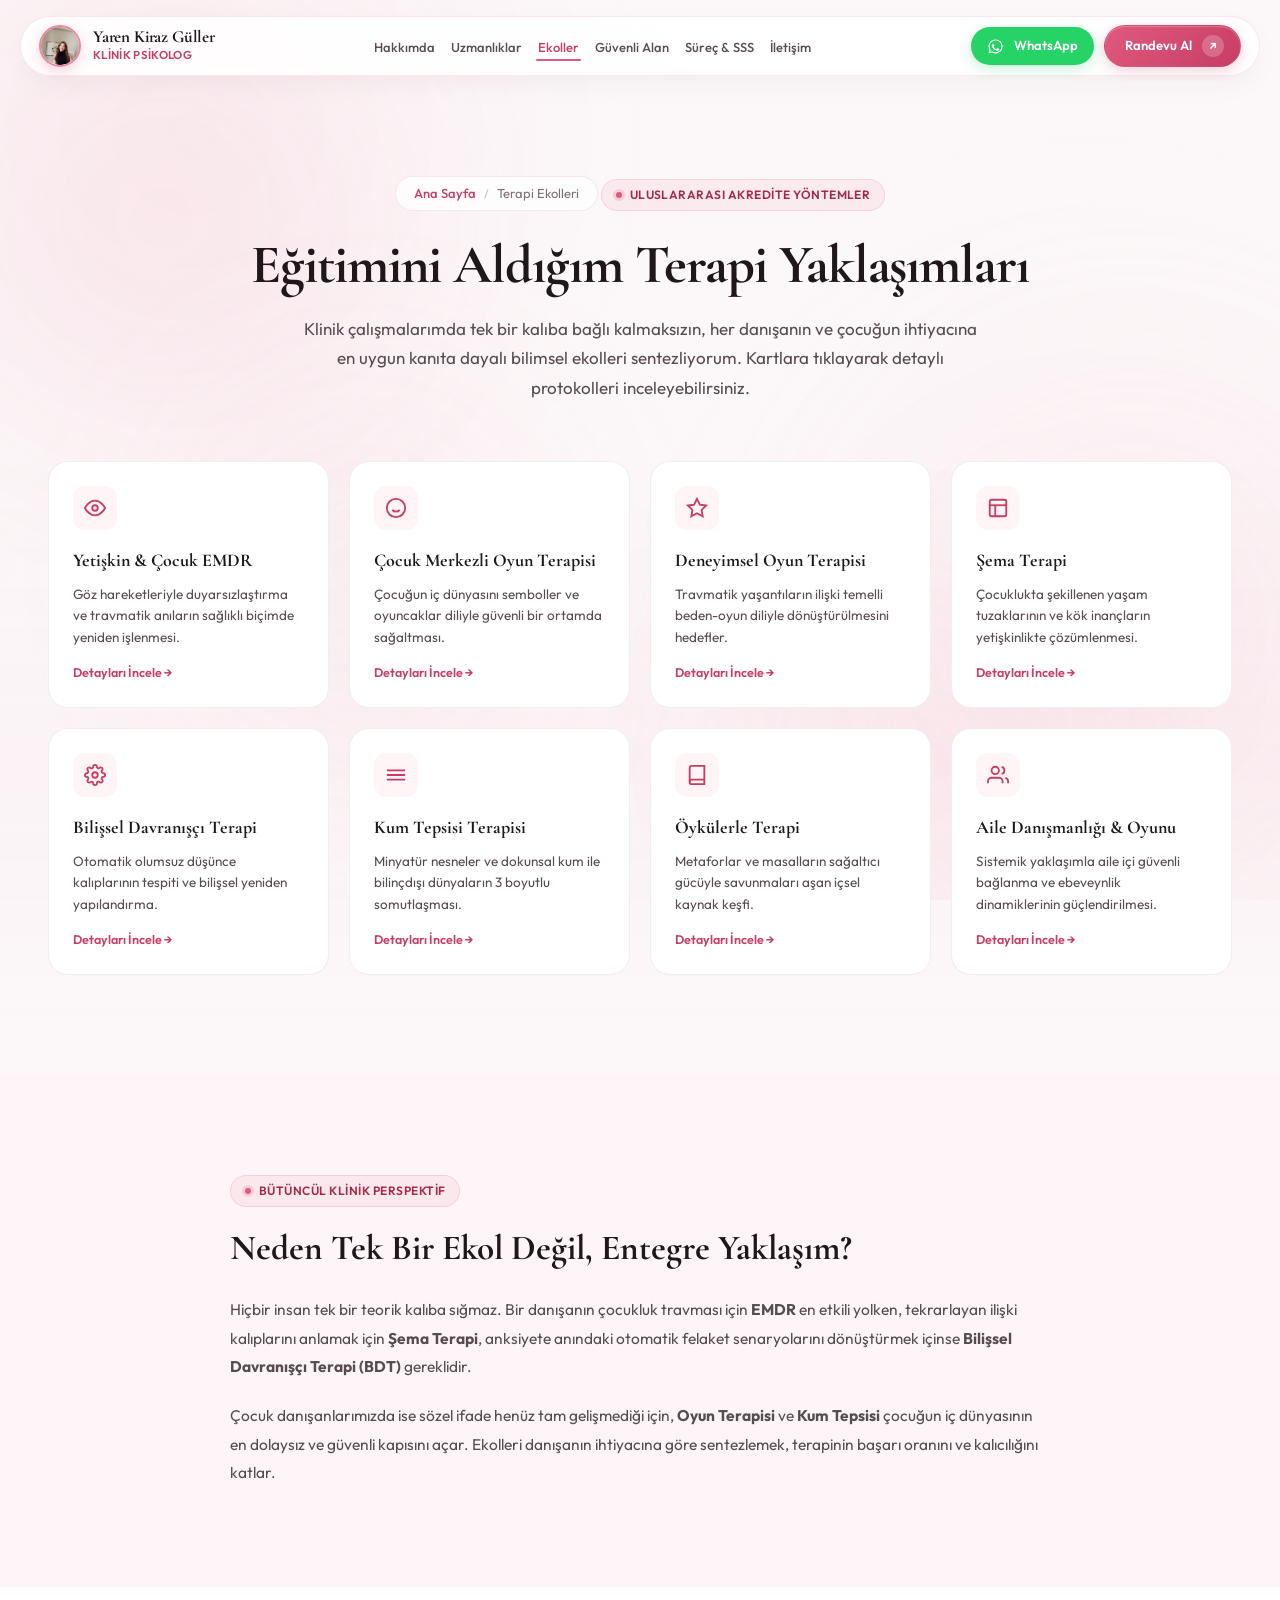
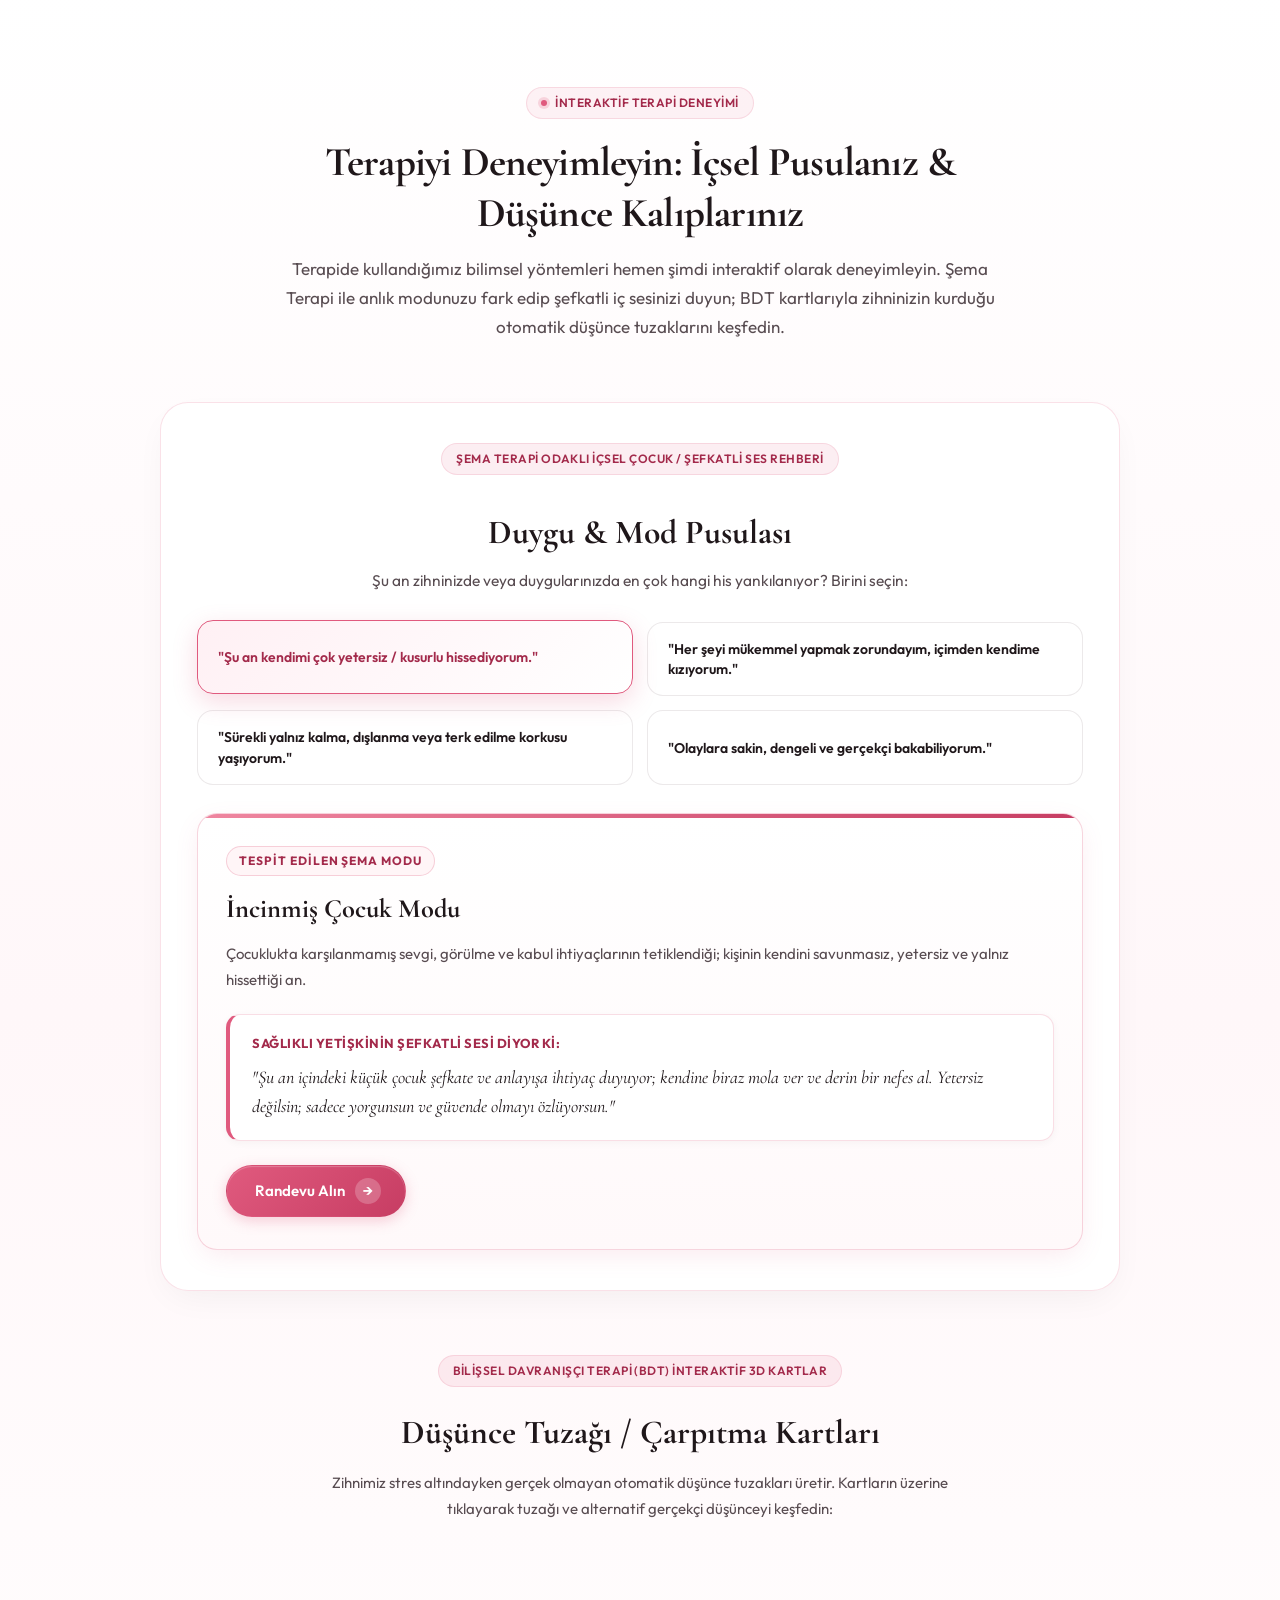
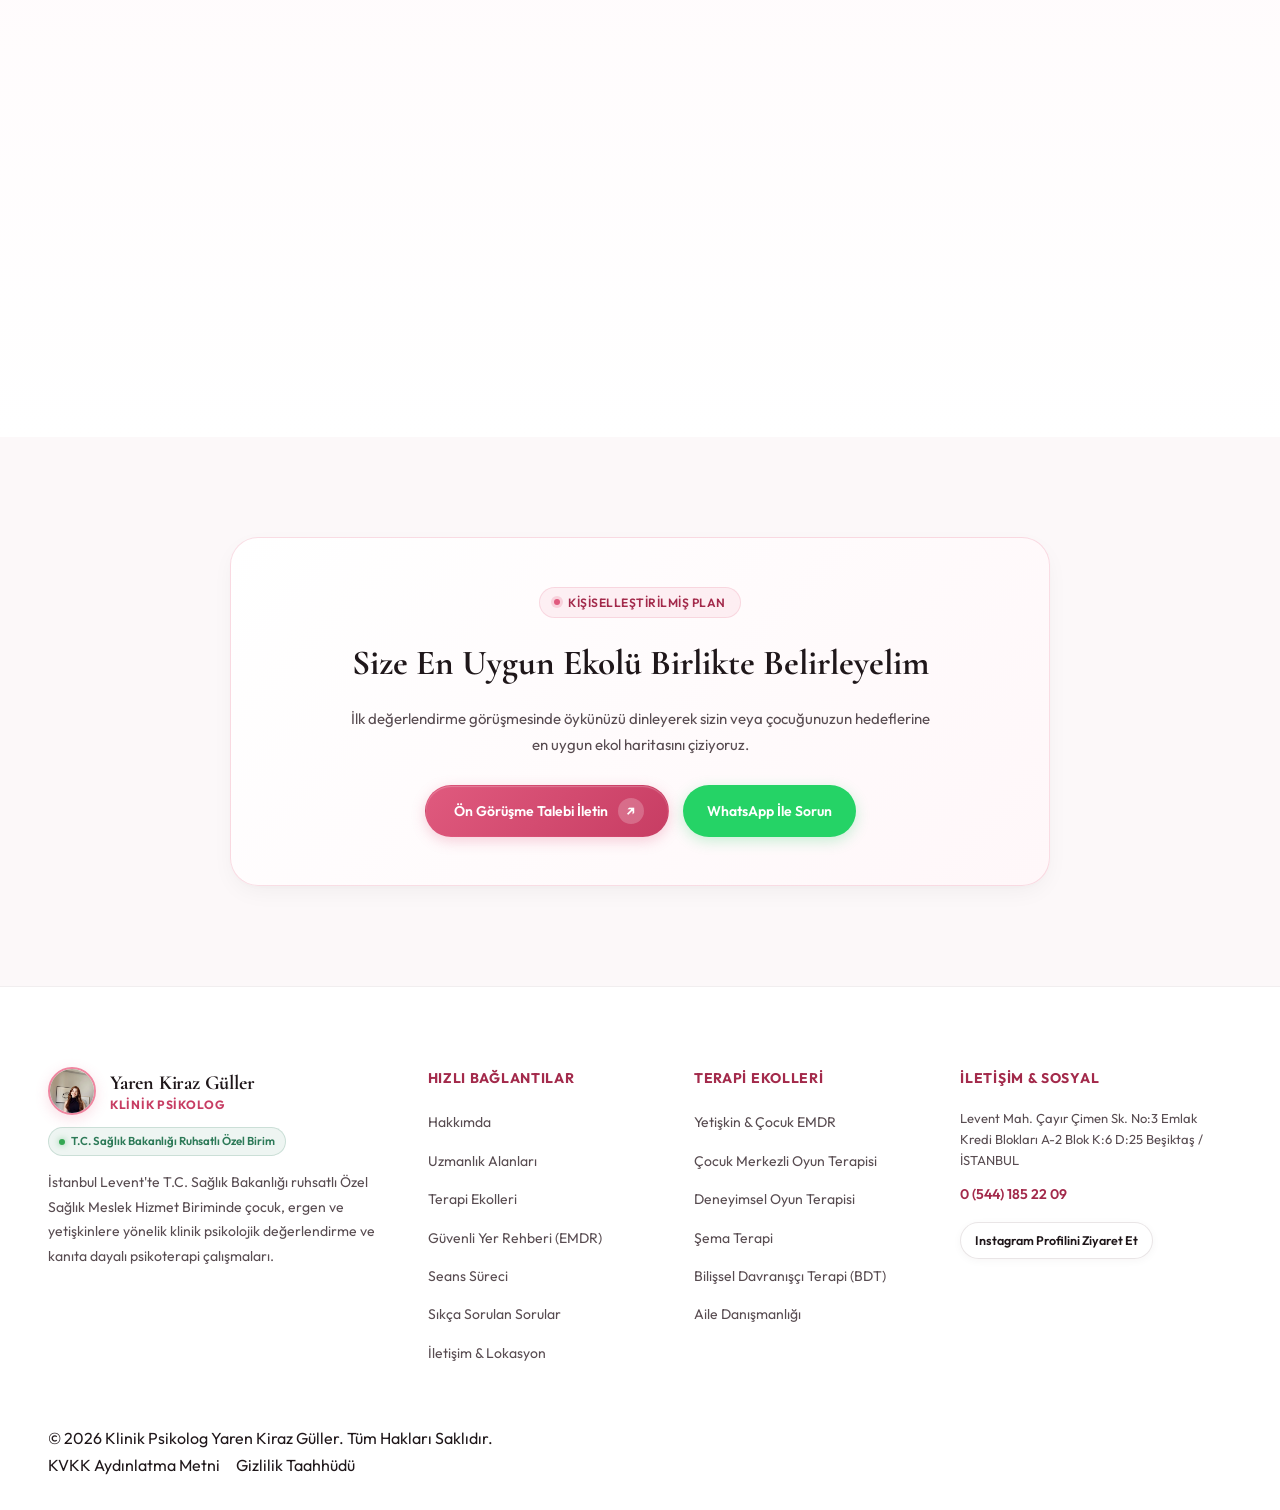
==== commit e04176aa: "Remove all emojis across the website and shorten appointment CTA button after compass" ====
--- a/ekoller.html
+++ b/ekoller.html
@@ -410,22 +410,18 @@
 
           <div class="schema-mood-options" role="radiogroup" aria-label="Şema Mod Seçenekleri">
             <button type="button" class="schema-mood-btn active" data-mode="incinmis_cocuk" role="radio" aria-checked="true">
-              <span class="schema-mood-icon">🌧️</span>
               <span class="schema-mood-quote">"Şu an kendimi çok yetersiz / kusurlu hissediyorum."</span>
             </button>
 
             <button type="button" class="schema-mood-btn" data-mode="cezalandirici_ebeveyn" role="radio" aria-checked="false">
-              <span class="schema-mood-icon">⚡</span>
               <span class="schema-mood-quote">"Her şeyi mükemmel yapmak zorundayım, içimden kendime kızıyorum."</span>
             </button>
 
             <button type="button" class="schema-mood-btn" data-mode="terk_edilme" role="radio" aria-checked="false">
-              <span class="schema-mood-icon">🌪️</span>
               <span class="schema-mood-quote">"Sürekli yalnız kalma, dışlanma veya terk edilme korkusu yaşıyorum."</span>
             </button>
 
             <button type="button" class="schema-mood-btn" data-mode="saglikli_yetiskin" role="radio" aria-checked="false">
-              <span class="schema-mood-icon">🌱</span>
               <span class="schema-mood-quote">"Olaylara sakin, dengeli ve gerçekçi bakabiliyorum."</span>
             </button>
           </div>
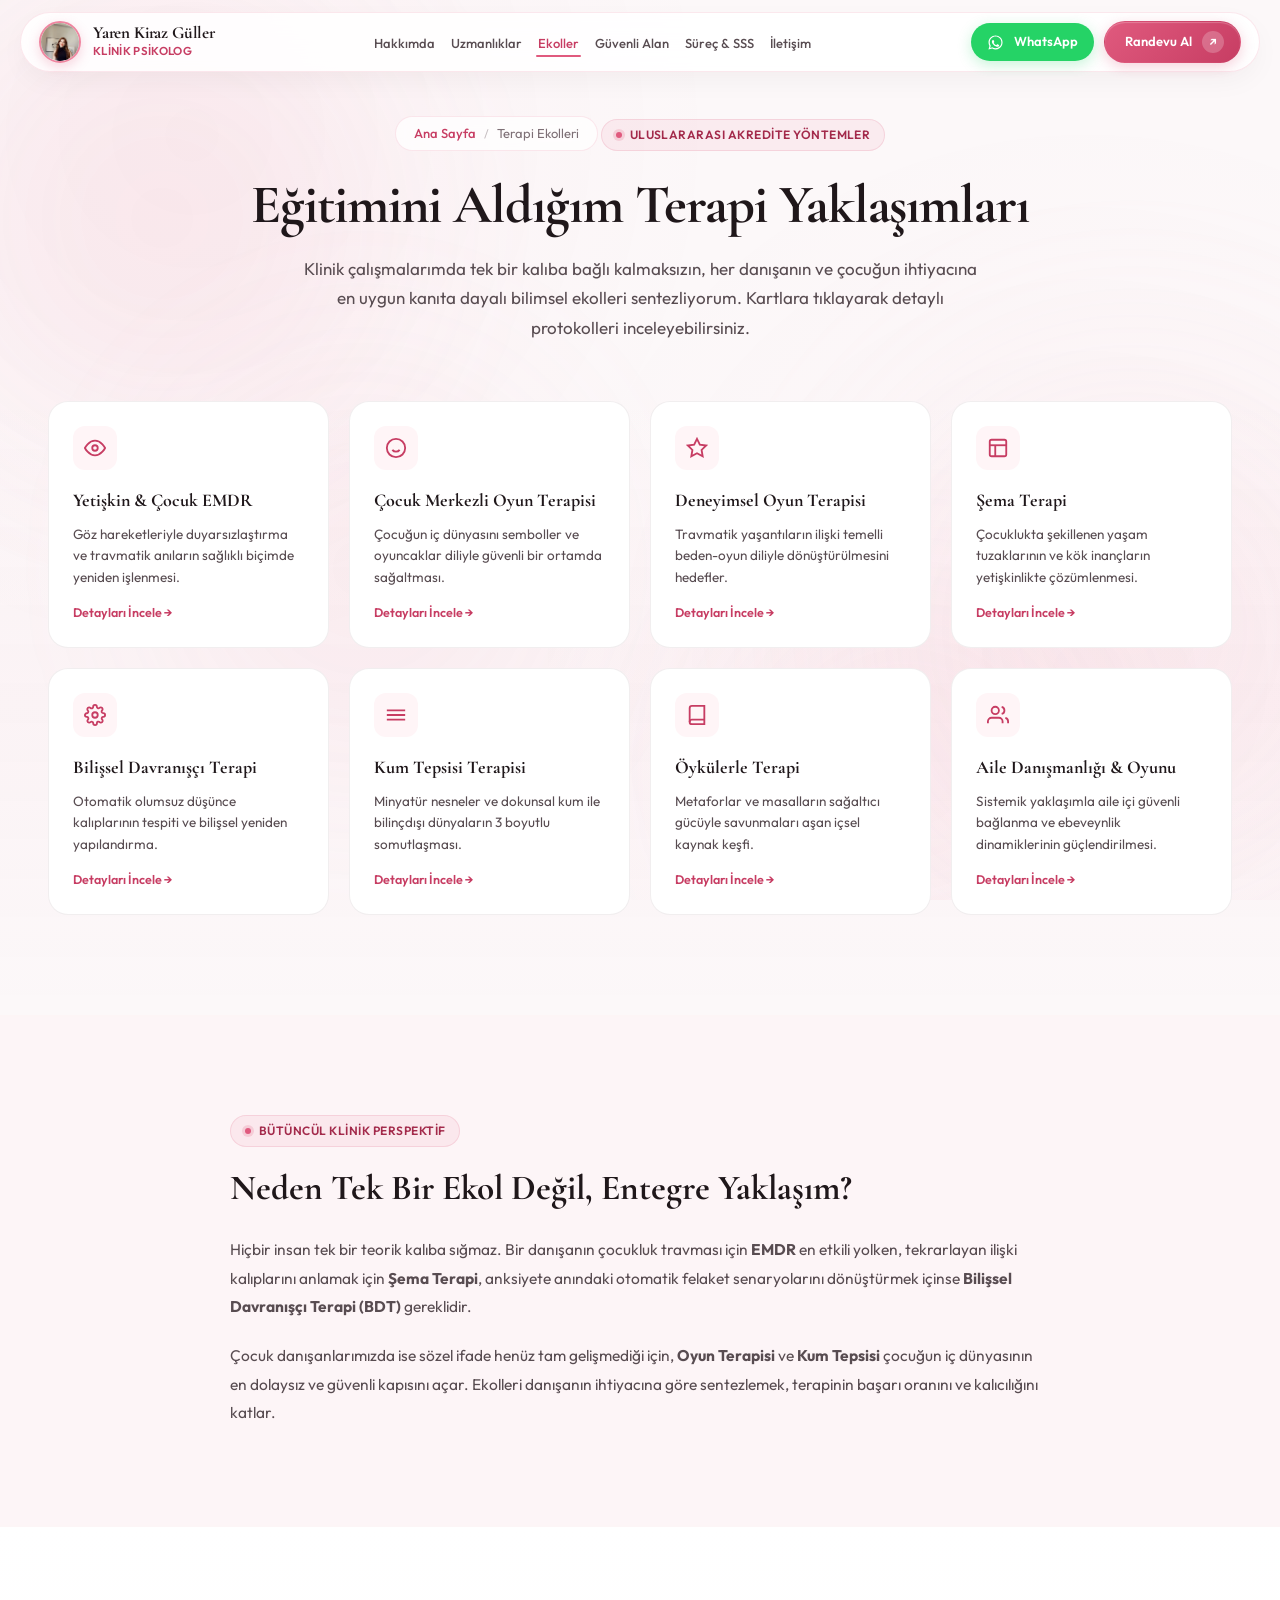
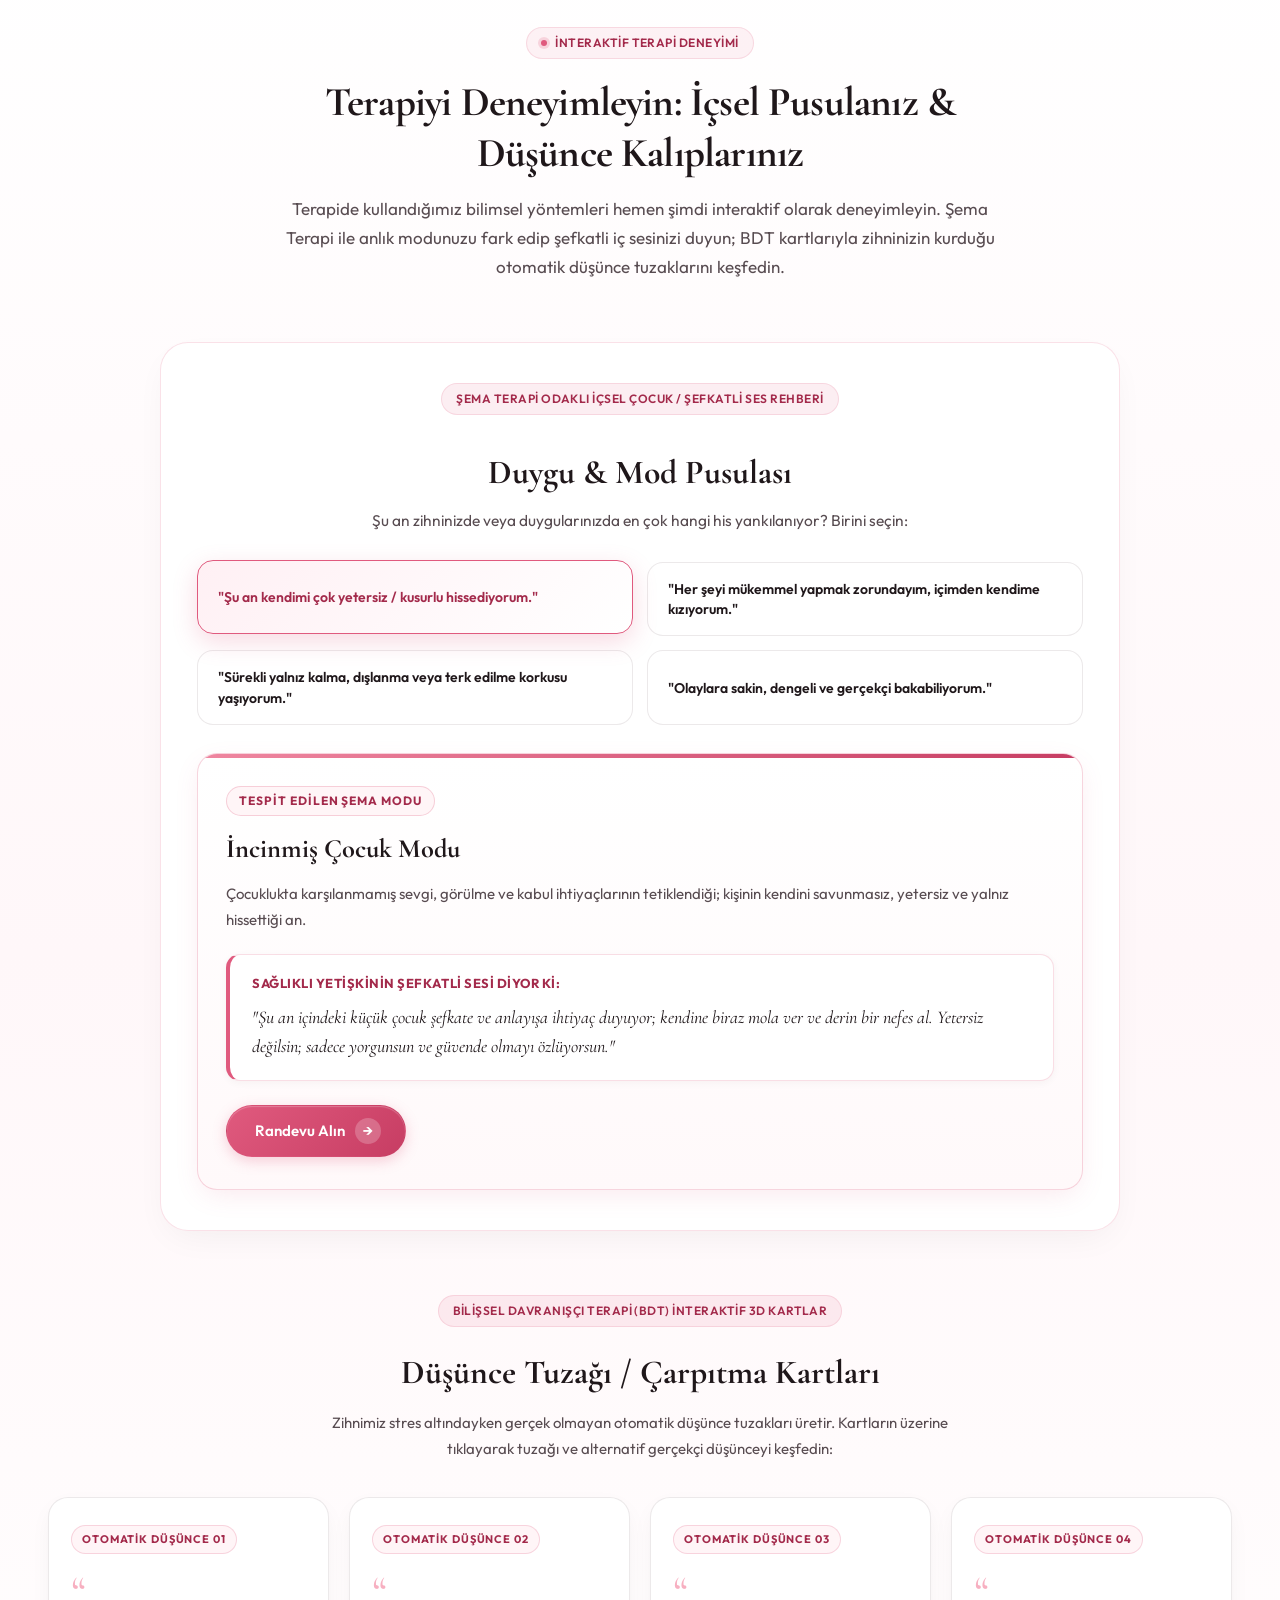
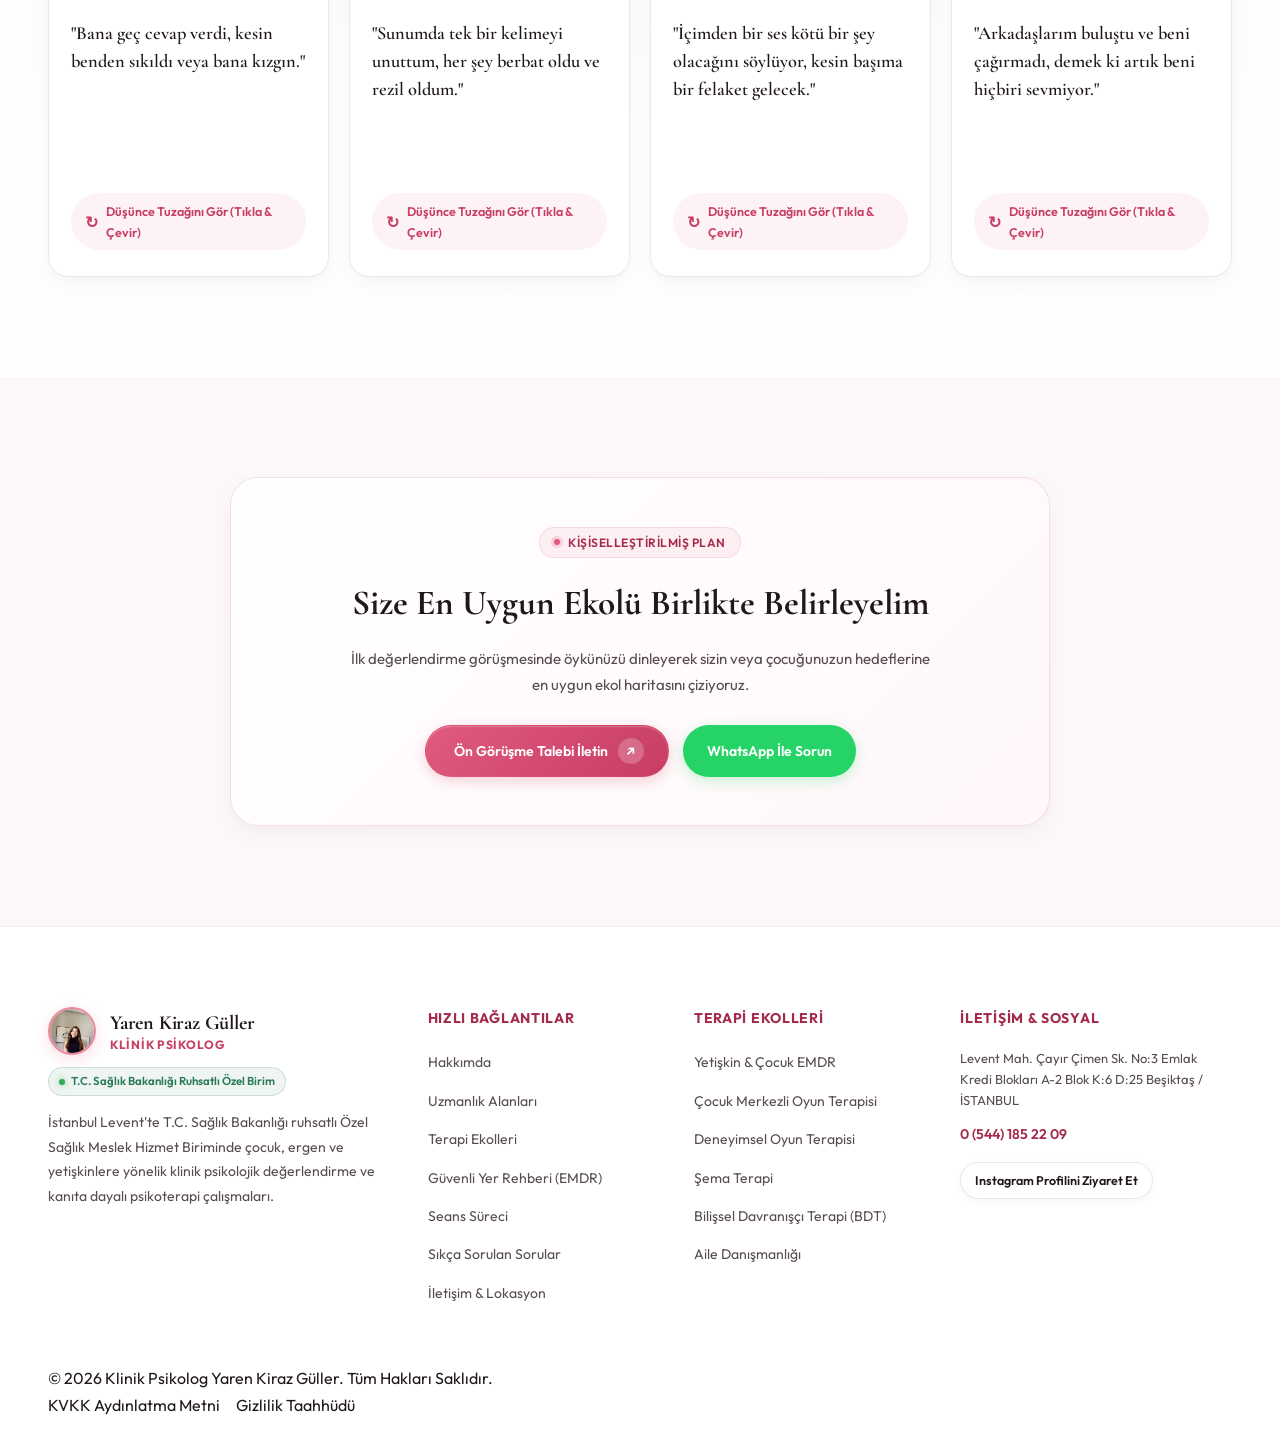
==== commit b2c3a6f7: "Keep header and hamburger menu fixed on scroll; reduce subpage splash screen duration by half" ====
--- a/ekoller.html
+++ b/ekoller.html
@@ -29,7 +29,7 @@
 <body>
 
   <!-- LÜKS SPLASH SCREEN (Karşılama Ekranı) -->
-  <div id="splash-screen" class="splash-screen-overlay" aria-hidden="true">
+  <div id="splash-screen" class="splash-screen-overlay splash-fast" data-speed="fast" aria-hidden="true">
     <div class="splash-content">
       <div class="splash-avatar-glow"></div>
       <div class="splash-avatar-ring">
--- a/assets/css/styles.css
+++ b/assets/css/styles.css
@@ -273,14 +273,21 @@
 }
 
 /* ===================================================================
-   FLOATING ISLAND NAVIGATION (Modern Haptic Navbar)
+   FLOATING ISLAND NAVIGATION (Sabit & Sürekli Görünür Header)
    =================================================================== */
 .site-header {
-  position: sticky;
-  top: 16px;
-  z-index: 90;
+  position: fixed;
+  top: 12px;
+  left: 0;
+  right: 0;
+  z-index: 1000;
   padding: 0 16px;
+  pointer-events: none;
   transition: transform var(--duration-normal) var(--ease-spring);
+}
+
+.site-header .nav-island {
+  pointer-events: auto;
 }
 
 .nav-island {
@@ -686,7 +693,7 @@
    HERO SECTION
    =================================================================== */
 .hero-section {
-  padding-top: 40px;
+  padding-top: calc(var(--header-height) + 24px);
   padding-bottom: 80px;
   position: relative;
 }
@@ -1274,6 +1281,26 @@
 @keyframes splashPulse {
   0% { transform: scale(0.97); box-shadow: 0 8px 24px rgba(224, 90, 126, 0.25); }
   100% { transform: scale(1.03); box-shadow: 0 16px 40px rgba(224, 90, 126, 0.45); }
+}
+
+/* Alt Sayfalar İçin Hızlı Mikro-Splash (Ana Splash'in Tam Yarısı Sürede) */
+.splash-screen-overlay.splash-fast {
+  transition: opacity 0.4s cubic-bezier(0.16, 1, 0.3, 1),
+              visibility 0.4s ease;
+}
+
+.splash-screen-overlay.splash-fast .splash-loader-progress {
+  animation: splashFillFast 0.65s cubic-bezier(0.16, 1, 0.3, 1) forwards;
+}
+
+.splash-screen-overlay.splash-fast .splash-avatar-ring {
+  animation-duration: 1.2s;
+}
+
+@keyframes splashFillFast {
+  0% { width: 0%; }
+  60% { width: 75%; }
+  100% { width: 100%; }
 }
 
 .process-step-card {
@@ -2463,6 +2490,14 @@
   .hero-cta-group .btn {
     width: 100%;
   }
+  .site-header {
+    top: 8px;
+    padding: 0 10px;
+  }
+  .hero-section {
+    padding-top: calc(var(--header-height) + 16px);
+    padding-bottom: 48px;
+  }
 }
 
 
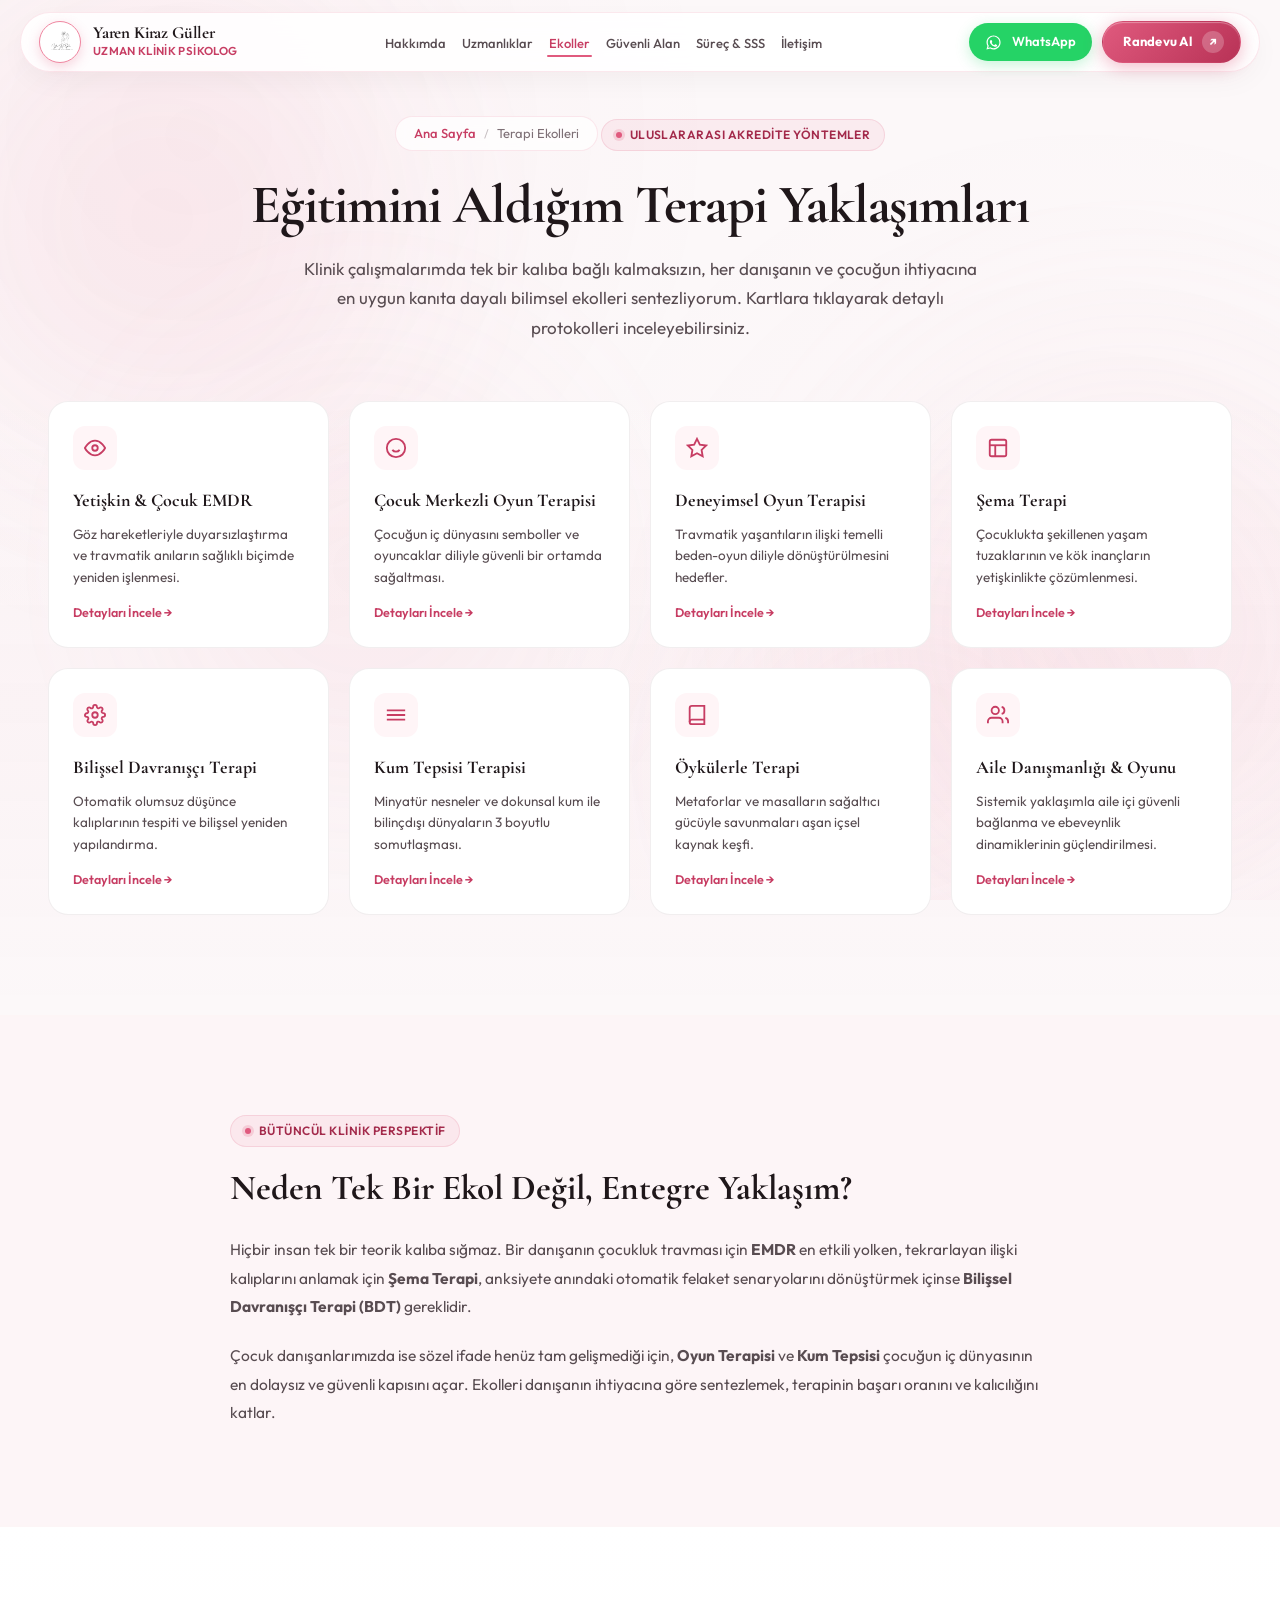
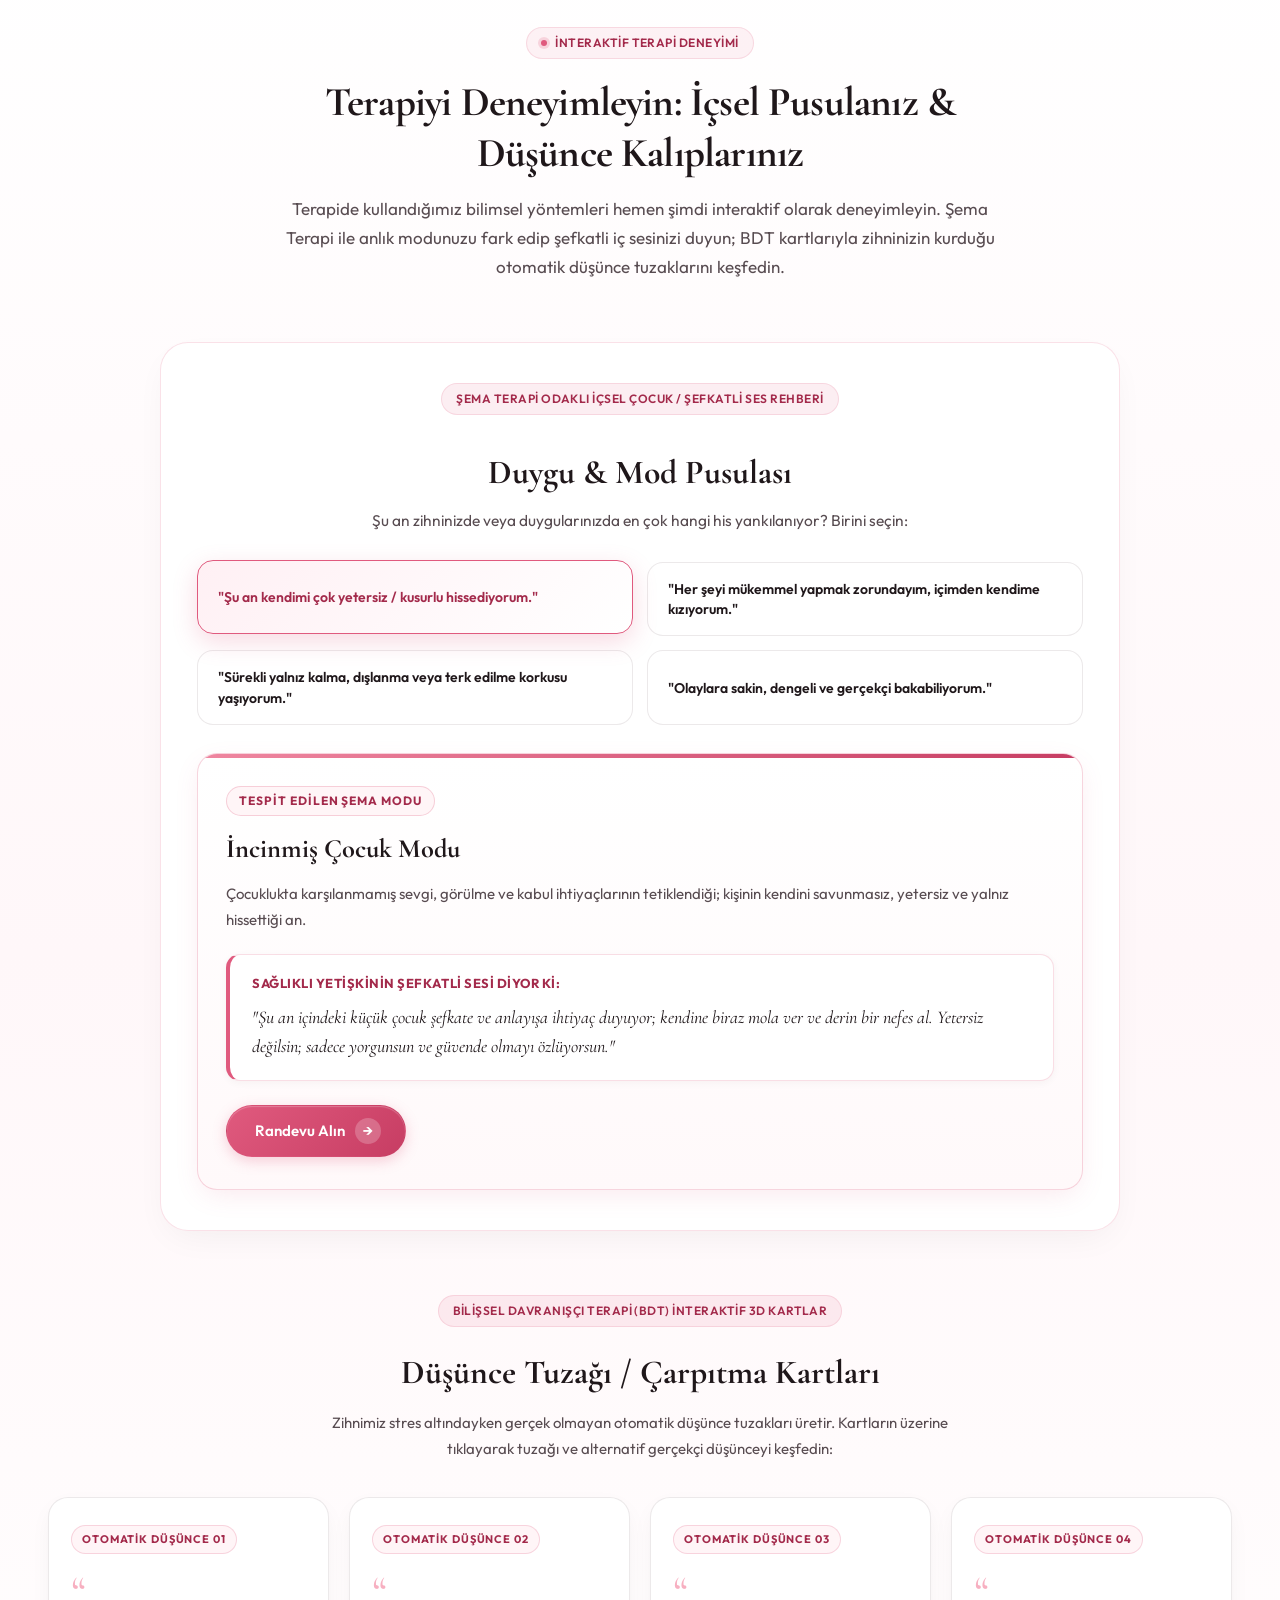
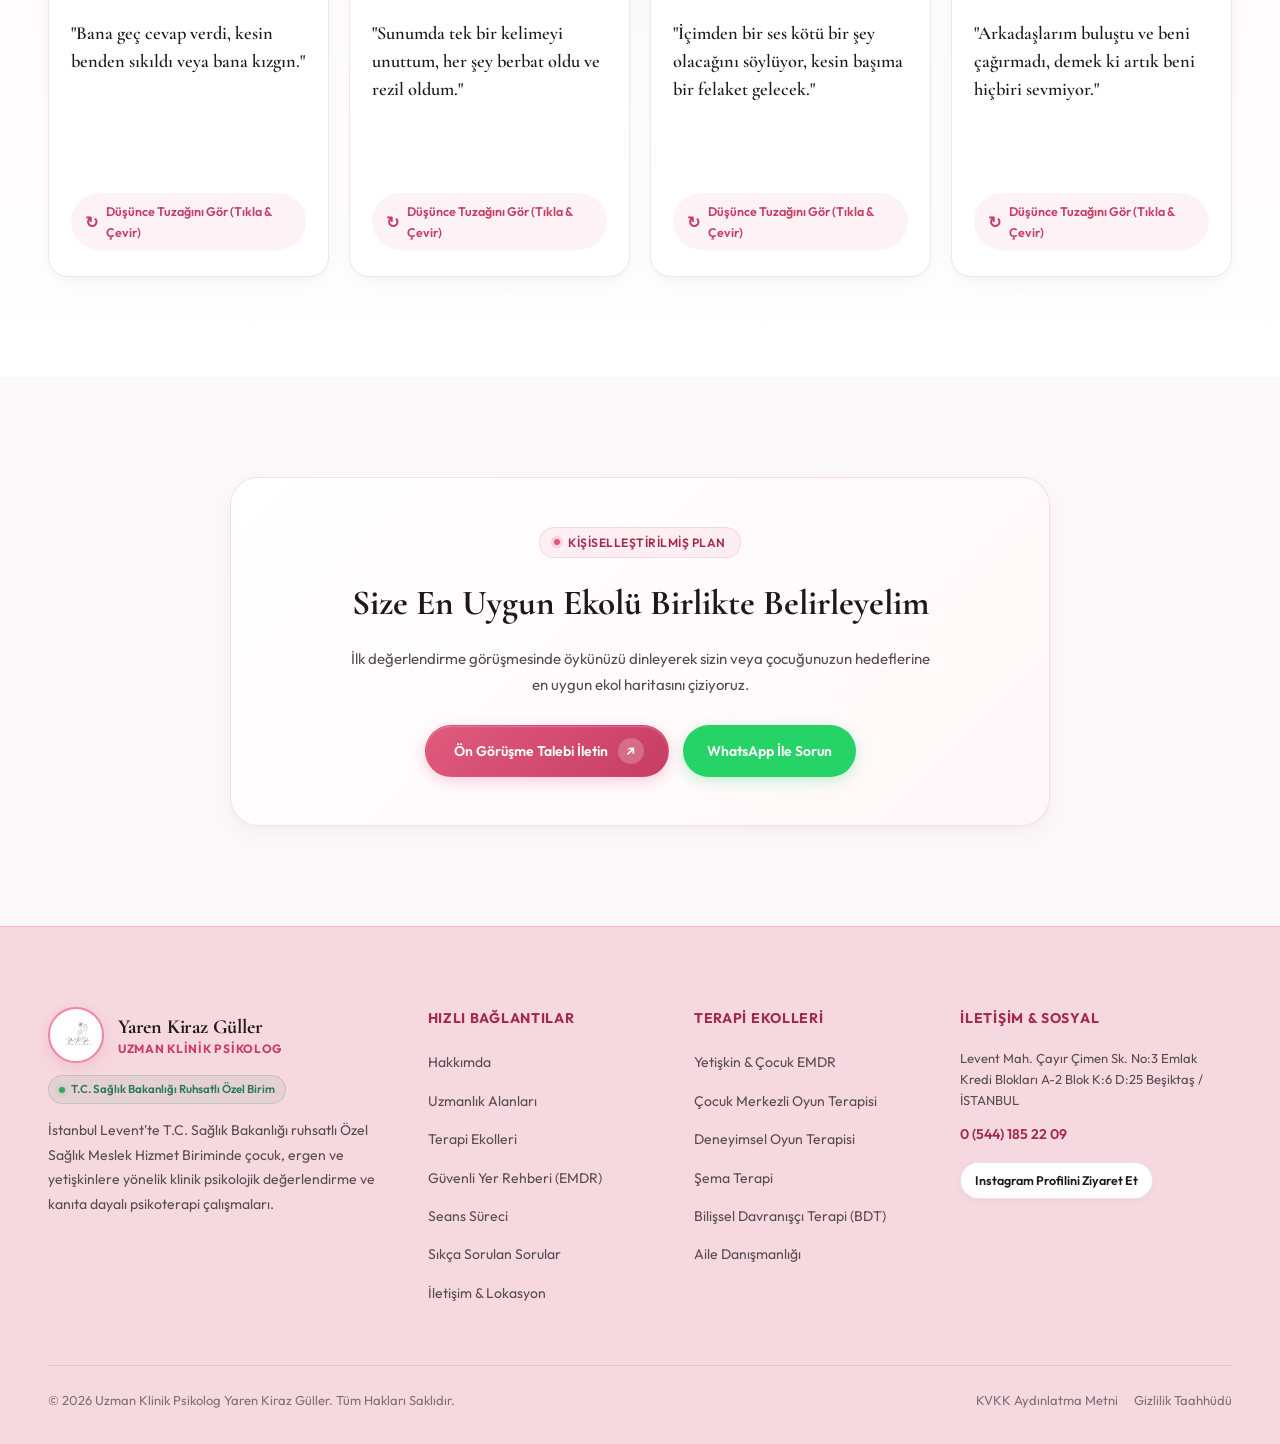
==== commit 10fef318: "feat: resmi logo, yukari tasinan randevu alani, doktorsitesi entegrasyonu, one cikan cta ve bilimsel" ====
--- a/ekoller.html
+++ b/ekoller.html
@@ -33,10 +33,10 @@
     <div class="splash-content">
       <div class="splash-avatar-glow"></div>
       <div class="splash-avatar-ring">
-        <img src="assets/images/yaren-kiraz-portrait.jpg" alt="Klinik Psikolog Yaren Kiraz Güller" class="splash-avatar-img">
+        <img src="assets/images/yaren-kiraz-portrait.jpg" alt="Uzman Klinik Psikolog Yaren Kiraz Güller" class="splash-avatar-img">
       </div>
       <div class="splash-eyebrow">T.C. Sağlık Bakanlığı Ruhsatlı Özel Sağlık Birimi</div>
-      <h2 class="splash-title">Klinik Psikolog Yaren Kiraz Güller</h2>
+      <h2 class="splash-title">Uzman Klinik Psikolog Yaren Kiraz Güller</h2>
       <p class="splash-quote">"İçsel dengenizi ve şefkatli bir terapi alanını keşfedin."</p>
       <div class="splash-loader-bar">
         <div class="splash-loader-progress"></div>
@@ -58,11 +58,11 @@
   <header class="site-header">
     <nav class="nav-island" aria-label="Ana Gezinti">
       <div class="brand-wrapper">
-        <a href="index.html" class="brand-link" title="Klinik Psikolog Yaren Kiraz Güller">
-          <img src="assets/images/yaren-kiraz-portrait.jpg" alt="Klinik Psikolog Yaren Kiraz Güller" class="brand-avatar-img">
+        <a href="index.html" class="brand-link" title="Uzman Klinik Psikolog Yaren Kiraz Güller">
+          <img src="assets/images/logo.png" alt="Uzman Klinik Psikolog Yaren Kiraz Güller Logo" class="brand-logo-img">
           <div class="brand-text">
             <span class="brand-name">Yaren Kiraz Güller</span>
-            <span class="brand-title">Klinik Psikolog</span>
+            <span class="brand-title">Uzman Klinik Psikolog</span>
           </div>
         </a>
       </div>
@@ -77,7 +77,7 @@
       </ul>
 
       <div class="nav-actions">
-        <a href="https://wa.me/905441852209?text=Merhaba%20Klinik%20Psikolog%20Yaren%20Kiraz%20G%C3%BCller%2C%20seans%20bilgisi%20ve%20randevu%20hakk%C4%B1nda%20g%C3%B6r%C3%BC%C5%9Fmek%20istiyorum." 
+        <a href="https://wa.me/905441852209?text=Merhaba%20Uzman%20Klinik%20Psikolog%20Yaren%20Kiraz%20G%C3%BCller%2C%20seans%20bilgisi%20ve%20randevu%20hakk%C4%B1nda%20g%C3%B6r%C3%BC%C5%9Fmek%20istiyorum." 
            target="_blank" 
            rel="noopener noreferrer" 
            class="btn btn-whatsapp" 
@@ -88,7 +88,7 @@
           <span>WhatsApp</span>
         </a>
 
-        <a href="iletisim.html" class="btn btn-primary" style="padding: 9px 20px; font-size: 0.8125rem;">
+        <a href="iletisim.html" class="btn btn-primary btn-randevu-highlight" style="padding: 9px 20px; font-size: 0.8125rem;">
           <span>Randevu Al</span>
           <span class="btn-nested-icon" aria-hidden="true" style="width: 22px; height: 22px; font-size: 0.75rem;">↗</span>
         </a>
@@ -107,10 +107,10 @@
   <aside class="mobile-drawer" role="dialog" aria-modal="true" aria-label="Mobil Gezinti Menüsü">
     <div class="mobile-drawer-header">
       <div class="mobile-drawer-brand">
-        <img src="assets/images/yaren-kiraz-portrait.jpg" alt="Klinik Psikolog Yaren Kiraz Güller" class="mobile-drawer-avatar">
+        <img src="assets/images/logo.png" alt="Uzman Klinik Psikolog Yaren Kiraz Güller" class="mobile-drawer-avatar">
         <div class="mobile-drawer-brand-text">
           <span class="mobile-drawer-name">Yaren Kiraz Güller</span>
-          <span class="mobile-drawer-badge">T.C. Sağlık Bakanlığı Ruhsatlı</span>
+          <span class="mobile-drawer-badge">Uzman Klinik Psikolog</span>
         </div>
       </div>
       <button class="mobile-drawer-close" aria-label="Menüyü Kapat">
@@ -667,11 +667,11 @@
     <div class="container">
       <div class="footer-top-grid">
         <div class="footer-brand-col">
-          <a href="index.html" class="footer-brand-link" title="Klinik Psikolog Yaren Kiraz Güller - Ana Sayfa">
-            <img src="assets/images/yaren-kiraz-portrait.jpg" alt="Klinik Psikolog Yaren Kiraz Güller" class="footer-brand-avatar">
+          <a href="index.html" class="footer-brand-link" title="Uzman Klinik Psikolog Yaren Kiraz Güller - Ana Sayfa">
+            <img src="assets/images/logo.png" alt="Uzman Klinik Psikolog Yaren Kiraz Güller" class="footer-brand-avatar footer-brand-logo">
             <div class="footer-brand-text">
               <span class="footer-brand-name">Yaren Kiraz Güller</span>
-              <span class="footer-brand-title">Klinik Psikolog</span>
+              <span class="footer-brand-title">Uzman Klinik Psikolog</span>
             </div>
           </a>
           <div class="footer-accreditation-pill">
@@ -723,7 +723,7 @@
       </div>
 
       <div class="footer-bottom-bar">
-        <div>© 2026 Klinik Psikolog Yaren Kiraz Güller. Tüm Hakları Saklıdır.</div>
+        <div>© 2026 Uzman Klinik Psikolog Yaren Kiraz Güller. Tüm Hakları Saklıdır.</div>
         <div style="display: flex; gap: 16px;">
           <a href="iletisim.html" class="footer-legal-link">KVKK Aydınlatma Metni</a>
           <a href="iletisim.html" class="footer-legal-link">Gizlilik Taahhüdü</a>
--- a/assets/css/styles.css
+++ b/assets/css/styles.css
@@ -65,14 +65,15 @@
 
 html {
   scroll-behavior: smooth;
+  scroll-padding-top: 80px;
   text-size-adjust: 100%;
   -webkit-font-smoothing: antialiased;
   -moz-osx-font-smoothing: grayscale;
   background-color: var(--warm-bg);
   color: var(--text-primary);
-  overflow-x: hidden;
-  max-width: 100vw;
-  width: 100%;
+  overflow-x: hidden !important;
+  max-width: 100% !important;
+  width: 100% !important;
 }
 
 body {
@@ -81,10 +82,11 @@
   line-height: 1.65;
   background-color: var(--warm-bg);
   color: var(--text-primary);
-  overflow-x: hidden;
-  max-width: 100vw;
-  width: 100%;
+  overflow-x: hidden !important;
+  max-width: 100% !important;
+  width: 100% !important;
   position: relative;
+  touch-action: pan-y; /* Mobilde istenmeyen yatay sürüklemeyi/kaymayı kilitler */
 }
 
 .hero-section,
@@ -243,21 +245,25 @@
   display: none;
 }
 
-/* Brand Avatar Görseli (Header & Footer) */
-.brand-avatar-img {
+/* Brand Avatar & Logo Görseli (Header, Drawer, Footer) */
+.brand-avatar-img,
+.brand-logo-img {
   width: 42px;
   height: 42px;
   border-radius: 50%;
-  object-fit: cover;
-  object-position: center 15%;
-  border: 2px solid var(--rose-400);
+  object-fit: contain;
+  background: #FFFFFF;
+  border: 1.5px solid var(--rose-400);
+  padding: 1px;
   box-shadow: 0 4px 12px rgba(224, 90, 126, 0.25);
   flex-shrink: 0;
-  transition: transform var(--duration-fast) var(--ease-spring);
-}
-
-.brand-link:hover .brand-avatar-img {
+  transition: transform var(--duration-fast) var(--ease-spring), box-shadow var(--duration-fast) ease;
+}
+
+.brand-link:hover .brand-avatar-img,
+.brand-link:hover .brand-logo-img {
   transform: scale(1.06);
+  box-shadow: 0 6px 18px rgba(224, 90, 126, 0.35);
 }
 
 /* Container - Merkezli ve Dengeli Grid Koruması */
@@ -270,6 +276,14 @@
   padding-right: 28px;
   position: relative;
   z-index: 2;
+  box-sizing: border-box;
+}
+
+@media (max-width: 768px) {
+  .container {
+    padding-left: 16px;
+    padding-right: 16px;
+  }
 }
 
 /* ===================================================================
@@ -607,6 +621,9 @@
   border-radius: var(--radius-outer);
   padding: 8px;
   box-shadow: var(--shadow-subtle);
+  width: 100%;
+  max-width: 100%;
+  box-sizing: border-box;
   transition: transform var(--duration-normal) var(--ease-spring),
               box-shadow var(--duration-normal) var(--ease-smooth),
               border-color var(--duration-fast) ease;
@@ -624,8 +641,22 @@
   box-shadow: inset 0 1px 1px rgba(255, 255, 255, 0.9);
   padding: 32px;
   height: 100%;
+  width: 100%;
+  max-width: 100%;
+  box-sizing: border-box;
   display: flex;
   flex-direction: column;
+}
+
+@media (max-width: 768px) {
+  .double-bezel-outer {
+    padding: 5px;
+    border-radius: 20px;
+  }
+  .double-bezel-inner {
+    padding: 20px 14px;
+    border-radius: 16px;
+  }
 }
 
 /* 3D Tilt Card Perspective Container */
@@ -975,6 +1006,21 @@
   display: flex;
   align-items: center;
   justify-content: space-between;
+  flex-wrap: wrap;
+  gap: 12px;
+}
+
+@media (max-width: 520px) {
+  .service-footer {
+    flex-direction: column;
+    align-items: stretch;
+    text-align: center;
+    gap: 14px;
+  }
+  .service-footer .btn {
+    width: 100%;
+    justify-content: center;
+  }
 }
 
 /* ===================================================================
@@ -1620,6 +1666,247 @@
 }
 
 /* ===================================================================
+   DUAL-ACTION APPOINTMENT SUBMISSION (WhatsApp & E-Posta Engine)
+   bursapsikologum.com Architecture - Zero Fake Submission & Zero Layout Shift
+   =================================================================== */
+#booking-steps-wrapper {
+  width: 100%;
+  max-width: 100%;
+  min-height: 480px; /* Sayfa yüksekliğini sabitler, form ve onay arasında sıfır dikey zıplama/kayma */
+  box-sizing: border-box;
+  overflow: hidden;
+  display: flex;
+  flex-direction: column;
+  justify-content: center;
+}
+
+#booking-form-view {
+  width: 100%;
+  max-width: 100%;
+  box-sizing: border-box;
+}
+
+.appointment-submit-grid {
+  display: grid;
+  grid-template-columns: 1fr;
+  gap: 10px;
+  margin-top: 14px;
+  margin-bottom: 8px;
+  width: 100%;
+  max-width: 100%;
+  box-sizing: border-box;
+}
+
+@media (min-width: 900px) {
+  .appointment-submit-grid {
+    grid-template-columns: 1fr 1fr;
+    gap: 12px;
+  }
+}
+
+.appointment-action-btn {
+  width: 100%;
+  max-width: 100%;
+  box-sizing: border-box;
+  display: inline-flex;
+  align-items: center;
+  justify-content: center;
+  gap: 8px;
+  padding: 13px 14px;
+  font-size: 0.84375rem;
+  font-weight: 600;
+  border-radius: 14px;
+  cursor: pointer;
+  white-space: normal;
+  text-align: center;
+  transition: transform var(--duration-fast) var(--ease-spring),
+              box-shadow var(--duration-fast) ease,
+              background var(--duration-fast) ease;
+}
+
+.appointment-action-btn span {
+  white-space: normal;
+  line-height: 1.35;
+}
+
+.appointment-action-btn:hover {
+  transform: translateY(-2px);
+}
+
+.appointment-action-btn:active {
+  transform: translateY(0);
+}
+
+.appointment-dispatch-note {
+  font-size: 0.75rem;
+  color: var(--text-muted);
+  text-align: center;
+  line-height: 1.55;
+  margin-top: 6px;
+  margin-bottom: 0;
+  width: 100%;
+  box-sizing: border-box;
+}
+
+.appointment-dispatch-note strong {
+  color: var(--rose-700);
+  font-weight: 700;
+}
+
+/* PENDING DISPATCH CONFIRMATION VIEW (bursapsikologum.com Pattern - Zero Animation Jump) */
+.booking-success-view {
+  display: flex;
+  flex-direction: column;
+  align-items: center;
+  text-align: center;
+  padding: 16px 4px;
+  gap: 16px;
+  width: 100%;
+  max-width: 100%;
+  box-sizing: border-box;
+  overflow: hidden;
+  transform: none !important;
+  animation: none !important;
+}
+
+.booking-success-view.hidden {
+  display: none !important;
+}
+
+.booking-success-icon-wrap {
+  position: relative;
+  width: 68px;
+  height: 68px;
+  border-radius: 50%;
+  background: var(--rose-50);
+  border: 2px solid var(--rose-300);
+  color: var(--rose-600);
+  display: flex;
+  align-items: center;
+  justify-content: center;
+  box-shadow: 0 8px 24px rgba(224, 90, 126, 0.16);
+  margin: 0 auto;
+  flex-shrink: 0;
+}
+
+.booking-pulse-badge {
+  position: absolute;
+  top: -2px;
+  right: -2px;
+  width: 16px;
+  height: 16px;
+  border-radius: 50%;
+  background: #10B981;
+  border: 2px solid #FFFFFF;
+  box-shadow: 0 0 0 3px rgba(16, 185, 129, 0.25);
+}
+
+.booking-success-header {
+  display: flex;
+  flex-direction: column;
+  gap: 6px;
+  align-items: center;
+  width: 100%;
+  box-sizing: border-box;
+}
+
+.booking-success-tag {
+  display: inline-block;
+  padding: 4px 14px;
+  border-radius: 9999px;
+  background: rgba(224, 90, 126, 0.08);
+  border: 1px solid rgba(224, 90, 126, 0.22);
+  color: var(--rose-700);
+  font-size: 0.71875rem;
+  font-weight: 700;
+  letter-spacing: 0.05em;
+  text-transform: uppercase;
+}
+
+.booking-success-title {
+  font-family: var(--font-serif);
+  font-size: 1.55rem;
+  font-weight: 700;
+  color: var(--text-primary);
+  margin: 0;
+  line-height: 1.25;
+}
+
+.booking-success-desc {
+  font-size: 0.875rem;
+  color: var(--text-secondary);
+  max-width: 440px;
+  width: 100%;
+  margin: 0 auto;
+  line-height: 1.6;
+  box-sizing: border-box;
+}
+
+.booking-success-desc strong {
+  color: var(--text-primary);
+  font-weight: 700;
+}
+
+.booking-warning-box {
+  max-width: 100%;
+  width: 100%;
+  box-sizing: border-box;
+  padding: 14px 16px;
+  border-radius: 14px;
+  background: #FFFBEB;
+  border: 1.5px solid #FCD34D;
+  text-align: left;
+  box-shadow: 0 4px 14px rgba(245, 158, 11, 0.08);
+}
+
+.booking-warning-head {
+  display: flex;
+  align-items: center;
+  gap: 8px;
+  color: #92400E;
+  font-size: 0.78125rem;
+  font-weight: 700;
+  text-transform: uppercase;
+  letter-spacing: 0.04em;
+  margin-bottom: 6px;
+}
+
+.booking-warning-text {
+  font-size: 0.8125rem;
+  color: #78350F;
+  line-height: 1.55;
+  margin: 0;
+  word-break: break-word;
+}
+
+.booking-warning-text strong {
+  color: #92400E;
+  font-weight: 700;
+}
+
+.booking-success-actions {
+  display: flex;
+  flex-direction: column;
+  align-items: stretch;
+  gap: 10px;
+  width: 100%;
+  max-width: 100%;
+  box-sizing: border-box;
+  margin-top: 6px;
+}
+
+.booking-success-actions .btn {
+  width: 100%;
+  max-width: 100%;
+  box-sizing: border-box;
+  padding: 12px 16px;
+  font-size: 0.8125rem;
+  justify-content: center;
+  white-space: normal;
+  text-align: center;
+}
+
+/* ===================================================================
    MODAL COMPONENT (Ekol Detayları & KVKK)
    =================================================================== */
 .modal-overlay {
@@ -1628,34 +1915,48 @@
   background: rgba(31, 23, 26, 0.6);
   backdrop-filter: blur(10px);
   -webkit-backdrop-filter: blur(10px);
-  z-index: 200;
+  z-index: 2000;
   display: flex;
   align-items: center;
   justify-content: center;
   padding: 20px;
   opacity: 0;
+  visibility: hidden; /* Kapalıyken mobilde kesinlikle görünmez & yatay taşma yapmaz */
   pointer-events: none;
-  transition: opacity var(--duration-normal) ease;
+  transition: opacity var(--duration-normal) ease, visibility var(--duration-normal) ease;
 }
 
 .modal-overlay.open {
   opacity: 1;
+  visibility: visible;
   pointer-events: auto;
 }
 
 .modal-container {
   background: #FFFFFF;
   width: 100%;
-  max-width: 640px;
+  max-width: 580px;
   max-height: 90vh;
   overflow-y: auto;
-  border-radius: 28px;
-  padding: 36px;
+  border-radius: 26px;
+  padding: 32px 24px;
   position: relative;
   border: 1px solid rgba(224, 90, 126, 0.2);
   box-shadow: var(--shadow-dropdown);
+  box-sizing: border-box;
   transform: scale(0.94) translateY(12px);
   transition: transform var(--duration-normal) var(--ease-spring);
+}
+
+@media (max-width: 640px) {
+  .modal-overlay {
+    padding: 12px;
+  }
+  .modal-container {
+    padding: 24px 16px;
+    border-radius: 20px;
+    max-height: 88vh;
+  }
 }
 
 .modal-overlay.open .modal-container {
@@ -1702,8 +2003,8 @@
    FOOTER SECTION
    =================================================================== */
 .site-footer {
-  background-color: #FFFFFF;
-  border-top: 1px solid var(--border-hairline);
+  background-color: rgba(224, 90, 126, 0.20);
+  border-top: 1px solid rgba(224, 90, 126, 0.25);
   padding: 80px 0 32px;
   position: relative;
 }
@@ -1736,19 +2037,22 @@
   opacity: 0.92;
 }
 
-.footer-brand-avatar {
-  width: 48px;
-  height: 48px;
+.footer-brand-avatar,
+.footer-brand-logo {
+  width: 56px;
+  height: 56px;
   border-radius: 50%;
-  object-fit: cover;
-  object-position: center 15%;
+  object-fit: contain;
+  background: #FFFFFF;
   border: 2px solid var(--rose-400);
+  padding: 2px;
   box-shadow: 0 4px 14px rgba(224, 90, 126, 0.2);
   flex-shrink: 0;
   transition: transform var(--duration-fast) var(--ease-spring);
 }
 
-.footer-brand-link:hover .footer-brand-avatar {
+.footer-brand-link:hover .footer-brand-avatar,
+.footer-brand-link:hover .footer-brand-logo {
   transform: scale(1.06);
 }
 
@@ -1834,18 +2138,21 @@
 }
 
 .footer-legal-notice {
-  background-color: var(--warm-surface-muted);
+  background-color: rgba(255, 255, 255, 0.70);
+  backdrop-filter: blur(8px);
+  -webkit-backdrop-filter: blur(8px);
   border-radius: 16px;
   padding: 16px 20px;
   font-size: 0.78125rem;
   color: var(--text-muted);
   line-height: 1.6;
   margin-bottom: 32px;
-  border: 1px solid var(--border-hairline);
-}
-
-.footer-bottom {
-  border-top: 1px solid var(--border-hairline);
+  border: 1px solid rgba(224, 90, 126, 0.22);
+}
+
+.footer-bottom,
+.footer-bottom-bar {
+  border-top: 1px solid rgba(224, 90, 126, 0.22);
   padding-top: 24px;
   display: flex;
   align-items: center;
@@ -2257,20 +2564,22 @@
     top: 0;
     right: 0;
     width: 88%;
-    max-width: 360px;
+    max-width: 340px;
     height: 100dvh;
     height: 100vh;
     background: #FFFFFF;
     box-shadow: -14px 0 50px rgba(40, 20, 25, 0.18);
     z-index: 9999;
     transform: translateX(100%);
-    transition: transform 0.4s cubic-bezier(0.16, 1, 0.3, 1);
+    visibility: hidden; /* Kapalıyken mobilde kesinlikle görünmez & yatay taşma/kayma yapmaz */
+    transition: transform 0.35s cubic-bezier(0.16, 1, 0.3, 1), visibility 0.35s ease;
     pointer-events: none;
     overflow: hidden;
   }
 
   .mobile-drawer.open {
     transform: translateX(0);
+    visibility: visible;
     pointer-events: auto;
   }
 
@@ -2291,12 +2600,13 @@
   }
 
   .mobile-drawer-avatar {
-    width: 44px;
-    height: 44px;
+    width: 48px;
+    height: 48px;
     border-radius: 50%;
-    object-fit: cover;
-    object-position: center 15%;
+    object-fit: contain;
+    background: #FFFFFF;
     border: 2px solid var(--rose-400);
+    padding: 2px;
     box-shadow: 0 4px 12px rgba(224, 90, 126, 0.2);
     flex-shrink: 0;
   }
@@ -2444,8 +2754,20 @@
   :root {
     --header-height: 68px;
   }
-  .nav-actions .btn-whatsapp,
+  .nav-actions .btn-whatsapp {
+    display: none;
+  }
   .nav-actions .btn-primary {
+    display: inline-flex !important;
+    padding: 7px 13px !important;
+    font-size: 0.75rem !important;
+    font-weight: 700 !important;
+    border-radius: 9999px !important;
+    box-shadow: 0 3px 12px rgba(224, 90, 126, 0.35) !important;
+    white-space: nowrap !important;
+    letter-spacing: 0.01em;
+  }
+  .nav-actions .btn-primary .btn-nested-icon {
     display: none;
   }
   .services-grid {
@@ -2493,10 +2815,90 @@
   .site-header {
     top: 8px;
     padding: 0 10px;
+    width: 100%;
+    max-width: 100%;
+    box-sizing: border-box;
+  }
+  .nav-island {
+    padding: 6px 12px;
+    gap: 8px;
+    width: 100%;
+    max-width: 100%;
+    box-sizing: border-box;
+  }
+  .brand-name {
+    font-size: 0.9375rem;
+    white-space: nowrap;
+  }
+  .brand-title {
+    font-size: 0.65625rem;
+    white-space: nowrap;
+  }
+  .brand-avatar-img,
+  .brand-logo-img {
+    width: 36px;
+    height: 36px;
+  }
+  .form-field {
+    min-width: 0;
+    width: 100%;
+    max-width: 100%;
+    box-sizing: border-box;
+  }
+  .form-input,
+  .form-select,
+  .form-textarea {
+    font-size: 16px; /* iOS Safari otomatik form zoom'unu engeller */
+    max-width: 100%;
+    box-sizing: border-box;
   }
   .hero-section {
     padding-top: calc(var(--header-height) + 16px);
     padding-bottom: 48px;
+  }
+}
+
+@media (max-width: 380px) {
+  .site-header {
+    padding: 0 6px;
+  }
+  .nav-island {
+    padding: 5px 8px;
+    gap: 6px;
+  }
+  .brand-wrapper {
+    gap: 6px;
+  }
+  .brand-name {
+    font-size: 0.84375rem;
+  }
+  .brand-title {
+    font-size: 0.625rem;
+  }
+  .brand-avatar-img,
+  .brand-logo-img {
+    width: 32px;
+    height: 32px;
+  }
+  .nav-actions {
+    gap: 4px;
+  }
+  .nav-actions .btn-primary {
+    padding: 6px 9px !important;
+    font-size: 0.6875rem !important;
+  }
+  .mobile-menu-toggle {
+    width: 34px;
+    height: 34px;
+  }
+}
+
+@media (max-width: 330px) {
+  .brand-title {
+    display: none;
+  }
+  .brand-name {
+    font-size: 0.78125rem;
   }
 }
 
@@ -2951,3 +3353,186 @@
     padding: 28px 20px;
   }
 }
+
+/* ===================================================================
+   LÜKS VE YÜKSEK ÖNCELİKLİ RANDEVU BUTONU & DOKTORSİTESİ ENTEGRASYONU
+   =================================================================== */
+.btn-randevu-highlight {
+  background: linear-gradient(135deg, #E05A7E 0%, #B83256 100%) !important;
+  color: #FFFFFF !important;
+  font-weight: 700 !important;
+  letter-spacing: 0.02em;
+  box-shadow: 0 4px 18px rgba(224, 90, 126, 0.42), inset 0 1px 1px rgba(255, 255, 255, 0.35) !important;
+  position: relative;
+  overflow: hidden;
+  transition: all var(--duration-fast) var(--ease-spring) !important;
+}
+
+.btn-randevu-highlight:hover {
+  background: linear-gradient(135deg, #C43B62 0%, #9E1F42 100%) !important;
+  box-shadow: 0 8px 26px rgba(224, 90, 126, 0.55), inset 0 1px 1px rgba(255, 255, 255, 0.45) !important;
+  transform: translateY(-2px);
+  color: #FFFFFF !important;
+}
+
+/* Doktorsitesi Online Takvim Kartı */
+.doktorsitesi-booking-card {
+  background: linear-gradient(145deg, #FFFFFF, rgba(253, 242, 244, 0.85));
+  border: 1.5px solid rgba(224, 90, 126, 0.28);
+  border-radius: 20px;
+  padding: 24px;
+  margin-bottom: 24px;
+  box-shadow: 0 8px 24px rgba(74, 45, 52, 0.06);
+  position: relative;
+  overflow: hidden;
+  box-sizing: border-box;
+}
+
+.doktorsitesi-booking-card::before {
+  content: '';
+  position: absolute;
+  top: 0;
+  left: 0;
+  right: 0;
+  height: 4px;
+  background: linear-gradient(90deg, #00A896, #E05A7E);
+}
+
+.doktorsitesi-header {
+  display: flex;
+  align-items: center;
+  justify-content: space-between;
+  gap: 16px;
+  flex-wrap: wrap;
+  margin-bottom: 14px;
+}
+
+.doktorsitesi-badge-wrap {
+  display: flex;
+  align-items: center;
+  gap: 12px;
+}
+
+.doktorsitesi-icon-box {
+  width: 46px;
+  height: 46px;
+  border-radius: 12px;
+  background: #E6F7F5;
+  color: #00A896;
+  display: flex;
+  align-items: center;
+  justify-content: center;
+  font-weight: 800;
+  font-size: 1.1rem;
+  box-shadow: 0 3px 10px rgba(0, 168, 150, 0.18);
+  flex-shrink: 0;
+}
+
+.doktorsitesi-title-group h4 {
+  font-family: var(--font-serif);
+  font-size: 1.25rem;
+  color: var(--text-primary);
+  margin: 0 0 2px 0;
+  line-height: 1.25;
+}
+
+.doktorsitesi-title-group span {
+  font-size: 0.78125rem;
+  color: #00A896;
+  font-weight: 600;
+  text-transform: uppercase;
+  letter-spacing: 0.05em;
+}
+
+.doktorsitesi-features {
+  display: grid;
+  grid-template-columns: repeat(auto-fit, minmax(200px, 1fr));
+  gap: 10px;
+  margin: 16px 0 20px 0;
+}
+
+.doktorsitesi-feature-item {
+  display: flex;
+  align-items: center;
+  gap: 8px;
+  font-size: 0.8125rem;
+  color: var(--text-secondary);
+}
+
+.doktorsitesi-feature-item svg {
+  color: #00A896;
+  flex-shrink: 0;
+}
+
+.btn-doktorsitesi {
+  background: linear-gradient(135deg, #00A896, #028090);
+  color: #FFFFFF !important;
+  border: none;
+  padding: 12px 22px;
+  font-weight: 600;
+  border-radius: 9999px;
+  display: inline-flex;
+  align-items: center;
+  gap: 8px;
+  box-shadow: 0 4px 14px rgba(0, 168, 150, 0.3);
+  transition: all var(--duration-fast) var(--ease-spring);
+  text-decoration: none;
+  cursor: pointer;
+}
+
+.btn-doktorsitesi:hover {
+  background: linear-gradient(135deg, #028090, #006b77);
+  box-shadow: 0 6px 20px rgba(0, 168, 150, 0.45);
+  transform: translateY(-2px);
+  color: #FFFFFF !important;
+}
+
+.appointment-channels-divider {
+  display: flex;
+  align-items: center;
+  text-align: center;
+  margin: 22px 0;
+  color: var(--text-muted);
+  font-size: 0.75rem;
+  font-weight: 700;
+  text-transform: uppercase;
+  letter-spacing: 0.08em;
+}
+
+.appointment-channels-divider::before,
+.appointment-channels-divider::after {
+  content: '';
+  flex: 1;
+  border-bottom: 1px solid var(--border-hairline);
+}
+
+.appointment-channels-divider:not(:empty)::before {
+  margin-right: 14px;
+}
+
+.appointment-channels-divider:not(:empty)::after {
+  margin-left: 14px;
+}
+
+@media (max-width: 640px) {
+  .doktorsitesi-booking-card {
+    padding: 18px 16px;
+  }
+  .doktorsitesi-header {
+    flex-direction: column;
+    align-items: flex-start;
+  }
+  .doktorsitesi-features {
+    grid-template-columns: 1fr;
+    gap: 8px;
+    margin: 12px 0 16px 0;
+  }
+  .btn-doktorsitesi {
+    width: 100%;
+    justify-content: center;
+    font-size: 0.84375rem;
+    padding: 11px 16px;
+    text-align: center;
+    white-space: normal;
+  }
+}
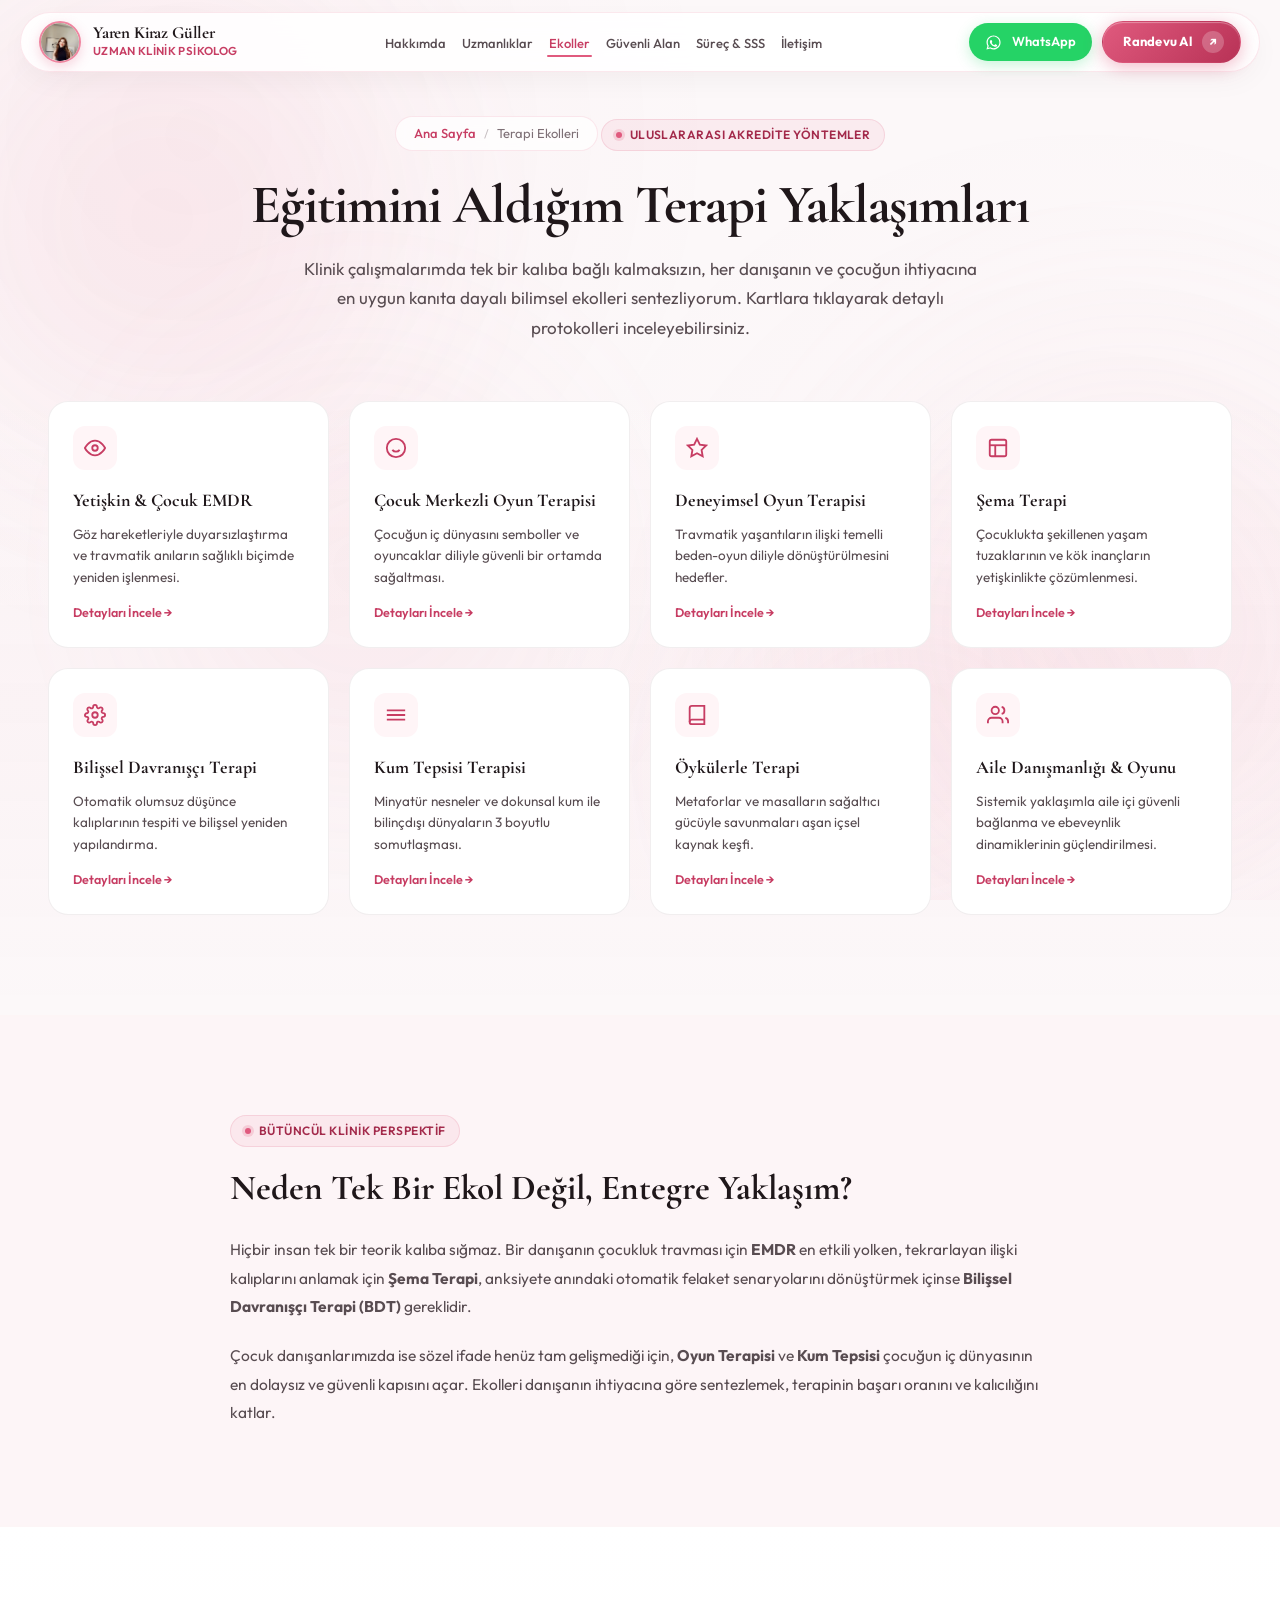
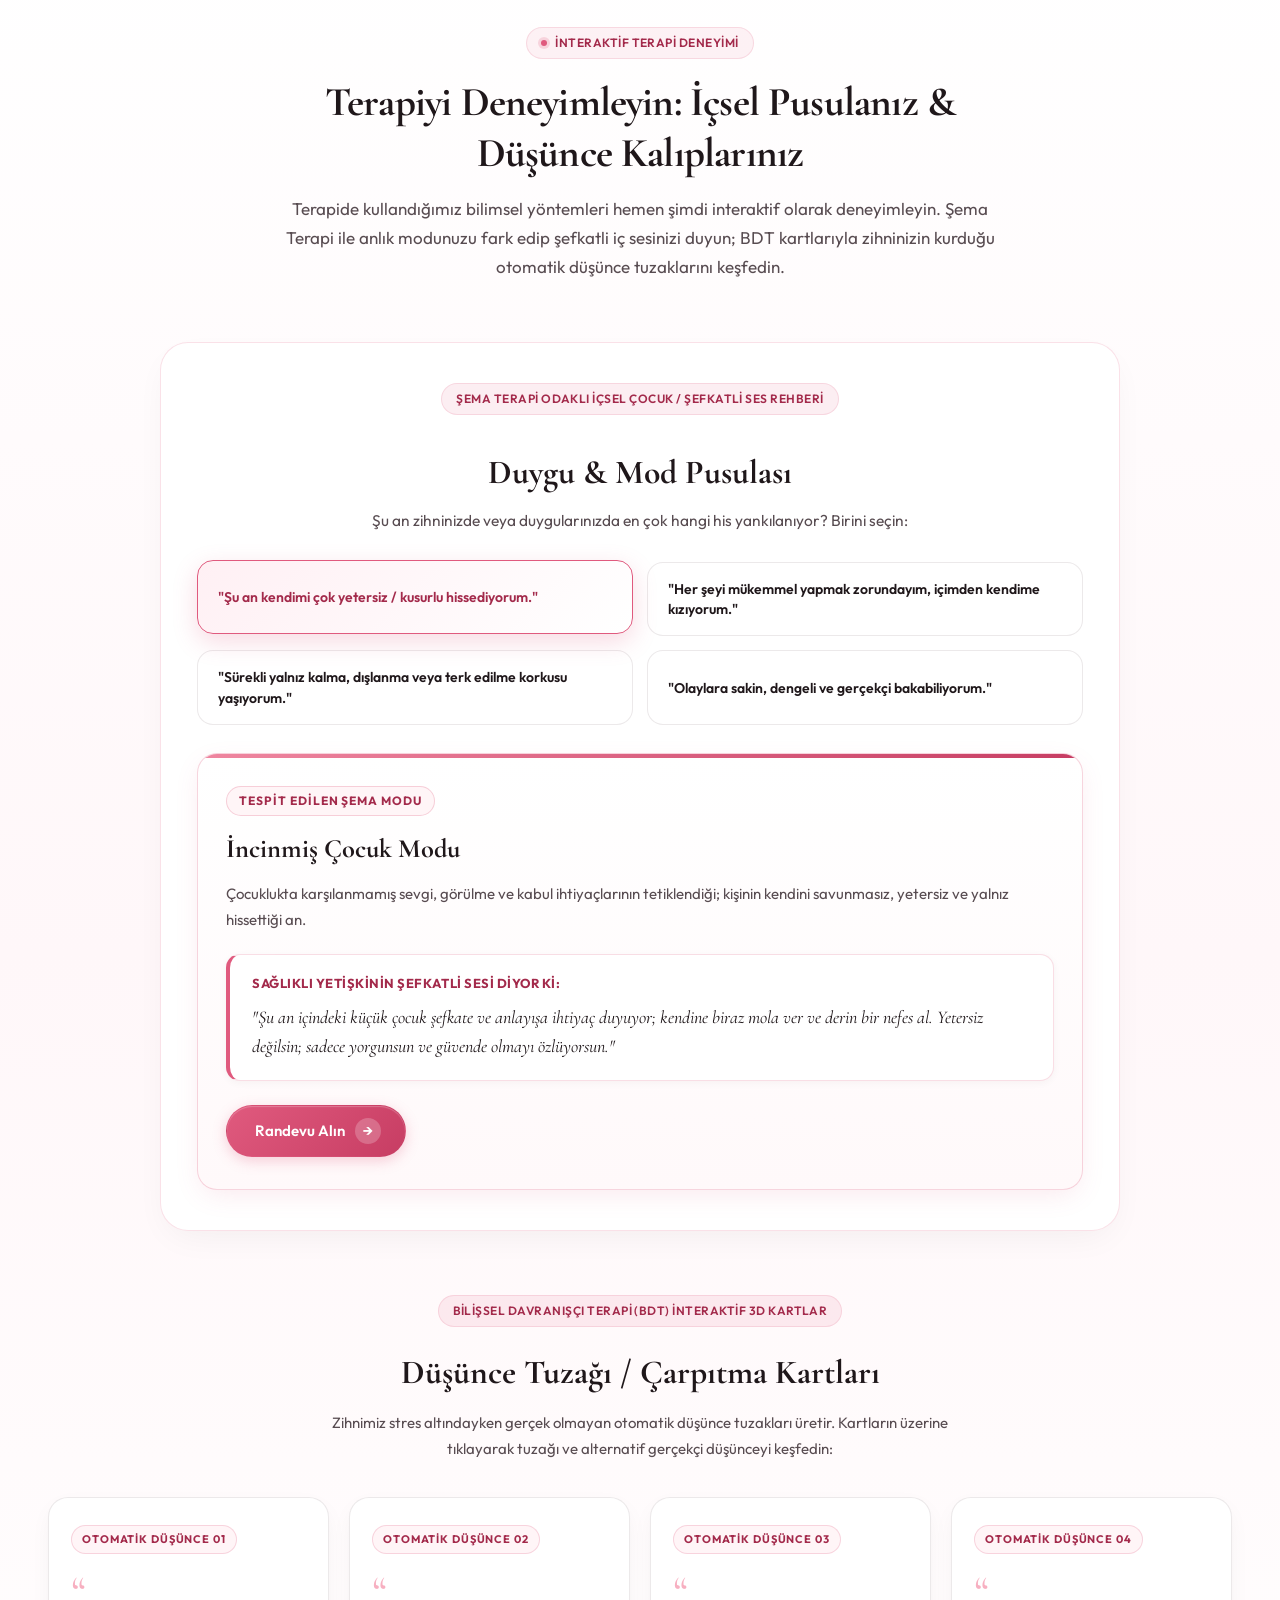
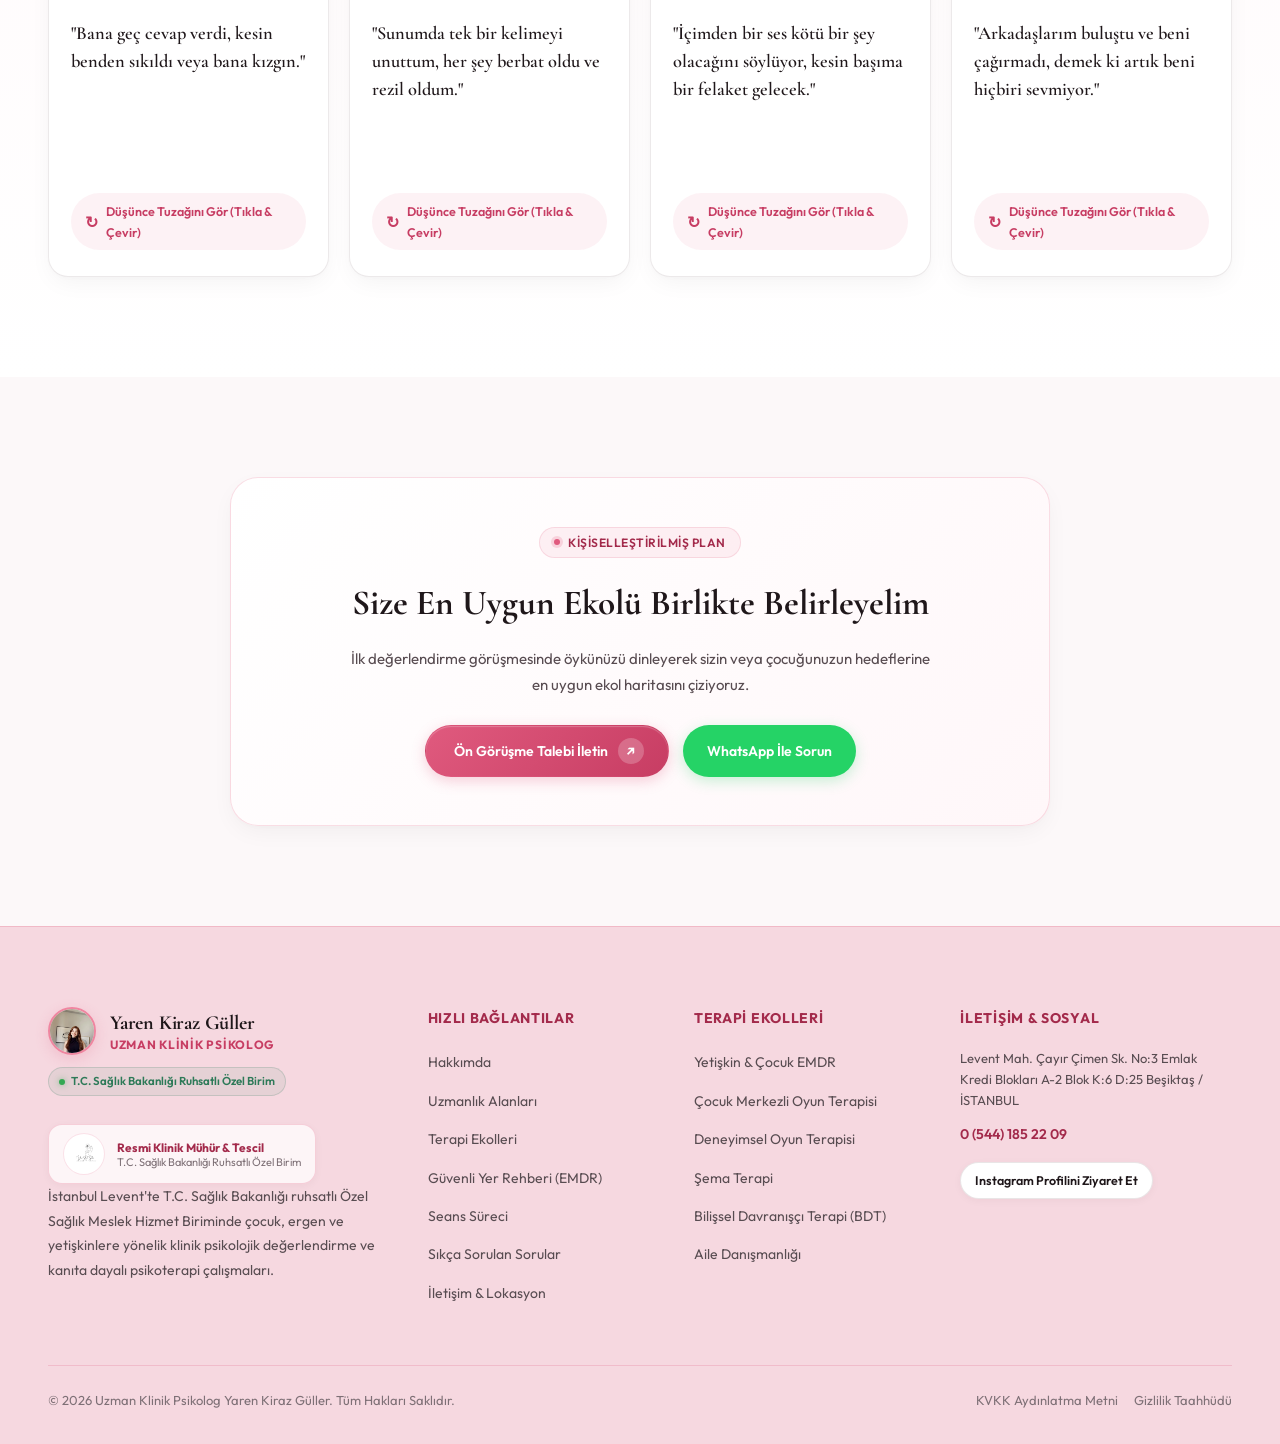
==== commit 19b2f736: "fix: header, drawer ve footer avatarlari Yaren Hanimin fotografina geri donduruldu; logo footer ve h" ====
--- a/ekoller.html
+++ b/ekoller.html
@@ -59,7 +59,7 @@
     <nav class="nav-island" aria-label="Ana Gezinti">
       <div class="brand-wrapper">
         <a href="index.html" class="brand-link" title="Uzman Klinik Psikolog Yaren Kiraz Güller">
-          <img src="assets/images/logo.png" alt="Uzman Klinik Psikolog Yaren Kiraz Güller Logo" class="brand-logo-img">
+          <img src="assets/images/yaren-kiraz-portrait.jpg" alt="Uzman Klinik Psikolog Yaren Kiraz Güller" class="brand-avatar-img">
           <div class="brand-text">
             <span class="brand-name">Yaren Kiraz Güller</span>
             <span class="brand-title">Uzman Klinik Psikolog</span>
@@ -107,7 +107,7 @@
   <aside class="mobile-drawer" role="dialog" aria-modal="true" aria-label="Mobil Gezinti Menüsü">
     <div class="mobile-drawer-header">
       <div class="mobile-drawer-brand">
-        <img src="assets/images/logo.png" alt="Uzman Klinik Psikolog Yaren Kiraz Güller" class="mobile-drawer-avatar">
+        <img src="assets/images/yaren-kiraz-portrait.jpg" alt="Uzman Klinik Psikolog Yaren Kiraz Güller" class="mobile-drawer-avatar">
         <div class="mobile-drawer-brand-text">
           <span class="mobile-drawer-name">Yaren Kiraz Güller</span>
           <span class="mobile-drawer-badge">Uzman Klinik Psikolog</span>
@@ -668,7 +668,7 @@
       <div class="footer-top-grid">
         <div class="footer-brand-col">
           <a href="index.html" class="footer-brand-link" title="Uzman Klinik Psikolog Yaren Kiraz Güller - Ana Sayfa">
-            <img src="assets/images/logo.png" alt="Uzman Klinik Psikolog Yaren Kiraz Güller" class="footer-brand-avatar footer-brand-logo">
+            <img src="assets/images/yaren-kiraz-portrait.jpg" alt="Uzman Klinik Psikolog Yaren Kiraz Güller" class="footer-brand-avatar">
             <div class="footer-brand-text">
               <span class="footer-brand-name">Yaren Kiraz Güller</span>
               <span class="footer-brand-title">Uzman Klinik Psikolog</span>
@@ -677,6 +677,13 @@
           <div class="footer-accreditation-pill">
             <span class="accreditation-dot"></span>
             <span>T.C. Sağlık Bakanlığı Ruhsatlı Özel Birim</span>
+          </div>
+          <div class="footer-official-seal">
+            <img src="assets/images/logo.png" alt="Uzman Klinik Psikolog Yaren Kiraz Güller Resmi Mührü" class="footer-seal-img" width="42" height="42" loading="lazy">
+            <div class="footer-seal-text">
+              <span class="footer-seal-title">Resmi Klinik Mühür &amp; Tescil</span>
+              <span class="footer-seal-sub">T.C. Sağlık Bakanlığı Ruhsatlı Özel Birim</span>
+            </div>
           </div>
           <p class="footer-brand-desc">
             İstanbul Levent'te T.C. Sağlık Bakanlığı ruhsatlı Özel Sağlık Meslek Hizmet Biriminde çocuk, ergen ve yetişkinlere yönelik klinik psikolojik değerlendirme ve kanıta dayalı psikoterapi çalışmaları.
--- a/assets/css/styles.css
+++ b/assets/css/styles.css
@@ -245,25 +245,21 @@
   display: none;
 }
 
-/* Brand Avatar & Logo Görseli (Header, Drawer, Footer) */
-.brand-avatar-img,
-.brand-logo-img {
+/* Brand Avatar Görseli (Header) */
+.brand-avatar-img {
   width: 42px;
   height: 42px;
   border-radius: 50%;
-  object-fit: contain;
-  background: #FFFFFF;
-  border: 1.5px solid var(--rose-400);
-  padding: 1px;
+  object-fit: cover;
+  object-position: center 15%;
+  border: 2px solid var(--rose-400);
   box-shadow: 0 4px 12px rgba(224, 90, 126, 0.25);
   flex-shrink: 0;
-  transition: transform var(--duration-fast) var(--ease-spring), box-shadow var(--duration-fast) ease;
-}
-
-.brand-link:hover .brand-avatar-img,
-.brand-link:hover .brand-logo-img {
+  transition: transform var(--duration-fast) var(--ease-spring);
+}
+
+.brand-link:hover .brand-avatar-img {
   transform: scale(1.06);
-  box-shadow: 0 6px 18px rgba(224, 90, 126, 0.35);
 }
 
 /* Container - Merkezli ve Dengeli Grid Koruması */
@@ -2037,23 +2033,106 @@
   opacity: 0.92;
 }
 
-.footer-brand-avatar,
-.footer-brand-logo {
-  width: 56px;
-  height: 56px;
+.footer-brand-avatar {
+  width: 48px;
+  height: 48px;
   border-radius: 50%;
-  object-fit: contain;
-  background: #FFFFFF;
+  object-fit: cover;
+  object-position: center 15%;
   border: 2px solid var(--rose-400);
-  padding: 2px;
   box-shadow: 0 4px 14px rgba(224, 90, 126, 0.2);
   flex-shrink: 0;
   transition: transform var(--duration-fast) var(--ease-spring);
 }
 
-.footer-brand-link:hover .footer-brand-avatar,
-.footer-brand-link:hover .footer-brand-logo {
+.footer-brand-link:hover .footer-brand-avatar {
   transform: scale(1.06);
+}
+
+/* Footer Resmi Klinik Mührü & Logosu */
+.footer-official-seal {
+  display: inline-flex;
+  align-items: center;
+  gap: 12px;
+  background: rgba(255, 255, 255, 0.75);
+  border: 1px solid rgba(224, 90, 126, 0.25);
+  padding: 8px 14px;
+  border-radius: 14px;
+  margin-top: 14px;
+  box-shadow: 0 2px 8px rgba(40, 20, 25, 0.04);
+}
+
+.footer-seal-img {
+  width: 42px;
+  height: 42px;
+  border-radius: 50%;
+  object-fit: contain;
+  flex-shrink: 0;
+  background: #FFFFFF;
+  padding: 2px;
+  border: 1px solid rgba(224, 90, 126, 0.18);
+}
+
+.footer-seal-text {
+  display: flex;
+  flex-direction: column;
+}
+
+.footer-seal-title {
+  font-size: 0.75rem;
+  font-weight: 700;
+  color: var(--rose-700);
+  line-height: 1.25;
+}
+
+.footer-seal-sub {
+  font-size: 0.6875rem;
+  color: var(--text-muted);
+  line-height: 1.3;
+}
+
+/* Hakkımda Resmi Klinik Mührü Rozeti */
+.about-clinic-seal-badge {
+  display: flex;
+  align-items: center;
+  gap: 14px;
+  background: #FFFFFF;
+  border: 1px solid rgba(224, 90, 126, 0.22);
+  padding: 10px 16px;
+  border-radius: 16px;
+  margin-top: 16px;
+  box-shadow: 0 4px 14px rgba(40, 20, 25, 0.05);
+  box-sizing: border-box;
+  max-width: 100%;
+}
+
+.about-seal-img {
+  width: 50px;
+  height: 50px;
+  border-radius: 50%;
+  object-fit: contain;
+  flex-shrink: 0;
+  background: #FFFFFF;
+  border: 1.5px solid rgba(224, 90, 126, 0.25);
+  padding: 2px;
+}
+
+.about-seal-info {
+  display: flex;
+  flex-direction: column;
+}
+
+.about-seal-title {
+  font-size: 0.8125rem;
+  font-weight: 700;
+  color: var(--rose-700);
+  line-height: 1.25;
+}
+
+.about-seal-sub {
+  font-size: 0.71875rem;
+  color: var(--text-muted);
+  line-height: 1.35;
 }
 
 .footer-brand-text {
@@ -2600,13 +2679,12 @@
   }
 
   .mobile-drawer-avatar {
-    width: 48px;
-    height: 48px;
+    width: 44px;
+    height: 44px;
     border-radius: 50%;
-    object-fit: contain;
-    background: #FFFFFF;
+    object-fit: cover;
+    object-position: center 15%;
     border: 2px solid var(--rose-400);
-    padding: 2px;
     box-shadow: 0 4px 12px rgba(224, 90, 126, 0.2);
     flex-shrink: 0;
   }
@@ -2834,8 +2912,7 @@
     font-size: 0.65625rem;
     white-space: nowrap;
   }
-  .brand-avatar-img,
-  .brand-logo-img {
+  .brand-avatar-img {
     width: 36px;
     height: 36px;
   }
@@ -2875,8 +2952,7 @@
   .brand-title {
     font-size: 0.625rem;
   }
-  .brand-avatar-img,
-  .brand-logo-img {
+  .brand-avatar-img {
     width: 32px;
     height: 32px;
   }
@@ -3375,7 +3451,7 @@
   color: #FFFFFF !important;
 }
 
-/* Doktorsitesi Online Takvim Kartı */
+/* Doktorsitesi Online Takvim & Doğrudan Uzman Profili Kartı */
 .doktorsitesi-booking-card {
   background: linear-gradient(145deg, #FFFFFF, rgba(253, 242, 244, 0.85));
   border: 1.5px solid rgba(224, 90, 126, 0.28);
@@ -3398,57 +3474,171 @@
   background: linear-gradient(90deg, #00A896, #E05A7E);
 }
 
-.doktorsitesi-header {
-  display: flex;
-  align-items: center;
-  justify-content: space-between;
-  gap: 16px;
+.doktorsitesi-profile-row {
+  display: flex;
+  align-items: center;
+  gap: 18px;
+  margin-bottom: 16px;
+}
+
+.doktorsitesi-expert-avatar-wrap {
+  position: relative;
+  width: 72px;
+  height: 72px;
+  flex-shrink: 0;
+}
+
+.doktorsitesi-expert-img {
+  width: 100%;
+  height: 100%;
+  border-radius: 50%;
+  object-fit: cover;
+  border: 2.5px solid #00A896;
+  box-shadow: 0 4px 14px rgba(0, 168, 150, 0.25);
+  display: block;
+}
+
+.doktorsitesi-online-status {
+  position: absolute;
+  bottom: 2px;
+  right: 2px;
+  width: 15px;
+  height: 15px;
+  background: #10B981;
+  border: 2.5px solid #FFFFFF;
+  border-radius: 50%;
+  box-shadow: 0 0 0 2px rgba(16, 185, 129, 0.3);
+  animation: onlinePulse 2.2s infinite;
+}
+
+@keyframes onlinePulse {
+  0% { transform: scale(0.95); box-shadow: 0 0 0 0 rgba(16, 185, 129, 0.6); }
+  70% { transform: scale(1); box-shadow: 0 0 0 7px rgba(16, 185, 129, 0); }
+  100% { transform: scale(0.95); box-shadow: 0 0 0 0 rgba(16, 185, 129, 0); }
+}
+
+.doktorsitesi-expert-info {
+  flex: 1;
+  min-width: 0;
+}
+
+.doktorsitesi-platform-tag {
+  display: flex;
+  align-items: center;
+  gap: 8px;
   flex-wrap: wrap;
-  margin-bottom: 14px;
-}
-
-.doktorsitesi-badge-wrap {
-  display: flex;
-  align-items: center;
+  margin-bottom: 4px;
+}
+
+.doktorsitesi-badge-official {
+  background: #E6F7F5;
+  color: #007A6C;
+  font-size: 0.71875rem;
+  font-weight: 700;
+  padding: 3px 10px;
+  border-radius: 9999px;
+  text-transform: uppercase;
+  letter-spacing: 0.04em;
+  display: inline-flex;
+  align-items: center;
+  gap: 5px;
+}
+
+.doktorsitesi-rating-stars {
+  color: #D97706;
+  font-size: 0.78125rem;
+  font-weight: 700;
+  display: inline-flex;
+  align-items: center;
+  gap: 4px;
+}
+
+.doktorsitesi-expert-name {
+  font-family: var(--font-serif);
+  font-size: 1.3125rem;
+  font-weight: 700;
+  color: var(--text-primary);
+  margin: 0 0 5px 0;
+  line-height: 1.3;
+}
+
+.doktorsitesi-expert-meta {
+  display: flex;
+  flex-wrap: wrap;
   gap: 12px;
-}
-
-.doktorsitesi-icon-box {
-  width: 46px;
-  height: 46px;
-  border-radius: 12px;
+  font-size: 0.8125rem;
+  color: var(--text-secondary);
+  margin: 0;
+  line-height: 1.45;
+}
+
+.doktorsitesi-expert-meta span {
+  display: inline-flex;
+  align-items: center;
+  gap: 5px;
+}
+
+.doktorsitesi-action-group {
+  display: flex;
+  gap: 12px;
+  flex-wrap: wrap;
+  align-items: center;
+  margin: 18px 0;
+}
+
+.btn-doktorsitesi {
+  background: linear-gradient(135deg, #00A896, #028090);
+  color: #FFFFFF !important;
+  border: none;
+  padding: 13px 24px;
+  font-weight: 600;
+  border-radius: 9999px;
+  display: inline-flex;
+  align-items: center;
+  gap: 9px;
+  box-shadow: 0 4px 16px rgba(0, 168, 150, 0.32);
+  transition: all var(--duration-fast) var(--ease-spring);
+  text-decoration: none;
+  cursor: pointer;
+  font-size: 0.9375rem;
+}
+
+.btn-doktorsitesi:hover {
+  background: linear-gradient(135deg, #028090, #006b77);
+  box-shadow: 0 6px 22px rgba(0, 168, 150, 0.48);
+  transform: translateY(-2px);
+  color: #FFFFFF !important;
+}
+
+.btn-doktortakvimi-secondary {
+  background: #FFFFFF;
+  color: #007A6C !important;
+  border: 1.5px solid #00A896;
+  padding: 11px 20px;
+  font-weight: 600;
+  border-radius: 9999px;
+  display: inline-flex;
+  align-items: center;
+  gap: 8px;
+  box-shadow: 0 2px 8px rgba(0, 168, 150, 0.08);
+  transition: all var(--duration-fast) var(--ease-spring);
+  text-decoration: none;
+  cursor: pointer;
+  font-size: 0.875rem;
+}
+
+.btn-doktortakvimi-secondary:hover {
   background: #E6F7F5;
-  color: #00A896;
-  display: flex;
-  align-items: center;
-  justify-content: center;
-  font-weight: 800;
-  font-size: 1.1rem;
-  box-shadow: 0 3px 10px rgba(0, 168, 150, 0.18);
-  flex-shrink: 0;
-}
-
-.doktorsitesi-title-group h4 {
-  font-family: var(--font-serif);
-  font-size: 1.25rem;
-  color: var(--text-primary);
-  margin: 0 0 2px 0;
-  line-height: 1.25;
-}
-
-.doktorsitesi-title-group span {
-  font-size: 0.78125rem;
-  color: #00A896;
-  font-weight: 600;
-  text-transform: uppercase;
-  letter-spacing: 0.05em;
+  border-color: #007A6C;
+  color: #005F54 !important;
+  transform: translateY(-1px);
 }
 
 .doktorsitesi-features {
   display: grid;
   grid-template-columns: repeat(auto-fit, minmax(200px, 1fr));
   gap: 10px;
-  margin: 16px 0 20px 0;
+  margin: 14px 0 16px 0;
 }
 
 .doktorsitesi-feature-item {
@@ -3464,27 +3654,116 @@
   flex-shrink: 0;
 }
 
-.btn-doktorsitesi {
-  background: linear-gradient(135deg, #00A896, #028090);
-  color: #FFFFFF !important;
+/* Sayfa İçi Canlı Takvim / Profil Görüntüleme */
+.doktorsitesi-embed-toggle-wrap {
+  margin-top: 14px;
+}
+
+.btn-toggle-doktorsitesi-frame {
+  background: rgba(0, 168, 150, 0.08);
+  border: 1px dashed rgba(0, 168, 150, 0.45);
+  color: #007A6C;
+  padding: 10px 18px;
+  border-radius: 12px;
+  font-size: 0.8125rem;
+  font-weight: 600;
+  display: inline-flex;
+  align-items: center;
+  gap: 8px;
+  cursor: pointer;
+  transition: all 0.25s ease;
+  width: 100%;
+  justify-content: center;
+  box-sizing: border-box;
+}
+
+.btn-toggle-doktorsitesi-frame:hover {
+  background: rgba(0, 168, 150, 0.16);
+  border-color: #00A896;
+  color: #005F54;
+}
+
+.btn-toggle-doktorsitesi-frame .embed-caret {
+  transition: transform 0.25s ease;
+  font-size: 0.75rem;
+}
+
+.doktorsitesi-frame-container {
+  margin-top: 14px;
+  border-radius: 14px;
+  overflow: hidden;
+  border: 1px solid rgba(0, 168, 150, 0.25);
+  box-shadow: 0 4px 18px rgba(0, 0, 0, 0.06);
+  background: #FFFFFF;
+  box-sizing: border-box;
+  width: 100%;
+}
+
+.doktorsitesi-frame-bar {
+  background: #F3F4F6;
+  padding: 8px 14px;
+  display: flex;
+  align-items: center;
+  justify-content: space-between;
+  border-bottom: 1px solid #E5E7EB;
+  font-size: 0.75rem;
+  color: #4B5563;
+  flex-wrap: wrap;
+  gap: 8px;
+}
+
+.doktorsitesi-frame-dots {
+  display: inline-flex;
+  align-items: center;
+  gap: 5px;
+}
+
+.doktorsitesi-frame-dot {
+  width: 9px;
+  height: 9px;
+  border-radius: 50%;
+  display: inline-block;
+}
+
+.doktorsitesi-frame-dot.red { background: #EF4444; }
+.doktorsitesi-frame-dot.yellow { background: #F59E0B; }
+.doktorsitesi-frame-dot.green { background: #10B981; }
+
+.doktorsitesi-frame-url {
+  font-family: monospace;
+  font-size: 0.75rem;
+  color: #374151;
+  background: #FFFFFF;
+  padding: 2px 10px;
+  border-radius: 6px;
+  border: 1px solid #E5E7EB;
+}
+
+.doktorsitesi-frame-external {
+  color: #007A6C;
+  font-weight: 600;
+  text-decoration: none;
+  font-size: 0.75rem;
+}
+
+.doktorsitesi-frame-external:hover {
+  text-decoration: underline;
+}
+
+iframe.doktorsitesi-iframe {
+  width: 100%;
+  height: 560px;
   border: none;
-  padding: 12px 22px;
-  font-weight: 600;
-  border-radius: 9999px;
-  display: inline-flex;
-  align-items: center;
-  gap: 8px;
-  box-shadow: 0 4px 14px rgba(0, 168, 150, 0.3);
-  transition: all var(--duration-fast) var(--ease-spring);
-  text-decoration: none;
-  cursor: pointer;
-}
-
-.btn-doktorsitesi:hover {
-  background: linear-gradient(135deg, #028090, #006b77);
-  box-shadow: 0 6px 20px rgba(0, 168, 150, 0.45);
-  transform: translateY(-2px);
-  color: #FFFFFF !important;
+  display: block;
+  box-sizing: border-box;
+  background: #FAFAFA;
+}
+
+.doktorsitesi-footer-note {
+  font-size: 0.78125rem;
+  color: var(--text-muted);
+  margin: 14px 0 0 0;
+  line-height: 1.55;
 }
 
 .appointment-channels-divider {
@@ -3516,23 +3795,44 @@
 
 @media (max-width: 640px) {
   .doktorsitesi-booking-card {
-    padding: 18px 16px;
-  }
-  .doktorsitesi-header {
+    padding: 18px 14px;
+  }
+  .doktorsitesi-profile-row {
+    flex-direction: row;
+    gap: 12px;
+    align-items: flex-start;
+  }
+  .doktorsitesi-expert-avatar-wrap {
+    width: 58px;
+    height: 58px;
+  }
+  .doktorsitesi-expert-name {
+    font-size: 1.0625rem;
+  }
+  .doktorsitesi-expert-meta {
+    font-size: 0.75rem;
+    gap: 6px;
+  }
+  .doktorsitesi-action-group {
     flex-direction: column;
-    align-items: flex-start;
-  }
-  .doktorsitesi-features {
-    grid-template-columns: 1fr;
-    gap: 8px;
-    margin: 12px 0 16px 0;
-  }
-  .btn-doktorsitesi {
+    gap: 10px;
+    margin: 14px 0;
+  }
+  .btn-doktorsitesi,
+  .btn-doktortakvimi-secondary {
     width: 100%;
     justify-content: center;
     font-size: 0.84375rem;
     padding: 11px 16px;
     text-align: center;
-    white-space: normal;
-  }
-}
+    box-sizing: border-box;
+  }
+  .doktorsitesi-features {
+    grid-template-columns: 1fr;
+    gap: 8px;
+    margin: 12px 0 14px 0;
+  }
+  iframe.doktorsitesi-iframe {
+    height: 480px;
+  }
+}
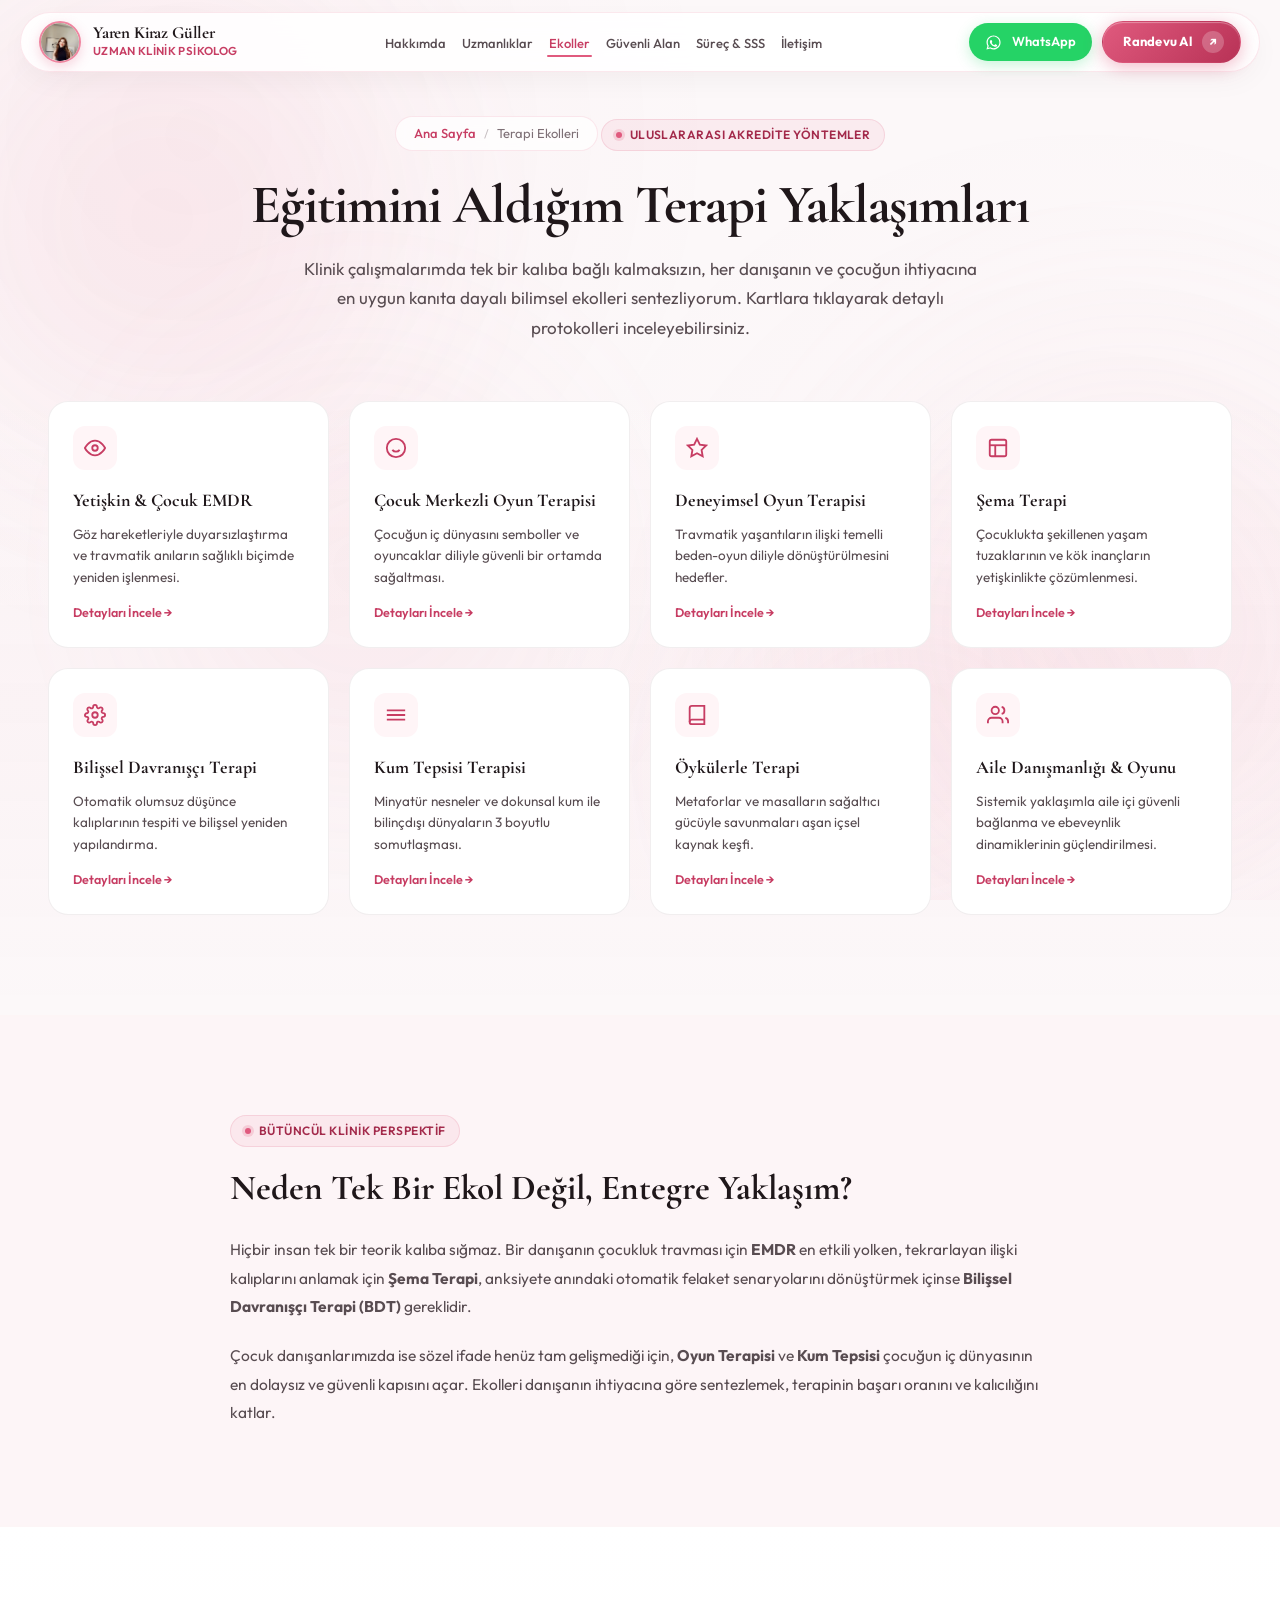
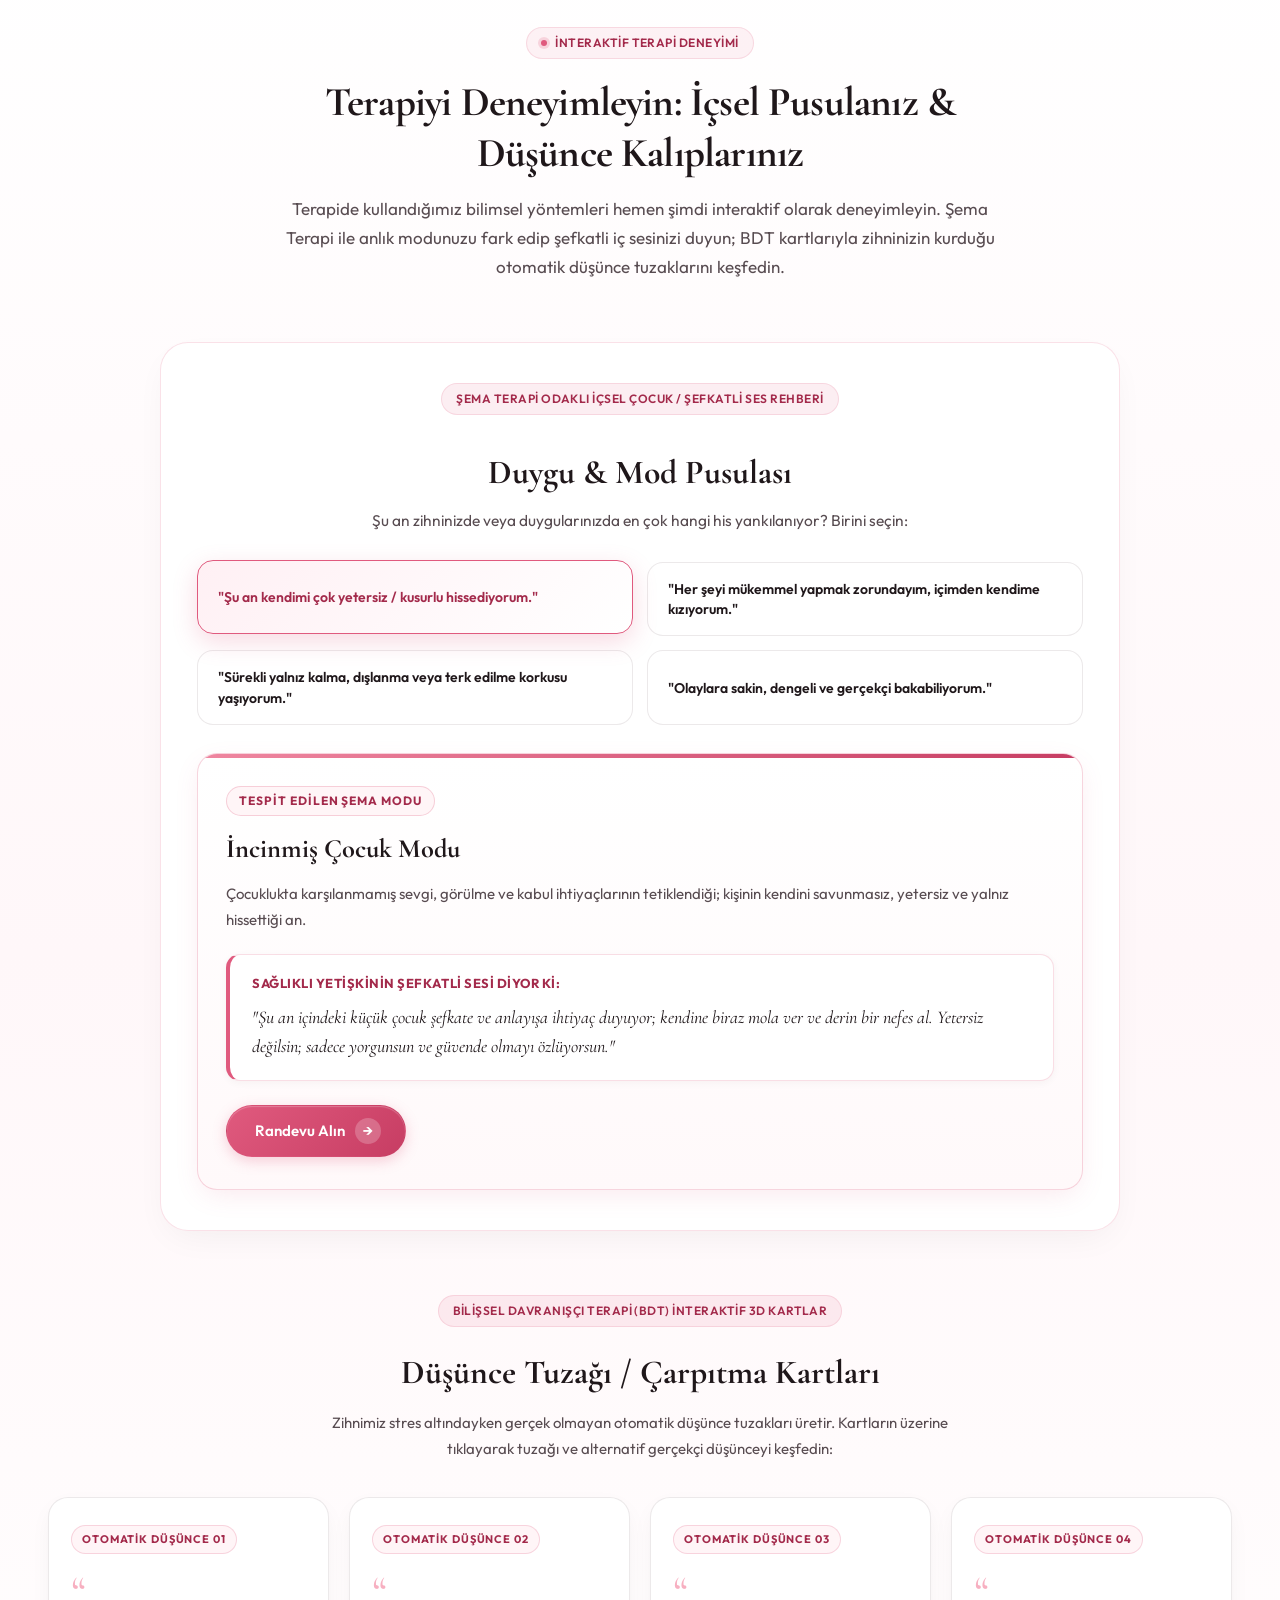
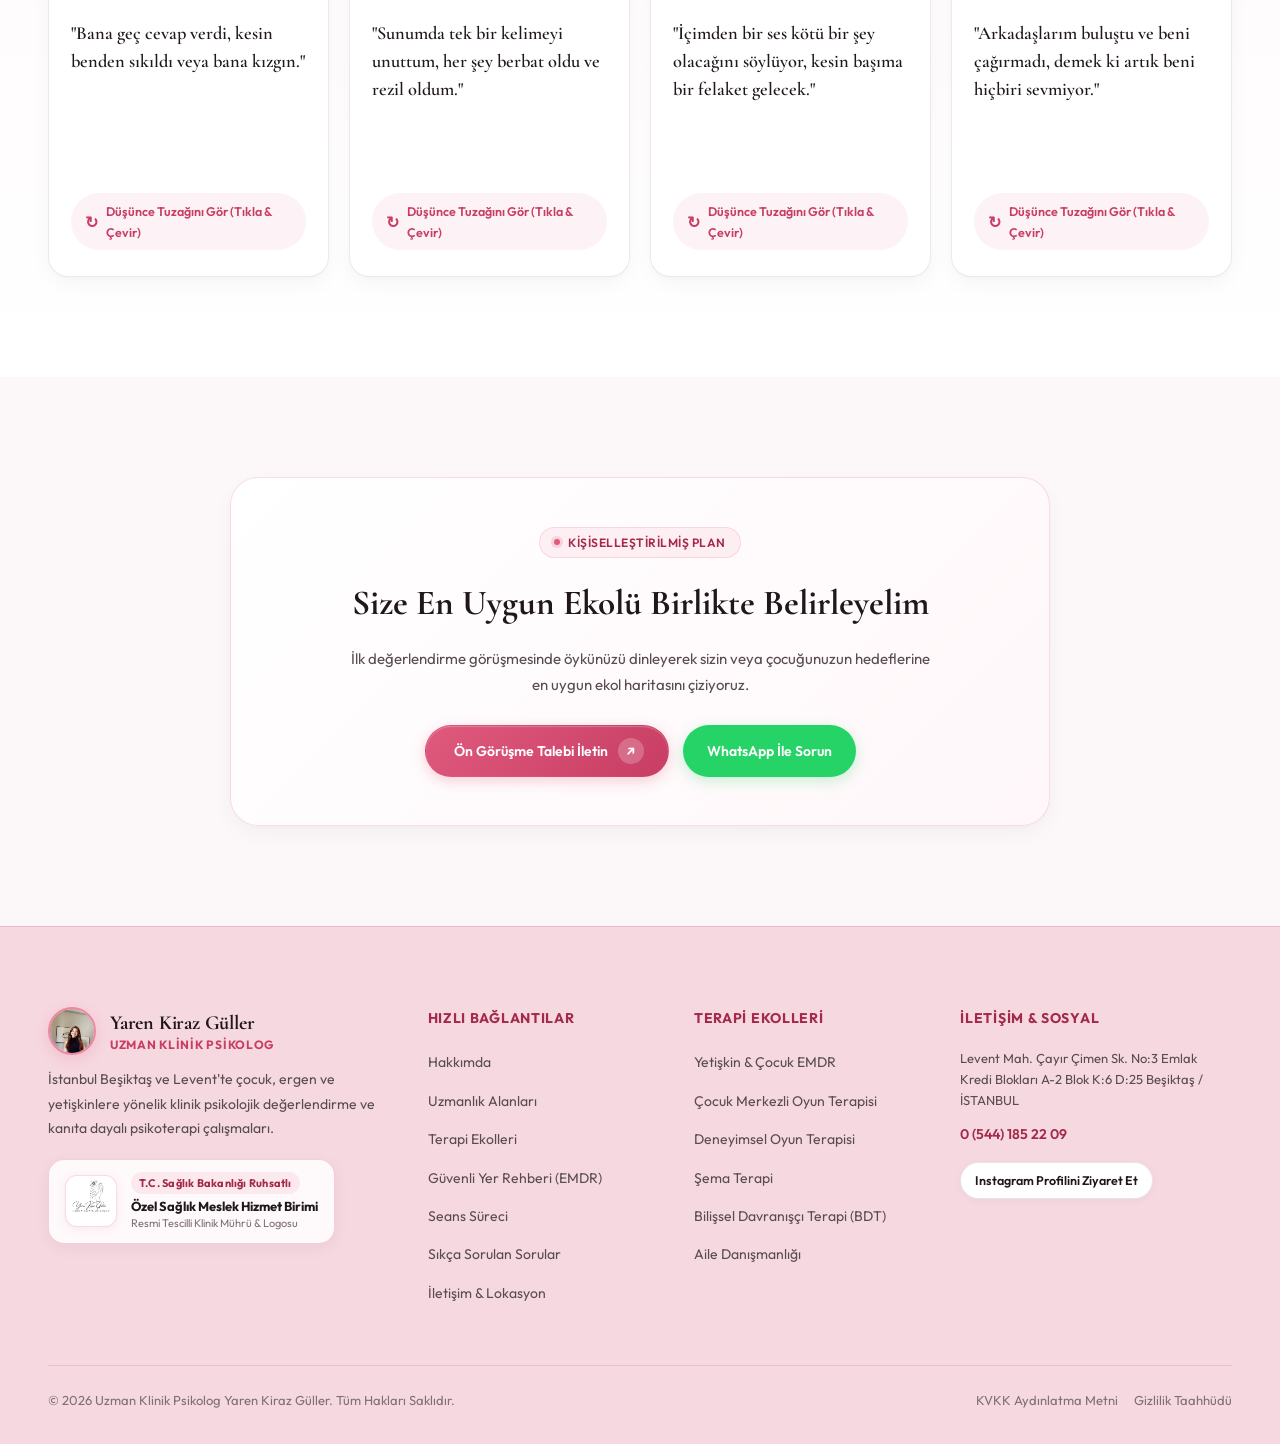
==== commit ffb0b5ca: "fix: mobilde ust uste binen rozetler ayrildi, footer klinik muhur karti genisletilip aciklandi ve lo" ====
--- a/ekoller.html
+++ b/ekoller.html
@@ -674,20 +674,27 @@
               <span class="footer-brand-title">Uzman Klinik Psikolog</span>
             </div>
           </a>
-          <div class="footer-accreditation-pill">
-            <span class="accreditation-dot"></span>
-            <span>T.C. Sağlık Bakanlığı Ruhsatlı Özel Birim</span>
-          </div>
-          <div class="footer-official-seal">
-            <img src="assets/images/logo.png" alt="Uzman Klinik Psikolog Yaren Kiraz Güller Resmi Mührü" class="footer-seal-img" width="42" height="42" loading="lazy">
+
+          <p class="footer-brand-desc">
+            İstanbul Beşiktaş ve Levent'te çocuk, ergen ve yetişkinlere yönelik klinik psikolojik değerlendirme ve kanıta dayalı psikoterapi çalışmaları.
+          </p>
+
+          <!-- Resmi Kurumsal Klinik Mührü & Tescil Kartı -->
+          <div class="footer-seal-card">
+            <div class="footer-seal-logo-wrap">
+              <img src="assets/images/logo.png" 
+                   alt="Uzman Klinik Psikolog Yaren Kiraz Güller Resmi Klinik Mührü" 
+                   class="footer-seal-logo-img" 
+                   width="52" 
+                   height="52" 
+                   loading="lazy">
+            </div>
             <div class="footer-seal-text">
-              <span class="footer-seal-title">Resmi Klinik Mühür &amp; Tescil</span>
-              <span class="footer-seal-sub">T.C. Sağlık Bakanlığı Ruhsatlı Özel Birim</span>
-            </div>
-          </div>
-          <p class="footer-brand-desc">
-            İstanbul Levent'te T.C. Sağlık Bakanlığı ruhsatlı Özel Sağlık Meslek Hizmet Biriminde çocuk, ergen ve yetişkinlere yönelik klinik psikolojik değerlendirme ve kanıta dayalı psikoterapi çalışmaları.
-          </p>
+              <span class="footer-seal-badge-tag">T.C. Sağlık Bakanlığı Ruhsatlı</span>
+              <span class="footer-seal-title">Özel Sağlık Meslek Hizmet Birimi</span>
+              <span class="footer-seal-sub">Resmi Tescilli Klinik Mührü &amp; Logosu</span>
+            </div>
+          </div>
         </div>
 
         <div>
--- a/assets/css/styles.css
+++ b/assets/css/styles.css
@@ -2049,39 +2049,67 @@
   transform: scale(1.06);
 }
 
-/* Footer Resmi Klinik Mührü & Logosu */
-.footer-official-seal {
-  display: inline-flex;
-  align-items: center;
-  gap: 12px;
-  background: rgba(255, 255, 255, 0.75);
-  border: 1px solid rgba(224, 90, 126, 0.25);
-  padding: 8px 14px;
-  border-radius: 14px;
-  margin-top: 14px;
-  box-shadow: 0 2px 8px rgba(40, 20, 25, 0.04);
-}
-
-.footer-seal-img {
-  width: 42px;
-  height: 42px;
-  border-radius: 50%;
+/* Footer Resmi Klinik Mührü & Kurumsal Logo Kartı */
+.footer-seal-card {
+  display: flex;
+  align-items: center;
+  gap: 14px;
+  background: rgba(255, 255, 255, 0.85);
+  border: 1.5px solid rgba(224, 90, 126, 0.28);
+  padding: 12px 16px;
+  border-radius: 16px;
+  margin-top: 18px;
+  box-shadow: 0 4px 16px rgba(40, 20, 25, 0.05);
+  box-sizing: border-box;
+  max-width: 100%;
+}
+
+.footer-seal-logo-wrap {
+  width: 52px;
+  height: 52px;
+  border-radius: 12px;
+  background: #FFFFFF;
+  border: 1.5px solid rgba(224, 90, 126, 0.22);
+  display: flex;
+  align-items: center;
+  justify-content: center;
+  flex-shrink: 0;
+  box-shadow: 0 2px 8px rgba(224, 90, 126, 0.12);
+  padding: 4px;
+  box-sizing: border-box;
+}
+
+.footer-seal-logo-img {
+  width: 100%;
+  height: 100%;
   object-fit: contain;
-  flex-shrink: 0;
-  background: #FFFFFF;
-  padding: 2px;
-  border: 1px solid rgba(224, 90, 126, 0.18);
+  display: block;
 }
 
 .footer-seal-text {
   display: flex;
   flex-direction: column;
+  gap: 2px;
+  min-width: 0;
+}
+
+.footer-seal-badge-tag {
+  font-size: 0.6875rem;
+  font-weight: 700;
+  color: var(--rose-700);
+  background: rgba(224, 90, 126, 0.1);
+  padding: 2px 8px;
+  border-radius: 9999px;
+  display: inline-block;
+  width: fit-content;
+  margin-bottom: 2px;
+  letter-spacing: 0.02em;
 }
 
 .footer-seal-title {
-  font-size: 0.75rem;
-  font-weight: 700;
-  color: var(--rose-700);
+  font-size: 0.8125rem;
+  font-weight: 700;
+  color: var(--text-primary);
   line-height: 1.25;
 }
 
@@ -2097,35 +2125,61 @@
   align-items: center;
   gap: 14px;
   background: #FFFFFF;
-  border: 1px solid rgba(224, 90, 126, 0.22);
-  padding: 10px 16px;
-  border-radius: 16px;
-  margin-top: 16px;
-  box-shadow: 0 4px 14px rgba(40, 20, 25, 0.05);
+  border: 1.5px solid rgba(224, 90, 126, 0.25);
+  padding: 12px 18px;
+  border-radius: 18px;
+  margin-top: 18px;
+  box-shadow: 0 4px 18px rgba(40, 20, 25, 0.06);
   box-sizing: border-box;
   max-width: 100%;
 }
 
+.about-seal-logo-wrap {
+  width: 56px;
+  height: 56px;
+  border-radius: 14px;
+  background: #FFFFFF;
+  border: 1.5px solid rgba(224, 90, 126, 0.2);
+  display: flex;
+  align-items: center;
+  justify-content: center;
+  flex-shrink: 0;
+  box-shadow: 0 2px 10px rgba(224, 90, 126, 0.12);
+  padding: 5px;
+  box-sizing: border-box;
+}
+
 .about-seal-img {
-  width: 50px;
-  height: 50px;
-  border-radius: 50%;
+  width: 100%;
+  height: 100%;
   object-fit: contain;
-  flex-shrink: 0;
-  background: #FFFFFF;
-  border: 1.5px solid rgba(224, 90, 126, 0.25);
-  padding: 2px;
+  display: block;
 }
 
 .about-seal-info {
   display: flex;
   flex-direction: column;
+  gap: 2px;
+  min-width: 0;
+}
+
+.about-seal-badge-tag {
+  font-size: 0.6875rem;
+  font-weight: 700;
+  color: var(--rose-700);
+  background: rgba(224, 90, 126, 0.1);
+  padding: 2px 8px;
+  border-radius: 9999px;
+  display: inline-block;
+  width: fit-content;
+  margin-bottom: 2px;
+  letter-spacing: 0.02em;
 }
 
 .about-seal-title {
   font-size: 0.8125rem;
   font-weight: 700;
-  color: var(--rose-700);
+  color: var(--text-primary);
   line-height: 1.25;
 }
 
@@ -3522,44 +3576,48 @@
   min-width: 0;
 }
 
+.doktorsitesi-expert-name {
+  font-family: var(--font-serif);
+  font-size: 1.25rem;
+  font-weight: 700;
+  color: var(--text-primary);
+  margin: 0 0 6px 0;
+  line-height: 1.25;
+}
+
 .doktorsitesi-platform-tag {
   display: flex;
   align-items: center;
   gap: 8px;
   flex-wrap: wrap;
-  margin-bottom: 4px;
+  margin-bottom: 8px;
 }
 
 .doktorsitesi-badge-official {
   background: #E6F7F5;
   color: #007A6C;
-  font-size: 0.71875rem;
-  font-weight: 700;
-  padding: 3px 10px;
+  font-size: 0.75rem;
+  font-weight: 700;
+  padding: 4px 10px;
   border-radius: 9999px;
-  text-transform: uppercase;
-  letter-spacing: 0.04em;
+  letter-spacing: 0.02em;
   display: inline-flex;
   align-items: center;
   gap: 5px;
+  white-space: nowrap;
 }
 
 .doktorsitesi-rating-stars {
   color: #D97706;
-  font-size: 0.78125rem;
+  background: #FEF3C7;
+  padding: 4px 9px;
+  border-radius: 9999px;
+  font-size: 0.75rem;
   font-weight: 700;
   display: inline-flex;
   align-items: center;
   gap: 4px;
-}
-
-.doktorsitesi-expert-name {
-  font-family: var(--font-serif);
-  font-size: 1.3125rem;
-  font-weight: 700;
-  color: var(--text-primary);
-  margin: 0 0 5px 0;
-  line-height: 1.3;
+  white-space: nowrap;
 }
 
 .doktorsitesi-expert-meta {
@@ -3808,6 +3866,18 @@
   }
   .doktorsitesi-expert-name {
     font-size: 1.0625rem;
+    margin-bottom: 4px;
+    line-height: 1.3;
+  }
+  .doktorsitesi-platform-tag {
+    gap: 6px;
+    margin: 4px 0 6px 0;
+  }
+  .doktorsitesi-badge-official,
+  .doktorsitesi-rating-stars {
+    font-size: 0.6875rem;
+    padding: 3px 8px;
+    white-space: nowrap;
   }
   .doktorsitesi-expert-meta {
     font-size: 0.75rem;
